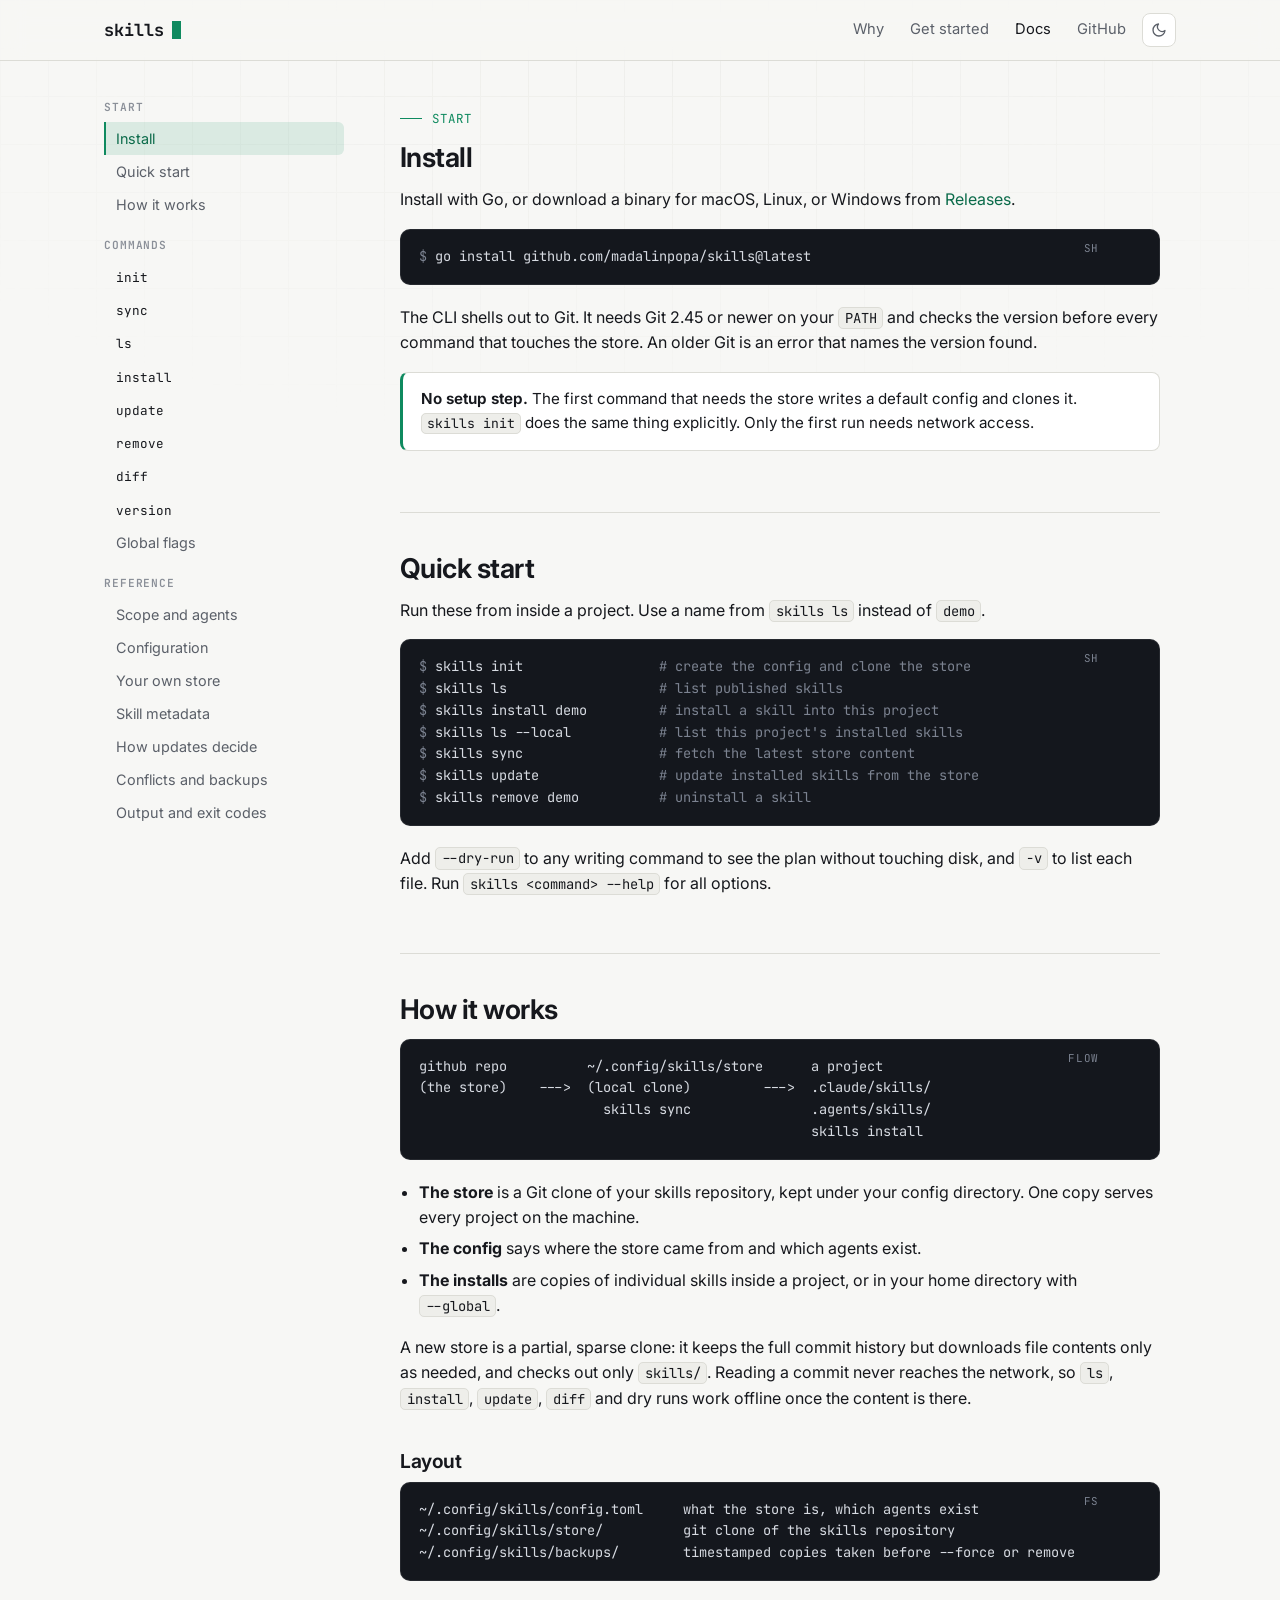
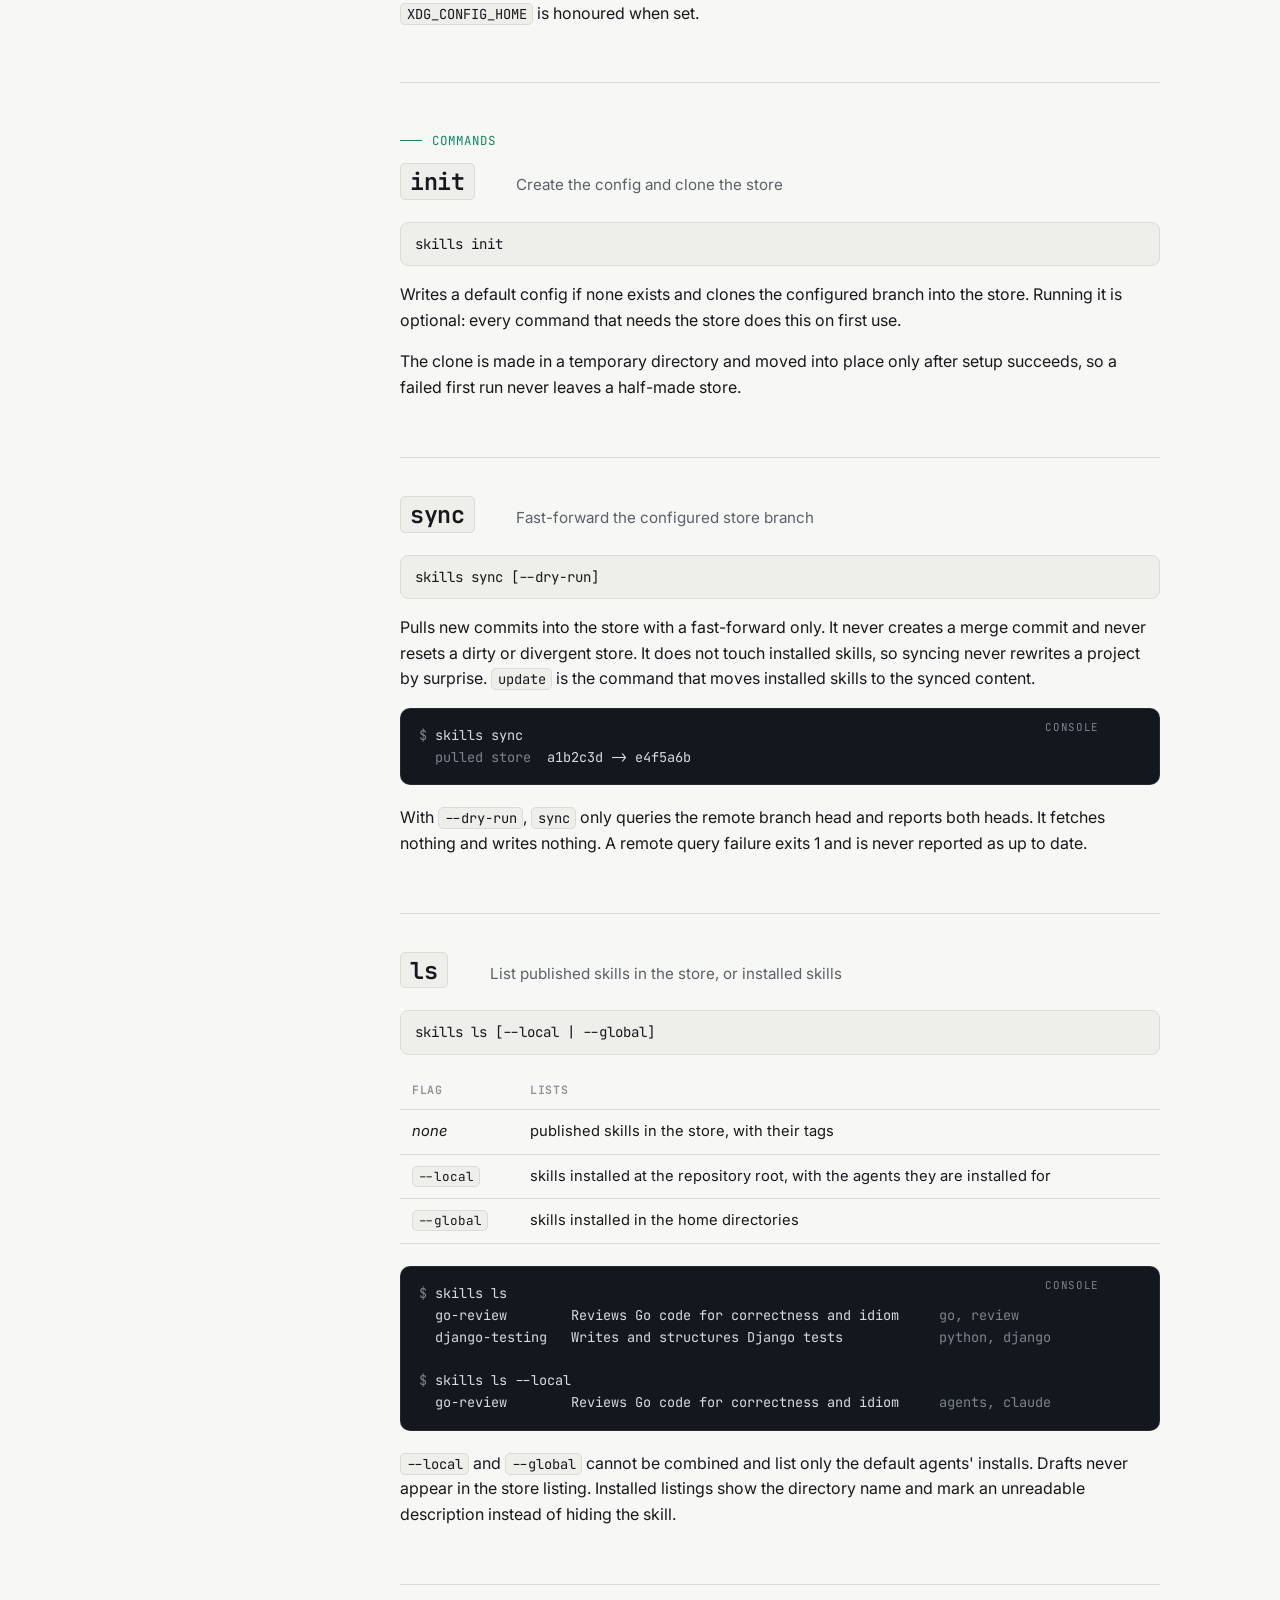
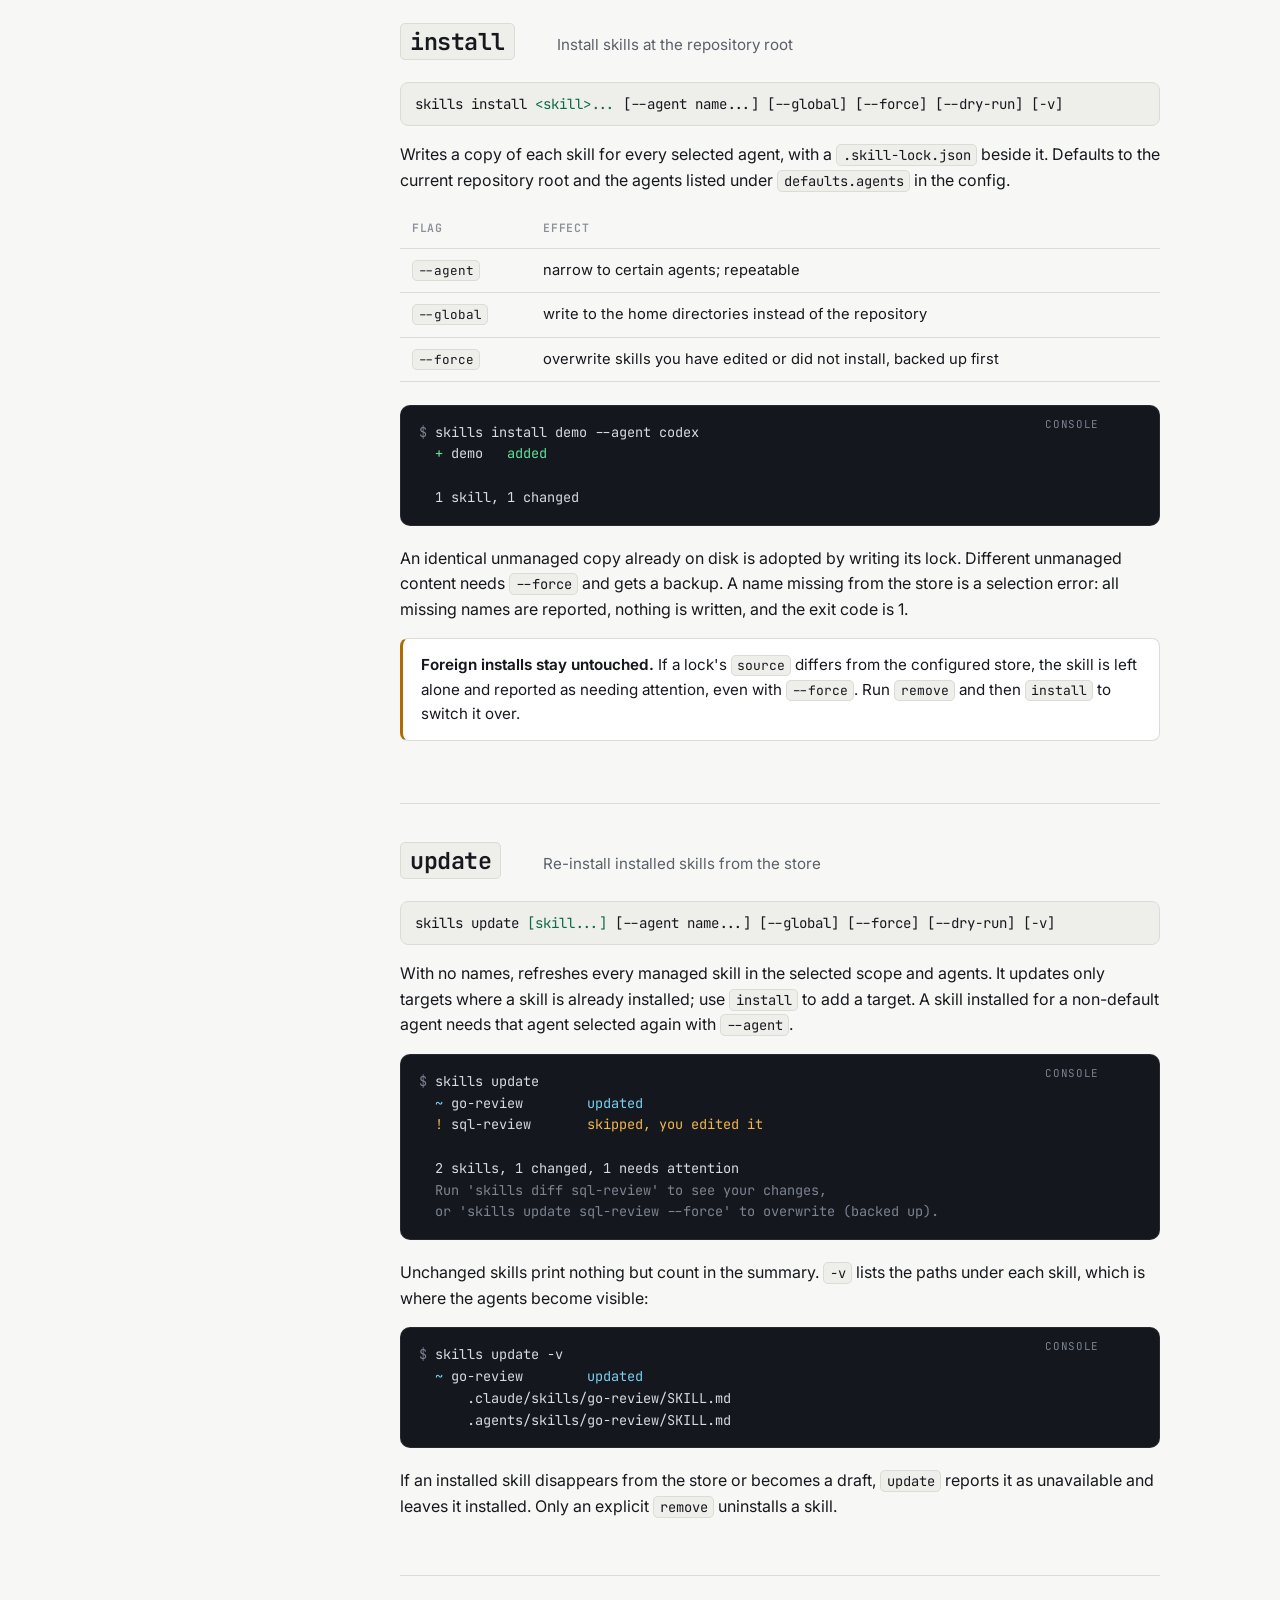
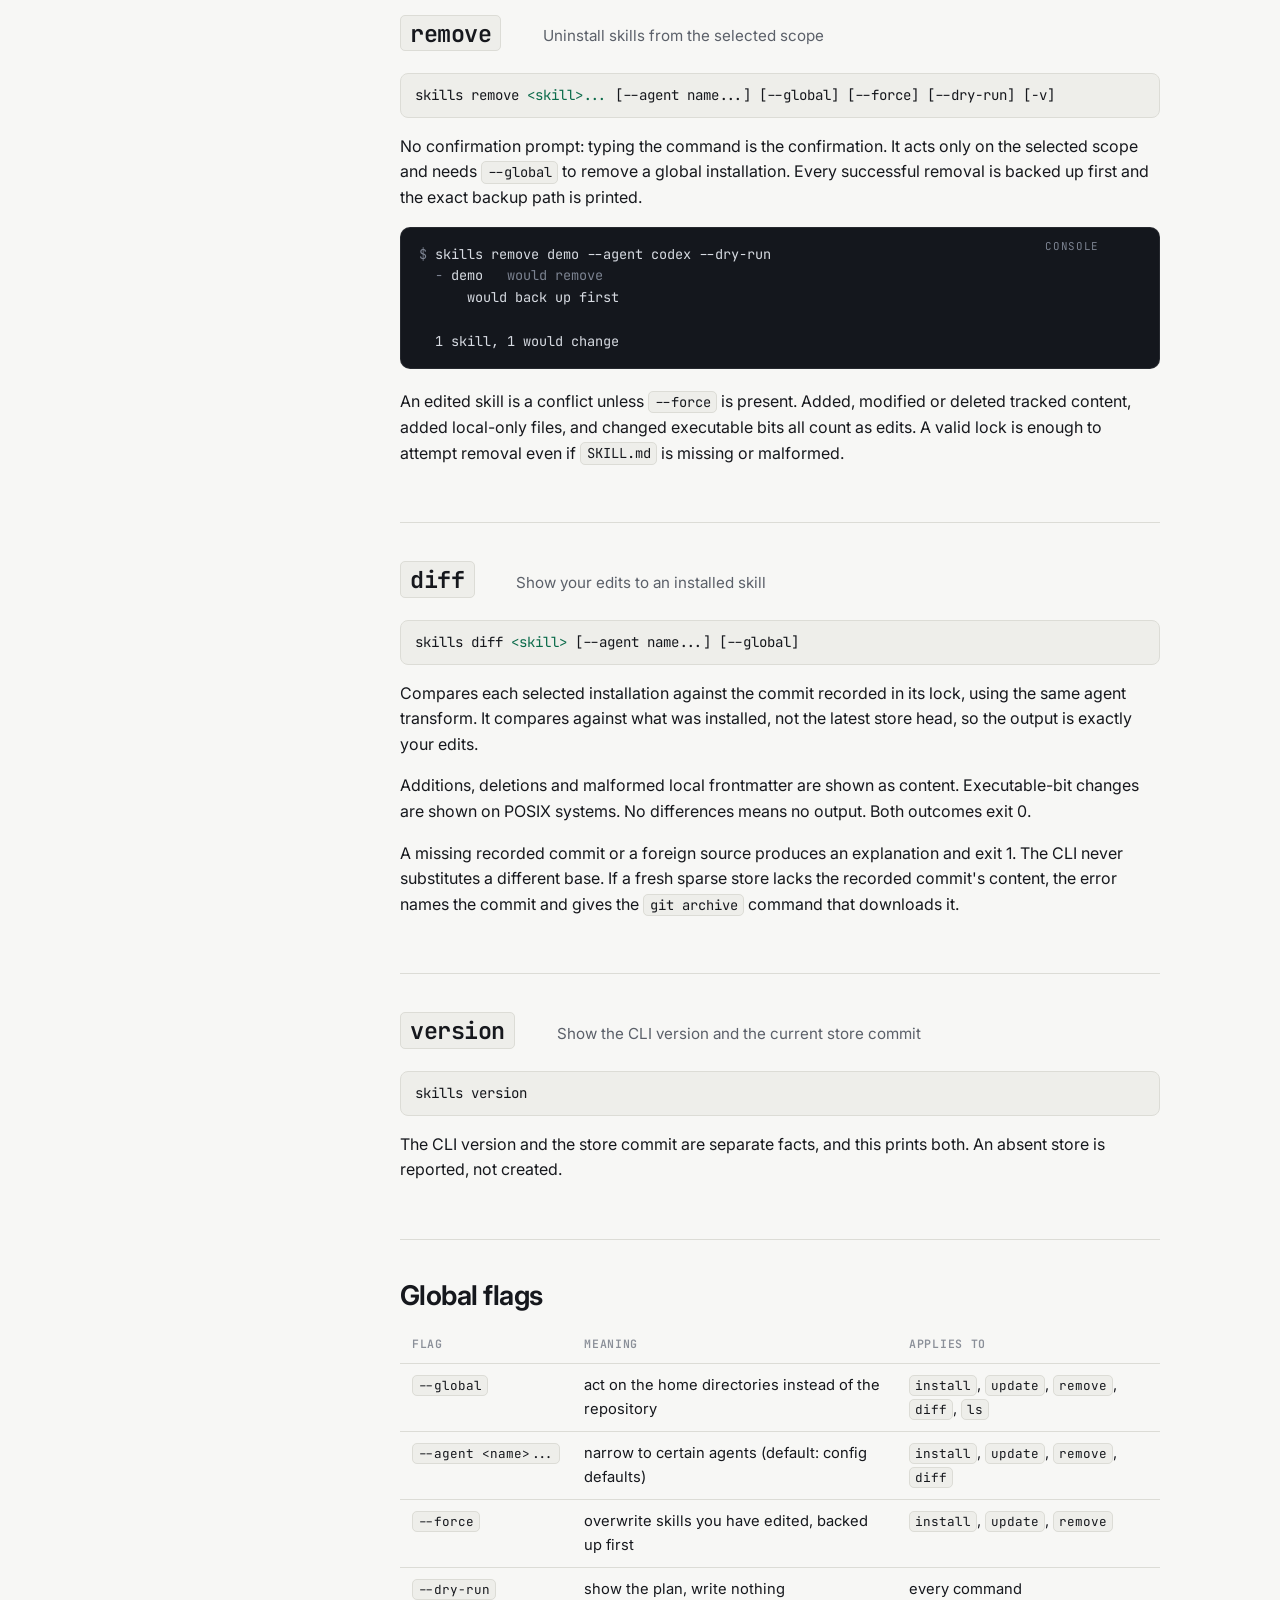
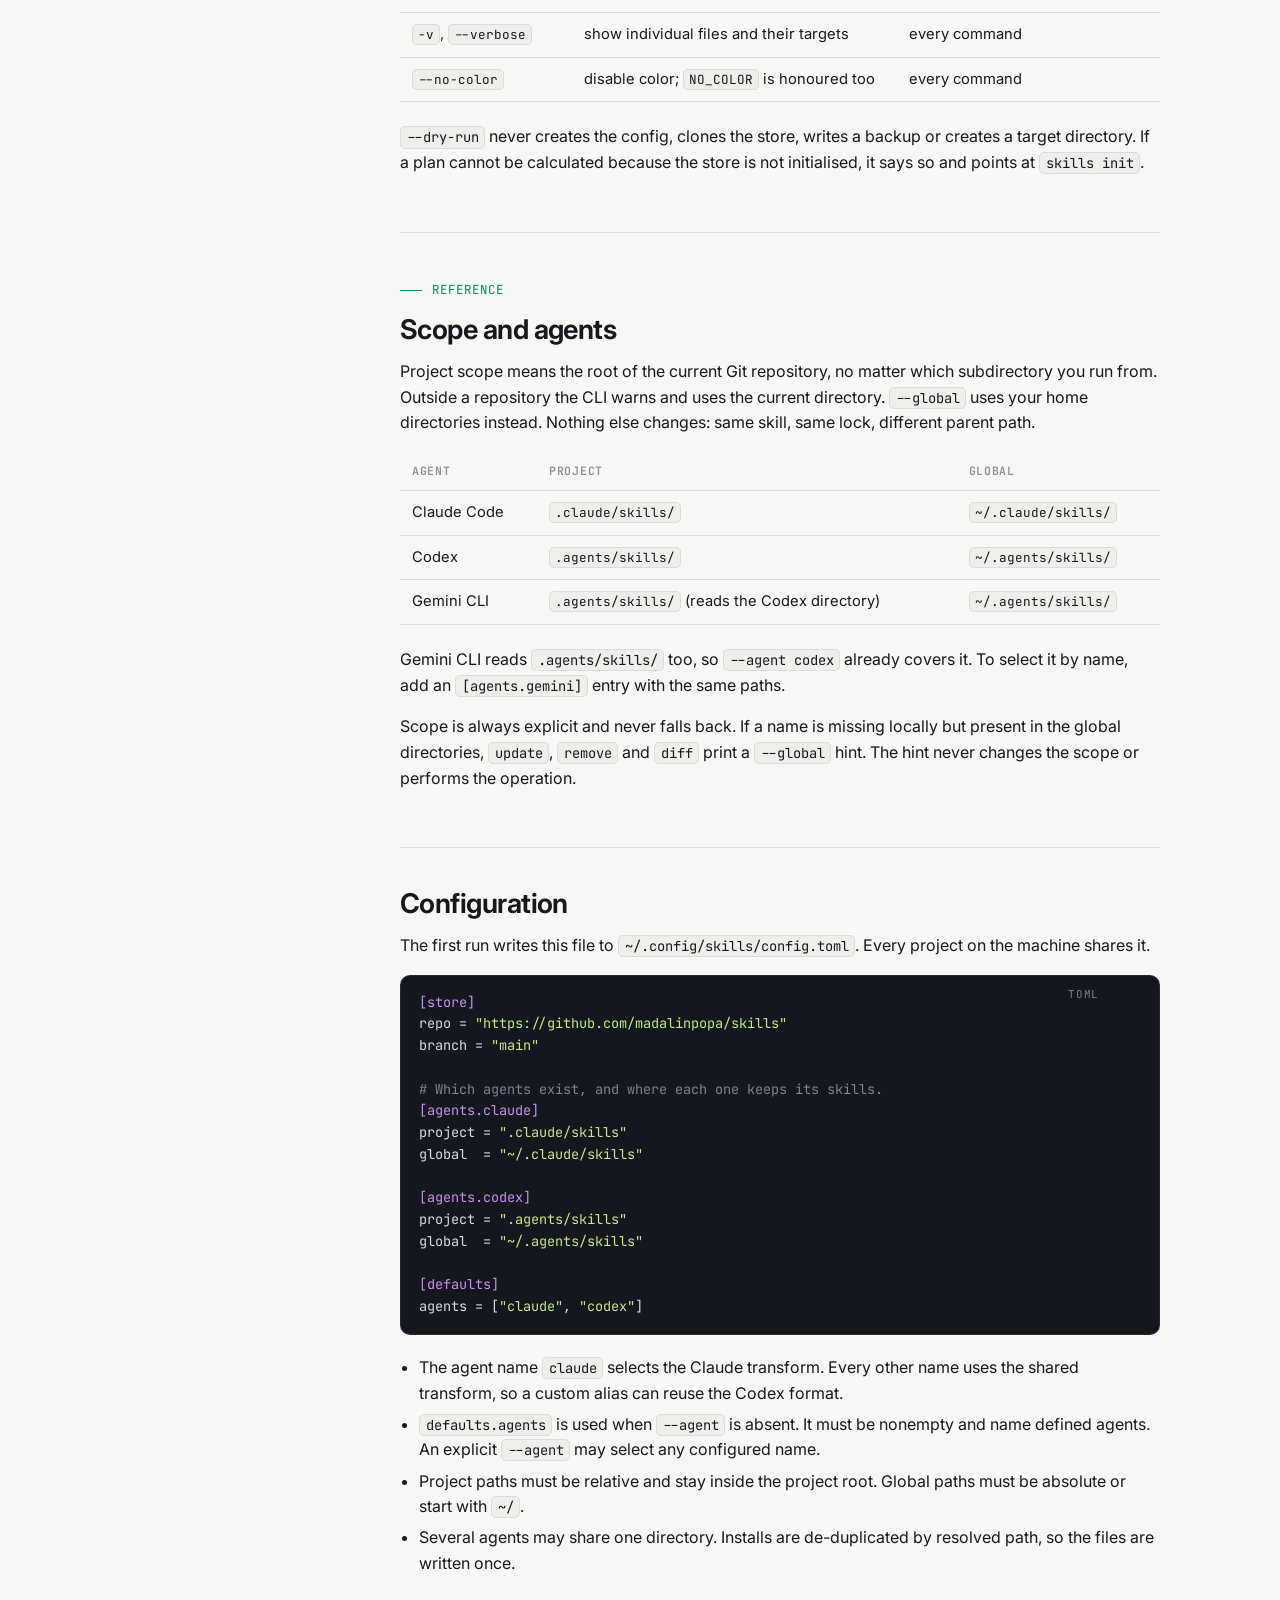
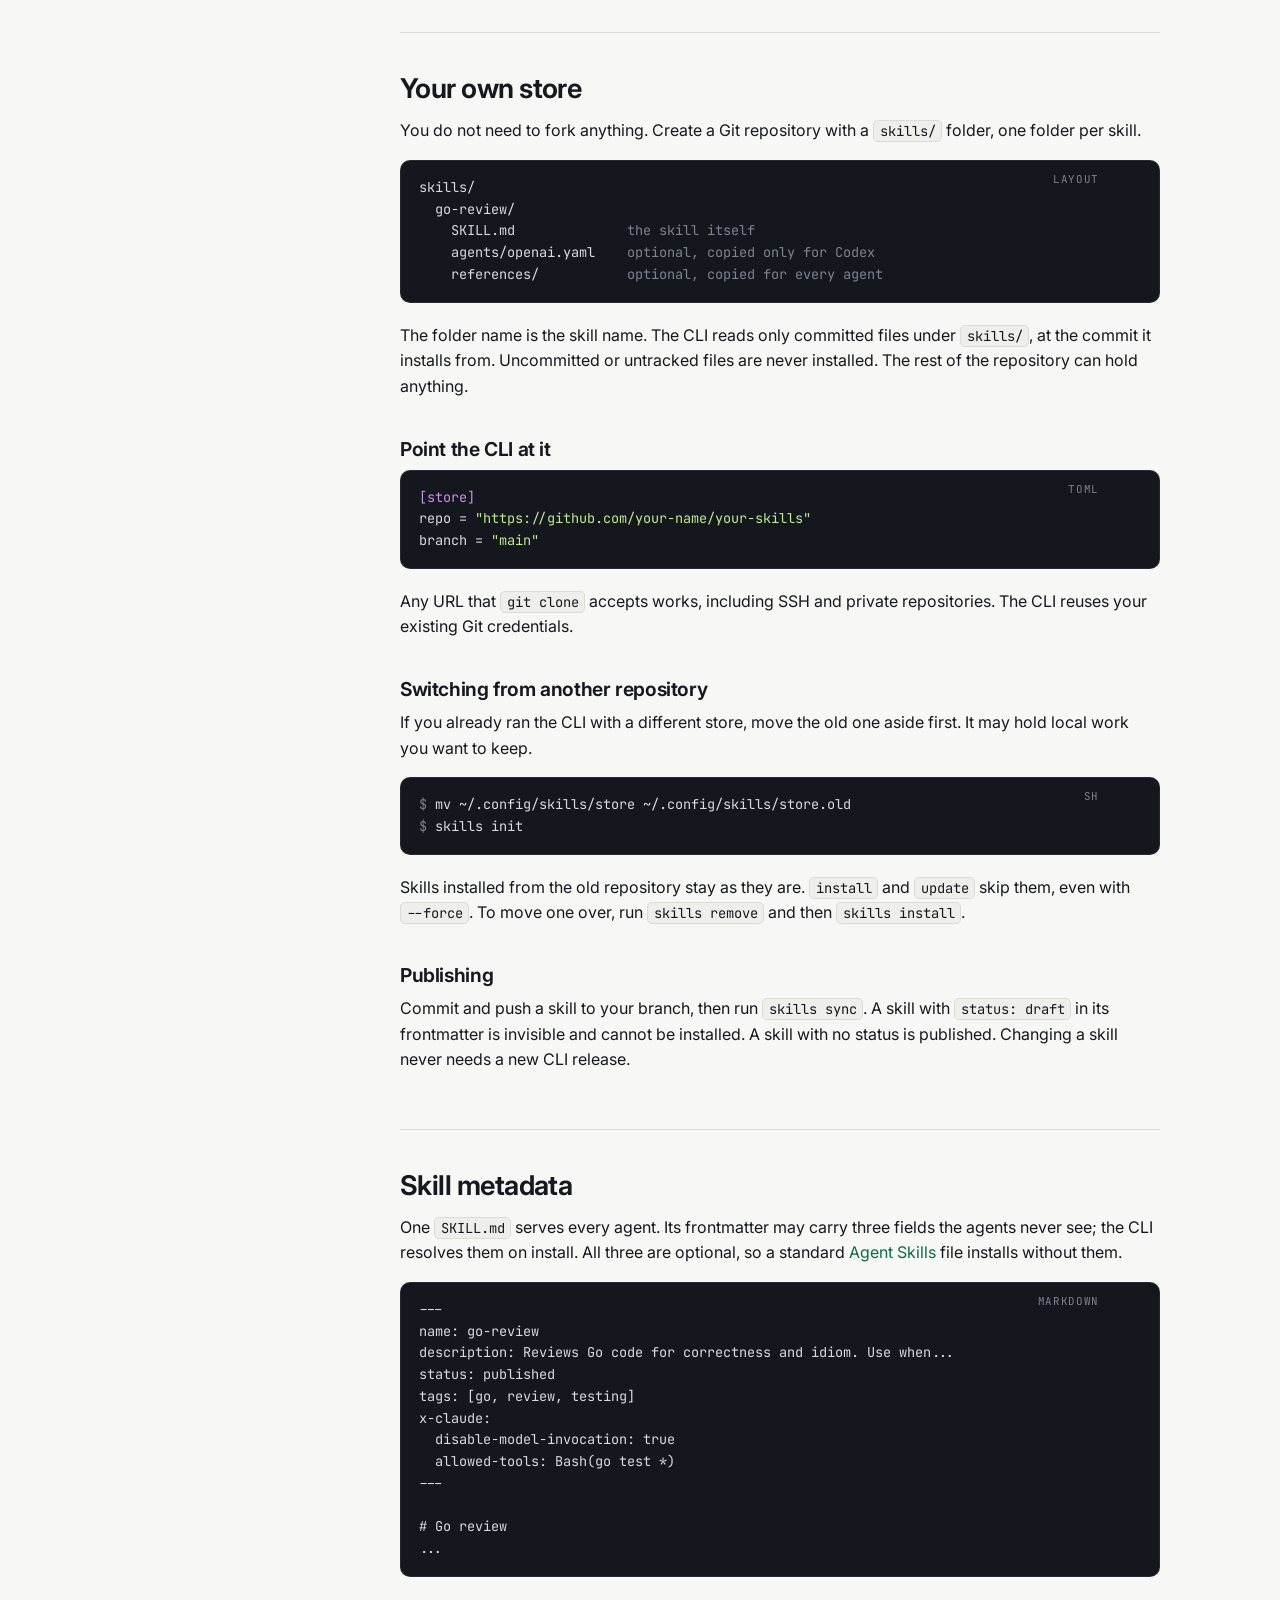
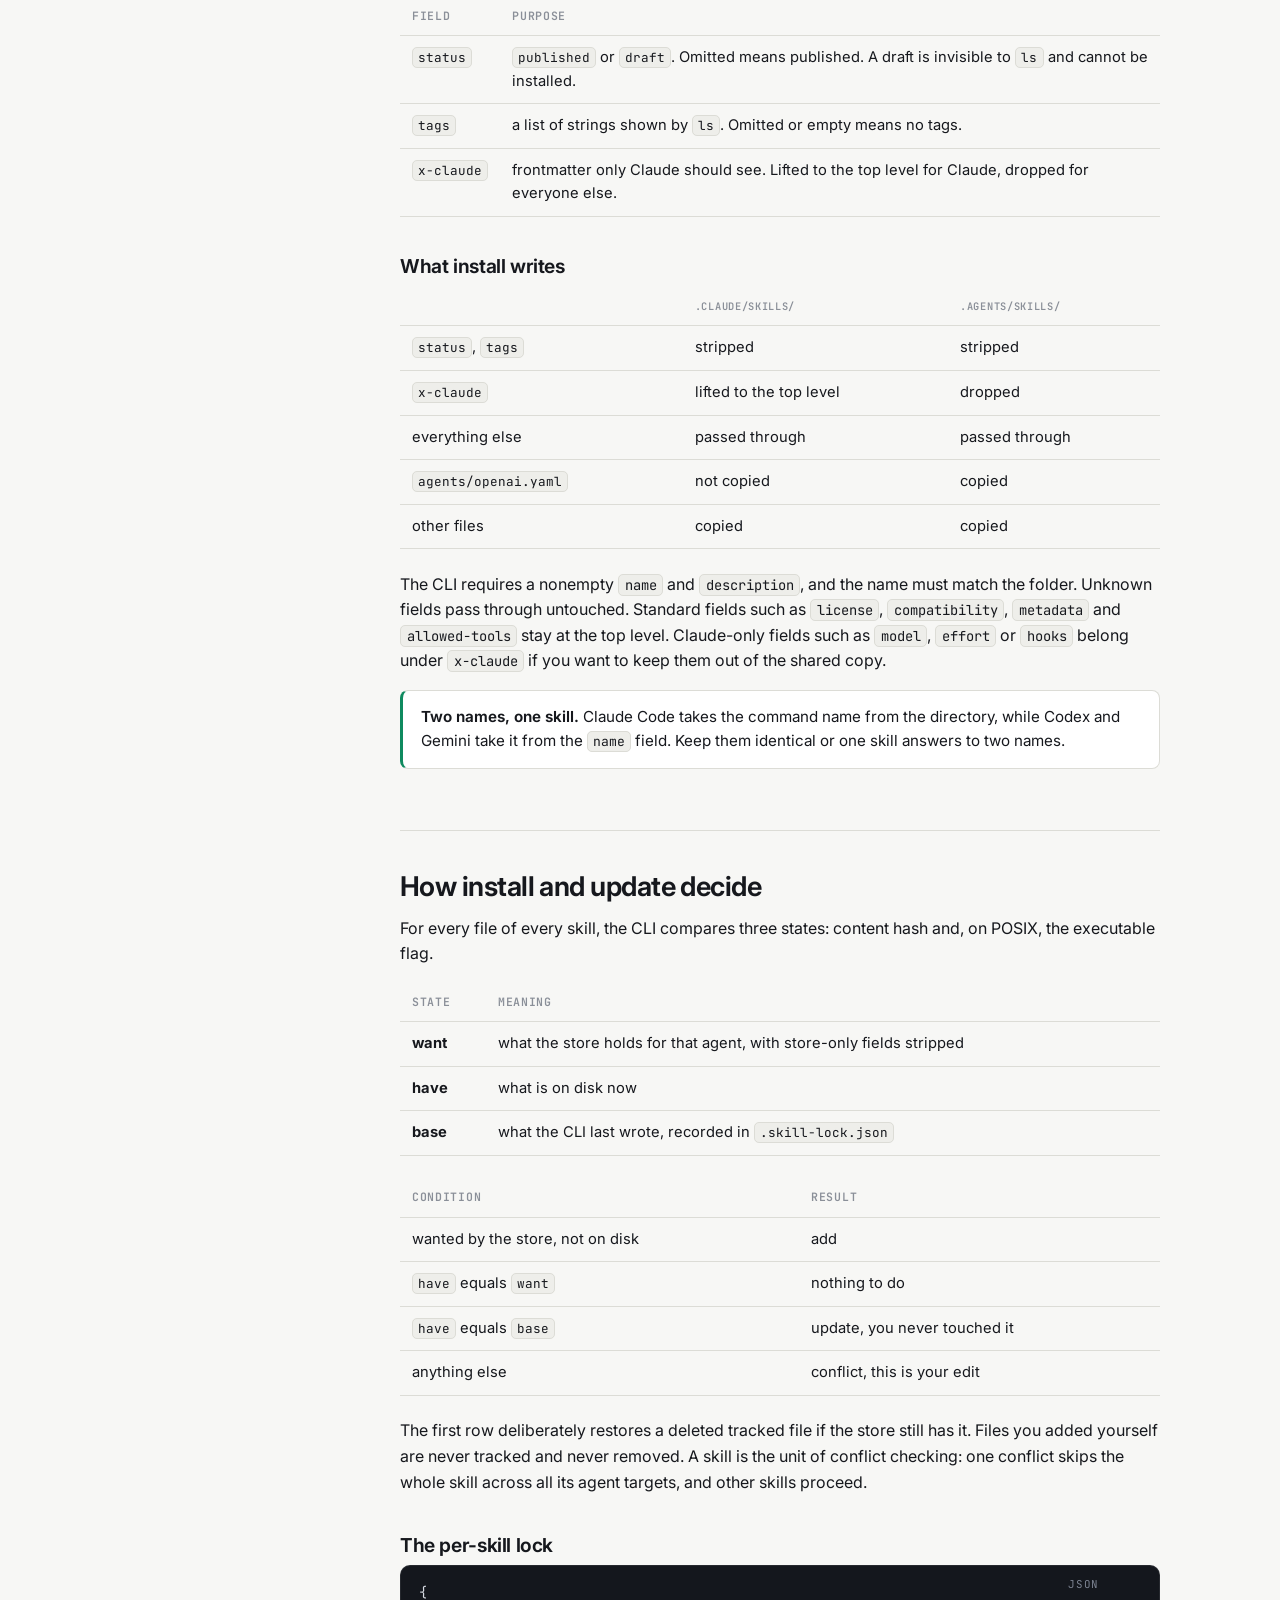
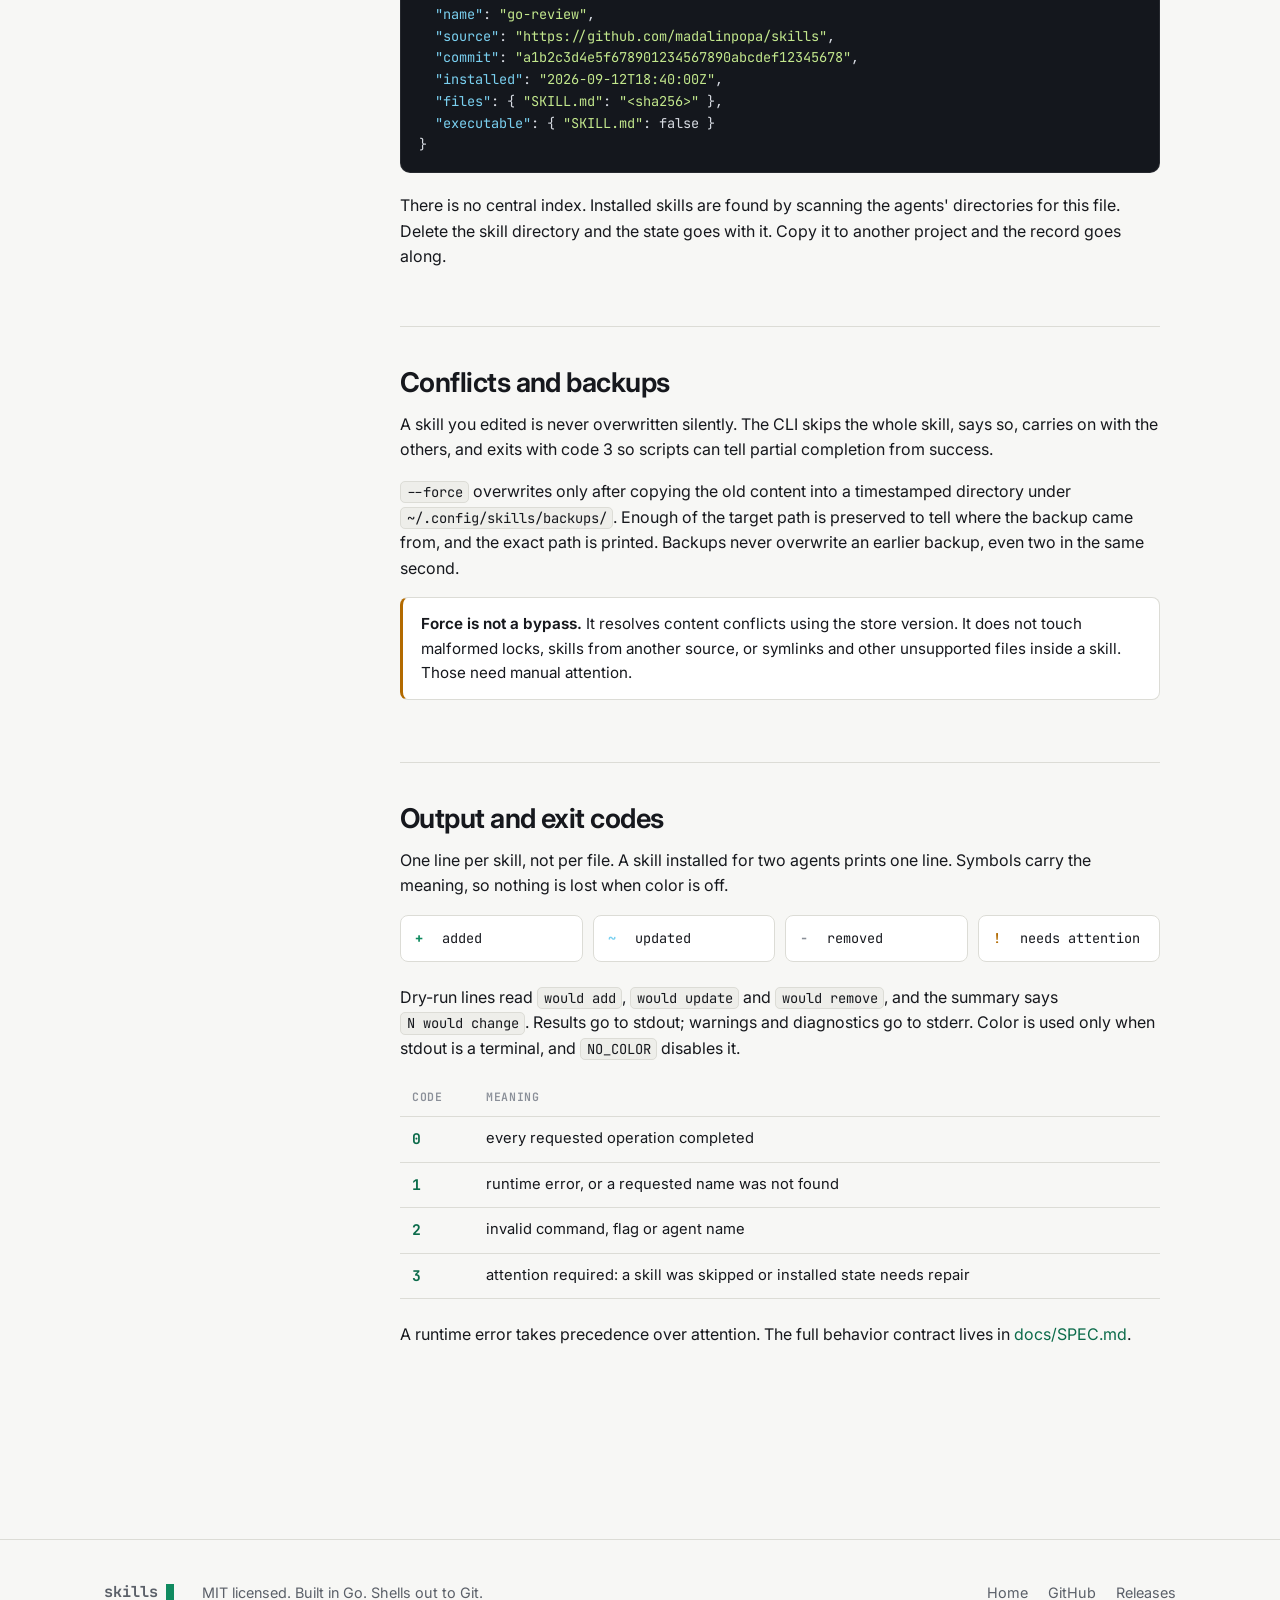
==== site/docs/index.html @ ca28b70a "docs(site): add GitHub Pages website with CLI docs" ====
<!doctype html>
<html lang="en">
<head>
  <meta charset="utf-8">
  <meta name="viewport" content="width=device-width, initial-scale=1">
  <title>Docs · skills CLI</title>
  <meta name="description" content="Every command, flag, and file the skills CLI uses: install, update, diff, remove, sync, configuration, skill metadata, and exit codes.">
  <link rel="icon" href="../assets/favicon.svg" type="image/svg+xml">
  <link rel="preconnect" href="https://fonts.googleapis.com">
  <link rel="preconnect" href="https://fonts.gstatic.com" crossorigin>
  <link href="https://fonts.googleapis.com/css2?family=Inter:wght@400;500;600;700&family=JetBrains+Mono:wght@400;600;700&display=swap" rel="stylesheet">
  <link rel="stylesheet" href="../assets/site.css">
  <script>
    try {
      var t = localStorage.getItem("theme");
      if (t) document.documentElement.setAttribute("data-theme", t);
    } catch (e) {}
  </script>
</head>
<body>

<header class="nav">
  <div class="wrap">
    <a class="brand" href="../">skills<span class="cursor"></span></a>
    <nav class="nav-links" aria-label="Site">
      <a href="../#why" class="hide-sm">Why</a>
      <a href="../#start" class="hide-sm">Get started</a>
      <a href="./" aria-current="page">Docs</a>
      <a href="https://github.com/madalinpopa/skills" rel="noopener">GitHub</a>
      <button class="icon-btn" type="button" data-theme-toggle aria-label="Toggle theme">
        <svg class="sun" viewBox="0 0 24 24" fill="none" stroke="currentColor" stroke-width="2" stroke-linecap="round"><circle cx="12" cy="12" r="4"/><path d="M12 2v2M12 20v2M4.9 4.9l1.4 1.4M17.7 17.7l1.4 1.4M2 12h2M20 12h2M4.9 19.1l1.4-1.4M17.7 6.3l1.4-1.4"/></svg>
        <svg class="moon" viewBox="0 0 24 24" fill="none" stroke="currentColor" stroke-width="2" stroke-linecap="round" stroke-linejoin="round"><path d="M21 12.8A9 9 0 1 1 11.2 3a7 7 0 0 0 9.8 9.8z"/></svg>
      </button>
    </nav>
  </div>
</header>

<div class="wrap docs">

  <button class="btn btn-secondary sidebar-toggle" type="button" data-sidebar-toggle aria-expanded="true">☰ Contents</button>

  <aside class="sidebar" aria-label="Documentation contents">
    <h4>Start</h4>
    <ul>
      <li><a href="#install">Install</a></li>
      <li><a href="#quick-start">Quick start</a></li>
      <li><a href="#how-it-works">How it works</a></li>
    </ul>
    <h4>Commands</h4>
    <ul>
      <li><a href="#cmd-init"><code>init</code></a></li>
      <li><a href="#cmd-sync"><code>sync</code></a></li>
      <li><a href="#cmd-ls"><code>ls</code></a></li>
      <li><a href="#cmd-install"><code>install</code></a></li>
      <li><a href="#cmd-update"><code>update</code></a></li>
      <li><a href="#cmd-remove"><code>remove</code></a></li>
      <li><a href="#cmd-diff"><code>diff</code></a></li>
      <li><a href="#cmd-version"><code>version</code></a></li>
      <li><a href="#flags">Global flags</a></li>
    </ul>
    <h4>Reference</h4>
    <ul>
      <li><a href="#scope">Scope and agents</a></li>
      <li><a href="#configuration">Configuration</a></li>
      <li><a href="#own-store">Your own store</a></li>
      <li><a href="#metadata">Skill metadata</a></li>
      <li><a href="#updates">How updates decide</a></li>
      <li><a href="#conflicts">Conflicts and backups</a></li>
      <li><a href="#output">Output and exit codes</a></li>
    </ul>
  </aside>

  <main class="content">

    <section id="install">
      <div class="kicker">start</div>
      <h2>Install <a class="anchor" href="#install">#</a></h2>
      <p>Install with Go, or download a binary for macOS, Linux, or Windows from
        <a href="https://github.com/madalinpopa/skills/releases" rel="noopener">Releases</a>.</p>
      <div class="code" data-lang="sh"><pre><span class="p">$ </span>go install github.com/madalinpopa/skills@latest</pre></div>
      <p>The CLI shells out to Git. It needs Git 2.45 or newer on your <code>PATH</code> and checks the
        version before every command that touches the store. An older Git is an error that names the version found.</p>
      <div class="callout">
        <p><strong>No setup step.</strong> The first command that needs the store writes a default config and clones it.
          <code>skills init</code> does the same thing explicitly. Only the first run needs network access.</p>
      </div>
    </section>

    <section id="quick-start">
      <h2>Quick start <a class="anchor" href="#quick-start">#</a></h2>
      <p>Run these from inside a project. Use a name from <code>skills ls</code> instead of <code>demo</code>.</p>
      <div class="code" data-lang="sh"><pre><span class="p">$ </span>skills init                 <span class="m"># create the config and clone the store</span>
<span class="p">$ </span>skills ls                   <span class="m"># list published skills</span>
<span class="p">$ </span>skills install demo         <span class="m"># install a skill into this project</span>
<span class="p">$ </span>skills ls --local           <span class="m"># list this project's installed skills</span>
<span class="p">$ </span>skills sync                 <span class="m"># fetch the latest store content</span>
<span class="p">$ </span>skills update               <span class="m"># update installed skills from the store</span>
<span class="p">$ </span>skills remove demo          <span class="m"># uninstall a skill</span></pre></div>
      <p>Add <code>--dry-run</code> to any writing command to see the plan without touching disk, and <code>-v</code>
        to list each file. Run <code>skills &lt;command&gt; --help</code> for all options.</p>
    </section>

    <section id="how-it-works">
      <h2>How it works <a class="anchor" href="#how-it-works">#</a></h2>
      <div class="code" data-lang="flow"><pre>github repo          ~/.config/skills/store      a project
(the store)    ---&gt;  (local clone)         ---&gt;  .claude/skills/
                       skills sync               .agents/skills/
                                                 skills install</pre></div>
      <ul>
        <li><strong>The store</strong> is a Git clone of your skills repository, kept under your config directory. One copy serves every project on the machine.</li>
        <li><strong>The config</strong> says where the store came from and which agents exist.</li>
        <li><strong>The installs</strong> are copies of individual skills inside a project, or in your home directory with <code>--global</code>.</li>
      </ul>
      <p>A new store is a partial, sparse clone: it keeps the full commit history but downloads file contents only as needed,
        and checks out only <code>skills/</code>. Reading a commit never reaches the network, so <code>ls</code>,
        <code>install</code>, <code>update</code>, <code>diff</code> and dry runs work offline once the content is there.</p>
      <h3>Layout</h3>
      <div class="code" data-lang="fs"><pre>~/.config/skills/config.toml     what the store is, which agents exist
~/.config/skills/store/          git clone of the skills repository
~/.config/skills/backups/        timestamped copies taken before --force or remove</pre></div>
      <p><code>XDG_CONFIG_HOME</code> is honoured when set.</p>
    </section>

    <section id="cmd-init">
      <div class="kicker">commands</div>
      <div class="cmd-head"><h2><code>init</code> <a class="anchor" href="#cmd-init">#</a></h2><span class="summary">Create the config and clone the store</span></div>
      <div class="usage">skills init</div>
      <p>Writes a default config if none exists and clones the configured branch into the store.
        Running it is optional: every command that needs the store does this on first use.</p>
      <p>The clone is made in a temporary directory and moved into place only after setup succeeds,
        so a failed first run never leaves a half-made store.</p>
    </section>

    <section id="cmd-sync">
      <div class="cmd-head"><h2><code>sync</code> <a class="anchor" href="#cmd-sync">#</a></h2><span class="summary">Fast-forward the configured store branch</span></div>
      <div class="usage">skills sync [--dry-run]</div>
      <p>Pulls new commits into the store with a fast-forward only. It never creates a merge commit and never resets a
        dirty or divergent store. It does not touch installed skills, so syncing never rewrites a project by surprise.
        <code>update</code> is the command that moves installed skills to the synced content.</p>
      <div class="code" data-lang="console"><pre><span class="p">$ </span>skills sync
  <span class="m">pulled store</span>  a1b2c3d -&gt; e4f5a6b</pre></div>
      <p>With <code>--dry-run</code>, <code>sync</code> only queries the remote branch head and reports both heads.
        It fetches nothing and writes nothing. A remote query failure exits 1 and is never reported as up to date.</p>
    </section>

    <section id="cmd-ls">
      <div class="cmd-head"><h2><code>ls</code> <a class="anchor" href="#cmd-ls">#</a></h2><span class="summary">List published skills in the store, or installed skills</span></div>
      <div class="usage">skills ls [--local | --global]</div>
      <div class="table-wrap"><table>
        <thead><tr><th>flag</th><th>lists</th></tr></thead>
        <tbody>
          <tr><td><em>none</em></td><td>published skills in the store, with their tags</td></tr>
          <tr><td><code>--local</code></td><td>skills installed at the repository root, with the agents they are installed for</td></tr>
          <tr><td><code>--global</code></td><td>skills installed in the home directories</td></tr>
        </tbody>
      </table></div>
      <div class="code" data-lang="console"><pre><span class="p">$ </span>skills ls
  go-review        Reviews Go code for correctness and idiom     <span class="m">go, review</span>
  django-testing   Writes and structures Django tests            <span class="m">python, django</span>

<span class="p">$ </span>skills ls --local
  go-review        Reviews Go code for correctness and idiom     <span class="m">agents, claude</span></pre></div>
      <p><code>--local</code> and <code>--global</code> cannot be combined and list only the default agents' installs.
        Drafts never appear in the store listing. Installed listings show the directory name and mark an unreadable
        description instead of hiding the skill.</p>
    </section>

    <section id="cmd-install">
      <div class="cmd-head"><h2><code>install</code> <a class="anchor" href="#cmd-install">#</a></h2><span class="summary">Install skills at the repository root</span></div>
      <div class="usage">skills install <span class="arg">&lt;skill&gt;...</span> [--agent name...] [--global] [--force] [--dry-run] [-v]</div>
      <p>Writes a copy of each skill for every selected agent, with a <code>.skill-lock.json</code> beside it.
        Defaults to the current repository root and the agents listed under <code>defaults.agents</code> in the config.</p>
      <div class="table-wrap"><table>
        <thead><tr><th>flag</th><th>effect</th></tr></thead>
        <tbody>
          <tr><td><code>--agent</code></td><td>narrow to certain agents; repeatable</td></tr>
          <tr><td><code>--global</code></td><td>write to the home directories instead of the repository</td></tr>
          <tr><td><code>--force</code></td><td>overwrite skills you have edited or did not install, backed up first</td></tr>
        </tbody>
      </table></div>
      <div class="code" data-lang="console"><pre><span class="p">$ </span>skills install demo --agent codex
  <span class="g">+</span> demo   <span class="g">added</span>

  1 skill, 1 changed</pre></div>
      <p>An identical unmanaged copy already on disk is adopted by writing its lock. Different unmanaged content needs
        <code>--force</code> and gets a backup. A name missing from the store is a selection error: all missing names are
        reported, nothing is written, and the exit code is 1.</p>
      <div class="callout warn">
        <p><strong>Foreign installs stay untouched.</strong> If a lock's <code>source</code> differs from the configured store,
          the skill is left alone and reported as needing attention, even with <code>--force</code>. Run <code>remove</code>
          and then <code>install</code> to switch it over.</p>
      </div>
    </section>

    <section id="cmd-update">
      <div class="cmd-head"><h2><code>update</code> <a class="anchor" href="#cmd-update">#</a></h2><span class="summary">Re-install installed skills from the store</span></div>
      <div class="usage">skills update <span class="arg">[skill...]</span> [--agent name...] [--global] [--force] [--dry-run] [-v]</div>
      <p>With no names, refreshes every managed skill in the selected scope and agents. It updates only targets where a
        skill is already installed; use <code>install</code> to add a target. A skill installed for a non-default agent
        needs that agent selected again with <code>--agent</code>.</p>
      <div class="code" data-lang="console"><pre><span class="p">$ </span>skills update
  <span class="cy">~</span> go-review        <span class="cy">updated</span>
  <span class="a">!</span> sql-review       <span class="a">skipped, you edited it</span>

  2 skills, 1 changed, 1 needs attention
  <span class="m">Run 'skills diff sql-review' to see your changes,</span>
  <span class="m">or 'skills update sql-review --force' to overwrite (backed up).</span></pre></div>
      <p>Unchanged skills print nothing but count in the summary. <code>-v</code> lists the paths under each skill,
        which is where the agents become visible:</p>
      <div class="code" data-lang="console"><pre><span class="p">$ </span>skills update -v
  <span class="cy">~</span> go-review        <span class="cy">updated</span>
      .claude/skills/go-review/SKILL.md
      .agents/skills/go-review/SKILL.md</pre></div>
      <p>If an installed skill disappears from the store or becomes a draft, <code>update</code> reports it as unavailable
        and leaves it installed. Only an explicit <code>remove</code> uninstalls a skill.</p>
    </section>

    <section id="cmd-remove">
      <div class="cmd-head"><h2><code>remove</code> <a class="anchor" href="#cmd-remove">#</a></h2><span class="summary">Uninstall skills from the selected scope</span></div>
      <div class="usage">skills remove <span class="arg">&lt;skill&gt;...</span> [--agent name...] [--global] [--force] [--dry-run] [-v]</div>
      <p>No confirmation prompt: typing the command is the confirmation. It acts only on the selected scope and needs
        <code>--global</code> to remove a global installation. Every successful removal is backed up first and the exact
        backup path is printed.</p>
      <div class="code" data-lang="console"><pre><span class="p">$ </span>skills remove demo --agent codex --dry-run
  <span class="m">-</span> demo   <span class="m">would remove</span>
      would back up first

  1 skill, 1 would change</pre></div>
      <p>An edited skill is a conflict unless <code>--force</code> is present. Added, modified or deleted tracked content,
        added local-only files, and changed executable bits all count as edits. A valid lock is enough to attempt removal
        even if <code>SKILL.md</code> is missing or malformed.</p>
    </section>

    <section id="cmd-diff">
      <div class="cmd-head"><h2><code>diff</code> <a class="anchor" href="#cmd-diff">#</a></h2><span class="summary">Show your edits to an installed skill</span></div>
      <div class="usage">skills diff <span class="arg">&lt;skill&gt;</span> [--agent name...] [--global]</div>
      <p>Compares each selected installation against the commit recorded in its lock, using the same agent transform.
        It compares against what was installed, not the latest store head, so the output is exactly your edits.</p>
      <p>Additions, deletions and malformed local frontmatter are shown as content. Executable-bit changes are shown
        on POSIX systems. No differences means no output. Both outcomes exit 0.</p>
      <p>A missing recorded commit or a foreign source produces an explanation and exit 1. The CLI never substitutes a
        different base. If a fresh sparse store lacks the recorded commit's content, the error names the commit and gives
        the <code>git archive</code> command that downloads it.</p>
    </section>

    <section id="cmd-version">
      <div class="cmd-head"><h2><code>version</code> <a class="anchor" href="#cmd-version">#</a></h2><span class="summary">Show the CLI version and the current store commit</span></div>
      <div class="usage">skills version</div>
      <p>The CLI version and the store commit are separate facts, and this prints both. An absent store is reported,
        not created.</p>
    </section>

    <section id="flags">
      <h2>Global flags <a class="anchor" href="#flags">#</a></h2>
      <div class="table-wrap"><table>
        <thead><tr><th>flag</th><th>meaning</th><th>applies to</th></tr></thead>
        <tbody>
          <tr><td><code>--global</code></td><td>act on the home directories instead of the repository</td><td><code>install</code>, <code>update</code>, <code>remove</code>, <code>diff</code>, <code>ls</code></td></tr>
          <tr><td><code>--agent &lt;name&gt;...</code></td><td>narrow to certain agents (default: config defaults)</td><td><code>install</code>, <code>update</code>, <code>remove</code>, <code>diff</code></td></tr>
          <tr><td><code>--force</code></td><td>overwrite skills you have edited, backed up first</td><td><code>install</code>, <code>update</code>, <code>remove</code></td></tr>
          <tr><td><code>--dry-run</code></td><td>show the plan, write nothing</td><td>every command</td></tr>
          <tr><td><code>-v</code>, <code>--verbose</code></td><td>show individual files and their targets</td><td>every command</td></tr>
          <tr><td><code>--no-color</code></td><td>disable color; <code>NO_COLOR</code> is honoured too</td><td>every command</td></tr>
        </tbody>
      </table></div>
      <p><code>--dry-run</code> never creates the config, clones the store, writes a backup or creates a target directory.
        If a plan cannot be calculated because the store is not initialised, it says so and points at <code>skills init</code>.</p>
    </section>

    <section id="scope">
      <div class="kicker">reference</div>
      <h2>Scope and agents <a class="anchor" href="#scope">#</a></h2>
      <p>Project scope means the root of the current Git repository, no matter which subdirectory you run from.
        Outside a repository the CLI warns and uses the current directory. <code>--global</code> uses your home
        directories instead. Nothing else changes: same skill, same lock, different parent path.</p>
      <div class="table-wrap"><table>
        <thead><tr><th>agent</th><th>project</th><th>global</th></tr></thead>
        <tbody>
          <tr><td>Claude Code</td><td><code>.claude/skills/</code></td><td><code>~/.claude/skills/</code></td></tr>
          <tr><td>Codex</td><td><code>.agents/skills/</code></td><td><code>~/.agents/skills/</code></td></tr>
          <tr><td>Gemini CLI</td><td><code>.agents/skills/</code> (reads the Codex directory)</td><td><code>~/.agents/skills/</code></td></tr>
        </tbody>
      </table></div>
      <p>Gemini CLI reads <code>.agents/skills/</code> too, so <code>--agent codex</code> already covers it. To select it by
        name, add an <code>[agents.gemini]</code> entry with the same paths.</p>
      <p>Scope is always explicit and never falls back. If a name is missing locally but present in the global
        directories, <code>update</code>, <code>remove</code> and <code>diff</code> print a <code>--global</code> hint.
        The hint never changes the scope or performs the operation.</p>
    </section>

    <section id="configuration">
      <h2>Configuration <a class="anchor" href="#configuration">#</a></h2>
      <p>The first run writes this file to <code>~/.config/skills/config.toml</code>. Every project on the machine shares it.</p>
      <div class="code" data-lang="toml"><pre><span class="k">[store]</span>
repo = <span class="s">"https://github.com/madalinpopa/skills"</span>
branch = <span class="s">"main"</span>

<span class="m"># Which agents exist, and where each one keeps its skills.</span>
<span class="k">[agents.claude]</span>
project = <span class="s">".claude/skills"</span>
global  = <span class="s">"~/.claude/skills"</span>

<span class="k">[agents.codex]</span>
project = <span class="s">".agents/skills"</span>
global  = <span class="s">"~/.agents/skills"</span>

<span class="k">[defaults]</span>
agents = [<span class="s">"claude"</span>, <span class="s">"codex"</span>]</pre></div>
      <ul>
        <li>The agent name <code>claude</code> selects the Claude transform. Every other name uses the shared transform, so a custom alias can reuse the Codex format.</li>
        <li><code>defaults.agents</code> is used when <code>--agent</code> is absent. It must be nonempty and name defined agents. An explicit <code>--agent</code> may select any configured name.</li>
        <li>Project paths must be relative and stay inside the project root. Global paths must be absolute or start with <code>~/</code>.</li>
        <li>Several agents may share one directory. Installs are de-duplicated by resolved path, so the files are written once.</li>
      </ul>
    </section>

    <section id="own-store">
      <h2>Your own store <a class="anchor" href="#own-store">#</a></h2>
      <p>You do not need to fork anything. Create a Git repository with a <code>skills/</code> folder, one folder per skill.</p>
      <div class="code" data-lang="layout"><pre>skills/
  go-review/
    SKILL.md              <span class="m">the skill itself</span>
    agents/openai.yaml    <span class="m">optional, copied only for Codex</span>
    references/           <span class="m">optional, copied for every agent</span></pre></div>
      <p>The folder name is the skill name. The CLI reads only committed files under <code>skills/</code>, at the commit
        it installs from. Uncommitted or untracked files are never installed. The rest of the repository can hold anything.</p>
      <h3>Point the CLI at it</h3>
      <div class="code" data-lang="toml"><pre><span class="k">[store]</span>
repo = <span class="s">"https://github.com/your-name/your-skills"</span>
branch = <span class="s">"main"</span></pre></div>
      <p>Any URL that <code>git clone</code> accepts works, including SSH and private repositories. The CLI reuses your
        existing Git credentials.</p>
      <h3>Switching from another repository</h3>
      <p>If you already ran the CLI with a different store, move the old one aside first. It may hold local work you want to keep.</p>
      <div class="code" data-lang="sh"><pre><span class="p">$ </span>mv ~/.config/skills/store ~/.config/skills/store.old
<span class="p">$ </span>skills init</pre></div>
      <p>Skills installed from the old repository stay as they are. <code>install</code> and <code>update</code> skip them,
        even with <code>--force</code>. To move one over, run <code>skills remove</code> and then <code>skills install</code>.</p>
      <h3>Publishing</h3>
      <p>Commit and push a skill to your branch, then run <code>skills sync</code>. A skill with <code>status: draft</code>
        in its frontmatter is invisible and cannot be installed. A skill with no status is published.
        Changing a skill never needs a new CLI release.</p>
    </section>

    <section id="metadata">
      <h2>Skill metadata <a class="anchor" href="#metadata">#</a></h2>
      <p>One <code>SKILL.md</code> serves every agent. Its frontmatter may carry three fields the agents never see;
        the CLI resolves them on install. All three are optional, so a standard
        <a href="https://agentskills.io/specification" rel="noopener">Agent Skills</a> file installs without them.</p>
      <div class="code" data-lang="markdown"><pre>---
name: go-review
description: Reviews Go code for correctness and idiom. Use when...
status: published
tags: [go, review, testing]
x-claude:
  disable-model-invocation: true
  allowed-tools: Bash(go test *)
---

# Go review
...</pre></div>
      <div class="table-wrap"><table>
        <thead><tr><th>field</th><th>purpose</th></tr></thead>
        <tbody>
          <tr><td><code>status</code></td><td><code>published</code> or <code>draft</code>. Omitted means published. A draft is invisible to <code>ls</code> and cannot be installed.</td></tr>
          <tr><td><code>tags</code></td><td>a list of strings shown by <code>ls</code>. Omitted or empty means no tags.</td></tr>
          <tr><td><code>x-claude</code></td><td>frontmatter only Claude should see. Lifted to the top level for Claude, dropped for everyone else.</td></tr>
        </tbody>
      </table></div>
      <h3>What install writes</h3>
      <div class="table-wrap"><table>
        <thead><tr><th></th><th><code>.claude/skills/</code></th><th><code>.agents/skills/</code></th></tr></thead>
        <tbody>
          <tr><td><code>status</code>, <code>tags</code></td><td>stripped</td><td>stripped</td></tr>
          <tr><td><code>x-claude</code></td><td>lifted to the top level</td><td>dropped</td></tr>
          <tr><td>everything else</td><td>passed through</td><td>passed through</td></tr>
          <tr><td><code>agents/openai.yaml</code></td><td>not copied</td><td>copied</td></tr>
          <tr><td>other files</td><td>copied</td><td>copied</td></tr>
        </tbody>
      </table></div>
      <p>The CLI requires a nonempty <code>name</code> and <code>description</code>, and the name must match the folder.
        Unknown fields pass through untouched. Standard fields such as <code>license</code>, <code>compatibility</code>,
        <code>metadata</code> and <code>allowed-tools</code> stay at the top level. Claude-only fields such as
        <code>model</code>, <code>effort</code> or <code>hooks</code> belong under <code>x-claude</code> if you want to keep
        them out of the shared copy.</p>
      <div class="callout">
        <p><strong>Two names, one skill.</strong> Claude Code takes the command name from the directory, while Codex and
          Gemini take it from the <code>name</code> field. Keep them identical or one skill answers to two names.</p>
      </div>
    </section>

    <section id="updates">
      <h2>How install and update decide <a class="anchor" href="#updates">#</a></h2>
      <p>For every file of every skill, the CLI compares three states: content hash and, on POSIX, the executable flag.</p>
      <div class="table-wrap"><table>
        <thead><tr><th>state</th><th>meaning</th></tr></thead>
        <tbody>
          <tr><td><strong>want</strong></td><td>what the store holds for that agent, with store-only fields stripped</td></tr>
          <tr><td><strong>have</strong></td><td>what is on disk now</td></tr>
          <tr><td><strong>base</strong></td><td>what the CLI last wrote, recorded in <code>.skill-lock.json</code></td></tr>
        </tbody>
      </table></div>
      <div class="table-wrap"><table>
        <thead><tr><th>condition</th><th>result</th></tr></thead>
        <tbody>
          <tr><td>wanted by the store, not on disk</td><td>add</td></tr>
          <tr><td><code>have</code> equals <code>want</code></td><td>nothing to do</td></tr>
          <tr><td><code>have</code> equals <code>base</code></td><td>update, you never touched it</td></tr>
          <tr><td>anything else</td><td>conflict, this is your edit</td></tr>
        </tbody>
      </table></div>
      <p>The first row deliberately restores a deleted tracked file if the store still has it. Files you added yourself
        are never tracked and never removed. A skill is the unit of conflict checking: one conflict skips the whole skill
        across all its agent targets, and other skills proceed.</p>
      <h3>The per-skill lock</h3>
      <div class="code" data-lang="json"><pre>{
  <span class="cy">"name"</span>: <span class="s">"go-review"</span>,
  <span class="cy">"source"</span>: <span class="s">"https://github.com/madalinpopa/skills"</span>,
  <span class="cy">"commit"</span>: <span class="s">"a1b2c3d4e5f678901234567890abcdef12345678"</span>,
  <span class="cy">"installed"</span>: <span class="s">"2026-09-12T18:40:00Z"</span>,
  <span class="cy">"files"</span>: { <span class="s">"SKILL.md"</span>: <span class="s">"&lt;sha256&gt;"</span> },
  <span class="cy">"executable"</span>: { <span class="s">"SKILL.md"</span>: false }
}</pre></div>
      <p>There is no central index. Installed skills are found by scanning the agents' directories for this file.
        Delete the skill directory and the state goes with it. Copy it to another project and the record goes along.</p>
    </section>

    <section id="conflicts">
      <h2>Conflicts and backups <a class="anchor" href="#conflicts">#</a></h2>
      <p>A skill you edited is never overwritten silently. The CLI skips the whole skill, says so, carries on with the
        others, and exits with code 3 so scripts can tell partial completion from success.</p>
      <p><code>--force</code> overwrites only after copying the old content into a timestamped directory under
        <code>~/.config/skills/backups/</code>. Enough of the target path is preserved to tell where the backup came from,
        and the exact path is printed. Backups never overwrite an earlier backup, even two in the same second.</p>
      <div class="callout warn">
        <p><strong>Force is not a bypass.</strong> It resolves content conflicts using the store version. It does not
          touch malformed locks, skills from another source, or symlinks and other unsupported files inside a skill.
          Those need manual attention.</p>
      </div>
    </section>

    <section id="output">
      <h2>Output and exit codes <a class="anchor" href="#output">#</a></h2>
      <p>One line per skill, not per file. A skill installed for two agents prints one line. Symbols carry the meaning,
        so nothing is lost when color is off.</p>
      <div class="symbols">
        <div class="plus"><b>+</b> added</div>
        <div class="tilde"><b>~</b> updated</div>
        <div class="minus"><b>-</b> removed</div>
        <div class="bang"><b>!</b> needs attention</div>
      </div>
      <p>Dry-run lines read <code>would add</code>, <code>would update</code> and <code>would remove</code>, and the summary
        says <code>N would change</code>. Results go to stdout; warnings and diagnostics go to stderr. Color is used only
        when stdout is a terminal, and <code>NO_COLOR</code> disables it.</p>
      <div class="table-wrap"><table>
        <thead><tr><th>code</th><th>meaning</th></tr></thead>
        <tbody>
          <tr><td><span class="exit-code">0</span></td><td>every requested operation completed</td></tr>
          <tr><td><span class="exit-code">1</span></td><td>runtime error, or a requested name was not found</td></tr>
          <tr><td><span class="exit-code">2</span></td><td>invalid command, flag or agent name</td></tr>
          <tr><td><span class="exit-code">3</span></td><td>attention required: a skill was skipped or installed state needs repair</td></tr>
        </tbody>
      </table></div>
      <p>A runtime error takes precedence over attention. The full behavior contract lives in
        <a href="https://github.com/madalinpopa/skills/blob/main/docs/SPEC.md" rel="noopener">docs/SPEC.md</a>.</p>
    </section>

  </main>
</div>

<footer class="footer">
  <div class="wrap">
    <a class="brand" href="../">skills<span class="cursor"></span></a>
    <span>MIT licensed. Built in Go. Shells out to Git.</span>
    <nav aria-label="Footer">
      <a href="../">Home</a>
      <a href="https://github.com/madalinpopa/skills" rel="noopener">GitHub</a>
      <a href="https://github.com/madalinpopa/skills/releases" rel="noopener">Releases</a>
    </nav>
  </div>
</footer>

<script src="../assets/site.js"></script>
</body>
</html>
---- site/assets/site.css ----
:root {
  --bg: #f7f7f5;
  --bg-elev: #ffffff;
  --bg-sunk: #eeeeea;
  --fg: #16181d;
  --fg-muted: #5b6069;
  --fg-faint: #8a8f98;
  --line: #dcdcd6;
  --line-strong: #c6c6bf;
  --accent: #0f8a5f;
  --accent-ink: #0b6b4a;
  --accent-soft: rgba(15, 138, 95, 0.12);
  --amber: #b26a00;
  --amber-soft: rgba(178, 106, 0, 0.12);
  --red: #c23a3a;
  --term-bg: #14171d;
  --term-fg: #d7dbe2;
  --term-muted: #7c8391;
  --term-green: #5ee39a;
  --term-amber: #f2b64c;
  --term-cyan: #7ad0f0;
  --term-red: #ff7b7b;
  --shadow: 0 1px 2px rgba(0, 0, 0, 0.06), 0 12px 40px rgba(0, 0, 0, 0.08);
  --radius: 10px;
  --sans: "Inter", ui-sans-serif, system-ui, -apple-system, "Segoe UI", Roboto, sans-serif;
  --mono: "JetBrains Mono", ui-monospace, SFMono-Regular, Menlo, Consolas, monospace;
  --max: 1120px;
  color-scheme: light;
}

:root[data-theme="dark"] {
  --bg: #0c0e12;
  --bg-elev: #12151b;
  --bg-sunk: #090b0e;
  --fg: #e6e8ec;
  --fg-muted: #9aa1ac;
  --fg-faint: #656c77;
  --line: #22262e;
  --line-strong: #2f343e;
  --accent: #5ee39a;
  --accent-ink: #8cf0b8;
  --accent-soft: rgba(94, 227, 154, 0.12);
  --amber: #f2b64c;
  --amber-soft: rgba(242, 182, 76, 0.14);
  --red: #ff7b7b;
  --term-bg: #0a0c10;
  --shadow: 0 1px 2px rgba(0, 0, 0, 0.4), 0 16px 48px rgba(0, 0, 0, 0.5);
  color-scheme: dark;
}

@media (prefers-color-scheme: dark) {
  :root:not([data-theme="light"]) {
    --bg: #0c0e12;
    --bg-elev: #12151b;
    --bg-sunk: #090b0e;
    --fg: #e6e8ec;
    --fg-muted: #9aa1ac;
    --fg-faint: #656c77;
    --line: #22262e;
    --line-strong: #2f343e;
    --accent: #5ee39a;
    --accent-ink: #8cf0b8;
    --accent-soft: rgba(94, 227, 154, 0.12);
    --amber: #f2b64c;
    --amber-soft: rgba(242, 182, 76, 0.14);
    --red: #ff7b7b;
    --term-bg: #0a0c10;
    --shadow: 0 1px 2px rgba(0, 0, 0, 0.4), 0 16px 48px rgba(0, 0, 0, 0.5);
    color-scheme: dark;
  }
}

* {
  box-sizing: border-box;
}

html {
  scroll-behavior: smooth;
  scroll-padding-top: 84px;
}

body {
  margin: 0;
  background: var(--bg);
  color: var(--fg);
  font-family: var(--sans);
  font-size: 16px;
  line-height: 1.6;
  -webkit-font-smoothing: antialiased;
  text-rendering: optimizeLegibility;
}

body::before {
  content: "";
  position: fixed;
  inset: 0;
  pointer-events: none;
  z-index: 0;
  background-image:
    linear-gradient(var(--line) 1px, transparent 1px),
    linear-gradient(90deg, var(--line) 1px, transparent 1px);
  background-size: 48px 48px;
  opacity: 0.35;
  mask-image: radial-gradient(ellipse 70% 50% at 50% 0%, #000 0%, transparent 100%);
  -webkit-mask-image: radial-gradient(ellipse 70% 50% at 50% 0%, #000 0%, transparent 100%);
}

a {
  color: var(--accent-ink);
  text-decoration: none;
}

a:hover {
  text-decoration: underline;
  text-underline-offset: 3px;
}

code,
kbd,
pre {
  font-family: var(--mono);
  font-size: 0.9em;
}

p code,
li code,
td code,
h2 code,
h3 code,
dt code {
  background: var(--bg-sunk);
  border: 1px solid var(--line);
  border-radius: 5px;
  padding: 0.08em 0.4em;
  font-size: 0.86em;
  color: var(--fg);
  white-space: nowrap;
}

h1,
h2,
h3,
h4 {
  line-height: 1.15;
  letter-spacing: -0.02em;
  margin: 0 0 0.5em;
  font-weight: 650;
}

h1 {
  font-size: clamp(2.4rem, 6vw, 4.2rem);
  letter-spacing: -0.035em;
}

h2 {
  font-size: clamp(1.6rem, 3vw, 2.2rem);
}

h3 {
  font-size: 1.2rem;
}

p {
  margin: 0 0 1em;
}

.wrap {
  position: relative;
  z-index: 1;
  max-width: var(--max);
  margin: 0 auto;
  padding-inline: 24px;
  min-width: 0;
}

.hero-grid > *,
.manifesto-grid > *,
.split > *,
.flow > *,
.docs > * {
  min-width: 0;
}

.kicker {
  font-family: var(--mono);
  font-size: 0.78rem;
  letter-spacing: 0.08em;
  text-transform: uppercase;
  color: var(--accent);
  margin-bottom: 14px;
  display: inline-flex;
  align-items: center;
  gap: 10px;
}

.kicker::before {
  content: "";
  width: 22px;
  height: 1px;
  background: var(--accent);
}

.lede {
  font-size: 1.15rem;
  color: var(--fg-muted);
  max-width: 60ch;
}

/* Nav */

.nav {
  position: sticky;
  top: 0;
  z-index: 20;
  backdrop-filter: blur(12px);
  -webkit-backdrop-filter: blur(12px);
  background: color-mix(in srgb, var(--bg) 82%, transparent);
  border-bottom: 1px solid var(--line);
}

.nav .wrap {
  display: flex;
  align-items: center;
  gap: 24px;
  height: 60px;
}

.brand {
  font-family: var(--mono);
  font-weight: 700;
  font-size: 1.05rem;
  color: var(--fg);
  display: inline-flex;
  align-items: center;
  gap: 8px;
}

.brand:hover {
  text-decoration: none;
}

.brand .cursor {
  display: inline-block;
  width: 0.55em;
  height: 1.05em;
  background: var(--accent);
  vertical-align: -0.15em;
  animation: blink 1.1s steps(2, start) infinite;
}

@keyframes blink {
  to {
    visibility: hidden;
  }
}

.nav-links {
  margin-left: auto;
  display: flex;
  align-items: center;
  gap: 6px;
}

.nav-links a {
  color: var(--fg-muted);
  font-size: 0.92rem;
  padding: 6px 10px;
  border-radius: 6px;
}

.nav-links a:hover {
  color: var(--fg);
  background: var(--bg-sunk);
  text-decoration: none;
}

.nav-links a[aria-current="page"] {
  color: var(--fg);
}

.icon-btn {
  appearance: none;
  border: 1px solid var(--line);
  background: var(--bg-elev);
  color: var(--fg-muted);
  width: 34px;
  height: 34px;
  border-radius: 8px;
  display: inline-grid;
  place-items: center;
  cursor: pointer;
}

.icon-btn:hover {
  color: var(--fg);
  border-color: var(--line-strong);
}

.icon-btn svg {
  width: 16px;
  height: 16px;
}

:root[data-theme="dark"] .sun,
:root:not([data-theme="light"]) .sun {
  display: block;
}

:root[data-theme="dark"] .moon,
:root:not([data-theme="light"]) .moon {
  display: none;
}

@media (prefers-color-scheme: light) {
  :root:not([data-theme="dark"]) .sun {
    display: none;
  }

  :root:not([data-theme="dark"]) .moon {
    display: block;
  }
}

:root[data-theme="light"] .sun {
  display: none;
}

:root[data-theme="light"] .moon {
  display: block;
}

/* Buttons */

.btn {
  display: inline-flex;
  align-items: center;
  gap: 8px;
  padding: 11px 18px;
  border-radius: 8px;
  font-weight: 600;
  font-size: 0.95rem;
  border: 1px solid transparent;
  cursor: pointer;
  transition: transform 0.12s ease, background 0.12s ease;
}

.btn:hover {
  text-decoration: none;
  transform: translateY(-1px);
}

.btn-primary {
  background: var(--fg);
  color: var(--bg);
}

.btn-secondary {
  background: var(--bg-elev);
  color: var(--fg);
  border-color: var(--line-strong);
}

.btn svg {
  width: 16px;
  height: 16px;
}

/* Terminal */

.term {
  background: var(--term-bg);
  color: var(--term-fg);
  border-radius: 12px;
  border: 1px solid rgba(255, 255, 255, 0.08);
  box-shadow: var(--shadow);
  font-family: var(--mono);
  font-size: 0.86rem;
  line-height: 1.65;
  overflow: hidden;
}

.term-bar {
  display: flex;
  align-items: center;
  gap: 8px;
  padding: 10px 14px;
  border-bottom: 1px solid rgba(255, 255, 255, 0.07);
  color: var(--term-muted);
  font-size: 0.75rem;
}

.term-bar .dots {
  display: inline-flex;
  gap: 6px;
}

.term-bar .dots i {
  width: 11px;
  height: 11px;
  border-radius: 50%;
  background: #3a3f4a;
}

.term-bar .title {
  margin-left: auto;
  margin-right: auto;
}

.term-body {
  padding: 16px 18px 18px;
  margin: 0;
  overflow-x: auto;
  white-space: pre;
  min-height: 15.5em;
}

.term .p {
  color: var(--term-muted);
}

.term .c {
  color: var(--term-fg);
  font-weight: 600;
}

.term .g {
  color: var(--term-green);
}

.term .a {
  color: var(--term-amber);
}

.term .cy {
  color: var(--term-cyan);
}

.term .r {
  color: var(--term-red);
}

.term .m {
  color: var(--term-muted);
}

.term .caret {
  display: inline-block;
  width: 0.6em;
  height: 1.1em;
  background: var(--term-green);
  vertical-align: -0.2em;
  animation: blink 1s steps(2, start) infinite;
}

/* Code blocks */

.code {
  position: relative;
  background: var(--term-bg);
  color: var(--term-fg);
  border: 1px solid rgba(255, 255, 255, 0.08);
  border-radius: var(--radius);
  margin: 0 0 1.25em;
  overflow: hidden;
}

.code pre {
  margin: 0;
  padding: 16px 18px;
  overflow-x: auto;
  font-size: 0.85rem;
  line-height: 1.6;
}

.code .p {
  color: var(--term-muted);
  user-select: none;
}

.code .g {
  color: var(--term-green);
}

.code .a {
  color: var(--term-amber);
}

.code .cy {
  color: var(--term-cyan);
}

.code .r {
  color: var(--term-red);
}

.code .m {
  color: var(--term-muted);
}

.code .k {
  color: #c792ea;
}

.code .s {
  color: #c3e88d;
}

.copy {
  position: absolute;
  top: 8px;
  right: 8px;
  appearance: none;
  border: 1px solid rgba(255, 255, 255, 0.12);
  background: rgba(255, 255, 255, 0.05);
  color: var(--term-muted);
  font-family: var(--mono);
  font-size: 0.7rem;
  padding: 4px 8px;
  border-radius: 6px;
  cursor: pointer;
  opacity: 0;
  transition: opacity 0.12s ease;
}

.code:hover .copy,
.copy:focus-visible {
  opacity: 1;
}

.copy:hover {
  color: var(--term-fg);
}

.code[data-lang]::before {
  content: attr(data-lang);
  position: absolute;
  top: 10px;
  right: 60px;
  font-family: var(--mono);
  font-size: 0.68rem;
  color: var(--term-muted);
  letter-spacing: 0.06em;
  text-transform: uppercase;
  pointer-events: none;
}

/* Hero */

.hero {
  padding: 88px 0 72px;
}

.hero-grid {
  display: grid;
  grid-template-columns: 1.05fr 1fr;
  gap: 56px;
  align-items: center;
}

.hero h1 .accent {
  color: var(--accent);
}

.hero-actions {
  display: flex;
  flex-wrap: wrap;
  gap: 12px;
  margin: 28px 0 22px;
}

.install-line {
  display: inline-flex;
  align-items: center;
  gap: 12px;
  font-family: var(--mono);
  font-size: 0.85rem;
  color: var(--fg-muted);
  background: var(--bg-elev);
  border: 1px solid var(--line);
  border-radius: 8px;
  padding: 8px 8px 8px 14px;
  max-width: 100%;
}

.install-line code {
  color: var(--fg);
  white-space: nowrap;
  overflow-x: auto;
  min-width: 0;
}

.install-line button {
  flex-shrink: 0;
}

.term {
  max-width: 100%;
}

.install-line button {
  appearance: none;
  border: 1px solid var(--line);
  background: var(--bg-sunk);
  color: var(--fg-muted);
  font-family: var(--mono);
  font-size: 0.72rem;
  padding: 4px 8px;
  border-radius: 6px;
  cursor: pointer;
}

.install-line button:hover {
  color: var(--fg);
}

.agents {
  margin-top: 26px;
  display: flex;
  flex-wrap: wrap;
  gap: 8px 18px;
  color: var(--fg-faint);
  font-size: 0.85rem;
  font-family: var(--mono);
}

.agents span::before {
  content: "✓ ";
  color: var(--accent);
}

/* Manifesto */

.manifesto {
  border-top: 1px solid var(--line);
  border-bottom: 1px solid var(--line);
  background: var(--bg-elev);
  padding: 80px 0;
}

.manifesto-grid {
  display: grid;
  grid-template-columns: 1.1fr 1fr;
  gap: 56px;
}

.manifesto h2 {
  font-size: clamp(1.9rem, 4vw, 2.8rem);
  max-width: 16ch;
}

.manifesto .big {
  font-size: 1.2rem;
  color: var(--fg);
  max-width: 48ch;
}

.claims {
  list-style: none;
  padding: 0;
  margin: 0;
  display: grid;
  gap: 18px;
}

.claims li {
  display: grid;
  grid-template-columns: 34px 1fr;
  gap: 14px;
  align-items: start;
}

.claims .n {
  font-family: var(--mono);
  color: var(--accent);
  font-size: 0.8rem;
  padding-top: 5px;
}

.claims strong {
  display: block;
  font-weight: 650;
  margin-bottom: 2px;
}

.claims p {
  margin: 0;
  color: var(--fg-muted);
}

/* Sections */

.section {
  padding: 80px 0;
}

.section-head {
  max-width: 62ch;
  margin-bottom: 40px;
}

/* Flow */

.flow {
  display: grid;
  grid-template-columns: 1fr auto 1fr auto 1fr;
  gap: 16px;
  align-items: stretch;
}

.node {
  background: var(--bg-elev);
  border: 1px solid var(--line);
  border-radius: var(--radius);
  padding: 20px 22px;
  min-height: 150px;
}

.node .tag {
  font-family: var(--mono);
  font-size: 0.72rem;
  letter-spacing: 0.06em;
  text-transform: uppercase;
  color: var(--fg-faint);
  margin-bottom: 8px;
}

.node h3 {
  font-family: var(--mono);
  font-size: 1rem;
  margin-bottom: 8px;
  font-weight: 600;
}

.node p {
  margin: 0;
  color: var(--fg-muted);
  font-size: 0.92rem;
}

.edge {
  display: grid;
  place-items: center;
  align-content: center;
  gap: 6px;
  color: var(--fg-faint);
  font-family: var(--mono);
  font-size: 0.78rem;
  padding: 0 4px;
}

.edge code {
  color: var(--accent-ink);
  background: var(--accent-soft);
  border: 1px solid transparent;
  padding: 3px 8px;
  border-radius: 6px;
}

.edge svg {
  width: 44px;
  height: 14px;
  color: var(--line-strong);
}

.flow-note {
  margin-top: 24px;
  color: var(--fg-muted);
  max-width: 70ch;
}

/* Feature grid */

.features {
  display: grid;
  grid-template-columns: repeat(3, 1fr);
  gap: 1px;
  background: var(--line);
  border: 1px solid var(--line);
  border-radius: var(--radius);
  overflow: hidden;
}

.feature {
  background: var(--bg-elev);
  padding: 26px 24px;
}

.feature .glyph {
  font-family: var(--mono);
  font-weight: 700;
  font-size: 1.2rem;
  color: var(--accent);
  margin-bottom: 12px;
  display: inline-grid;
  place-items: center;
  width: 36px;
  height: 36px;
  border-radius: 8px;
  background: var(--accent-soft);
}

.feature h3 {
  font-size: 1.02rem;
  margin-bottom: 6px;
}

.feature p {
  margin: 0;
  color: var(--fg-muted);
  font-size: 0.93rem;
}

/* Two-column blocks */

.split {
  display: grid;
  grid-template-columns: 1fr 1fr;
  gap: 48px;
  align-items: start;
}

.split .code {
  margin: 0;
}

.steps {
  counter-reset: step;
  list-style: none;
  padding: 0;
  margin: 0 0 24px;
  display: grid;
  gap: 14px;
}

.steps li {
  counter-increment: step;
  display: grid;
  grid-template-columns: 30px 1fr;
  gap: 12px;
  color: var(--fg-muted);
}

.steps li::before {
  content: "0" counter(step);
  font-family: var(--mono);
  font-size: 0.78rem;
  color: var(--accent);
  padding-top: 4px;
}

.steps strong {
  color: var(--fg);
  font-weight: 600;
}

/* Tables */

table {
  width: 100%;
  border-collapse: collapse;
  font-size: 0.92rem;
  margin: 0 0 1.4em;
}

th,
td {
  text-align: left;
  padding: 10px 12px;
  border-bottom: 1px solid var(--line);
  vertical-align: top;
}

th {
  font-family: var(--mono);
  font-size: 0.72rem;
  letter-spacing: 0.06em;
  text-transform: uppercase;
  color: var(--fg-faint);
  font-weight: 600;
}

.table-wrap {
  overflow-x: auto;
  margin: 0 0 1.4em;
}

.table-wrap table {
  margin: 0;
  min-width: 480px;
}

/* Footer */

.footer {
  border-top: 1px solid var(--line);
  padding: 40px 0;
  color: var(--fg-muted);
  font-size: 0.9rem;
}

.footer .wrap {
  display: flex;
  flex-wrap: wrap;
  gap: 12px 28px;
  align-items: center;
}

.footer .brand {
  font-size: 0.95rem;
}

.footer nav {
  margin-left: auto;
  display: flex;
  gap: 20px;
}

.footer a {
  color: var(--fg-muted);
}

.footer a:hover {
  color: var(--fg);
}

/* Docs layout */

.docs {
  display: grid;
  grid-template-columns: 240px minmax(0, 1fr);
  gap: 56px;
  padding-block: 40px 96px;
}

.sidebar {
  position: sticky;
  top: 84px;
  align-self: start;
  max-height: calc(100vh - 100px);
  overflow-y: auto;
  font-size: 0.9rem;
}

.sidebar h4 {
  font-family: var(--mono);
  font-size: 0.7rem;
  letter-spacing: 0.08em;
  text-transform: uppercase;
  color: var(--fg-faint);
  margin: 18px 0 8px;
  font-weight: 600;
}

.sidebar h4:first-child {
  margin-top: 0;
}

.sidebar ul {
  list-style: none;
  padding: 0;
  margin: 0;
}

.sidebar a {
  display: block;
  padding: 5px 10px;
  border-left: 2px solid transparent;
  color: var(--fg-muted);
  border-radius: 0 6px 6px 0;
}

.sidebar a:hover {
  color: var(--fg);
  background: var(--bg-sunk);
  text-decoration: none;
}

.sidebar a.active {
  color: var(--accent-ink);
  border-left-color: var(--accent);
  background: var(--accent-soft);
}

.sidebar a code {
  background: none;
  border: none;
  padding: 0;
  font-size: 0.88em;
}

.sidebar-toggle {
  display: none;
}

.content {
  max-width: 76ch;
}

.content > section {
  padding-bottom: 40px;
  margin-bottom: 40px;
  border-bottom: 1px solid var(--line);
}

.content > section:last-child {
  border-bottom: none;
}

.content h2 {
  font-size: 1.7rem;
  margin-top: 0;
  scroll-margin-top: 84px;
}

.content h3 {
  margin-top: 2em;
  scroll-margin-top: 84px;
}

.content h2 a.anchor,
.content h3 a.anchor {
  color: var(--fg-faint);
  font-weight: 400;
  margin-left: 8px;
  opacity: 0;
  text-decoration: none;
}

.content h2:hover a.anchor,
.content h3:hover a.anchor {
  opacity: 1;
}

.content h3 code {
  font-size: 0.95em;
  background: var(--accent-soft);
  border-color: transparent;
  color: var(--accent-ink);
}

.content p,
.content li {
  color: var(--fg);
}

.content ul {
  padding-left: 1.2em;
}

.content li {
  margin-bottom: 0.35em;
}

.cmd-head {
  display: flex;
  flex-wrap: wrap;
  align-items: baseline;
  gap: 12px;
}

.cmd-head .summary {
  color: var(--fg-muted);
  font-size: 0.95rem;
}

.usage {
  font-family: var(--mono);
  font-size: 0.88rem;
  background: var(--bg-sunk);
  border: 1px solid var(--line);
  border-radius: 8px;
  padding: 10px 14px;
  margin: 12px 0 16px;
  overflow-x: auto;
  white-space: nowrap;
}

.usage .arg {
  color: var(--accent-ink);
}

.callout {
  border: 1px solid var(--line);
  border-left: 3px solid var(--accent);
  background: var(--bg-elev);
  border-radius: 8px;
  padding: 14px 18px;
  margin: 0 0 1.4em;
  font-size: 0.95rem;
}

.callout.warn {
  border-left-color: var(--amber);
}

.callout p:last-child {
  margin-bottom: 0;
}

.callout strong {
  font-weight: 650;
}

.symbols {
  display: grid;
  grid-template-columns: repeat(4, 1fr);
  gap: 10px;
  margin: 0 0 1.4em;
}

.symbols div {
  background: var(--bg-elev);
  border: 1px solid var(--line);
  border-radius: 8px;
  padding: 12px 14px;
  font-family: var(--mono);
  font-size: 0.85rem;
}

.symbols b {
  display: inline-block;
  width: 1.4em;
  font-weight: 700;
}

.symbols .plus b {
  color: var(--accent);
}

.symbols .tilde b {
  color: var(--term-cyan);
}

.symbols .minus b {
  color: var(--fg-faint);
}

.symbols .bang b {
  color: var(--amber);
}

.exit-code {
  font-family: var(--mono);
  font-weight: 700;
  color: var(--accent-ink);
}

/* Responsive */

@media (max-width: 960px) {
  .hero-grid,
  .manifesto-grid,
  .split {
    grid-template-columns: 1fr;
    gap: 36px;
  }

  .features {
    grid-template-columns: repeat(2, 1fr);
  }

  .flow {
    grid-template-columns: 1fr;
  }

  .edge {
    grid-auto-flow: column;
    padding: 4px 0;
  }

  .edge svg {
    transform: rotate(90deg);
    width: 24px;
  }

  .docs {
    grid-template-columns: 1fr;
    gap: 24px;
  }

  .sidebar {
    position: static;
    max-height: none;
    border: 1px solid var(--line);
    border-radius: var(--radius);
    padding: 14px;
    background: var(--bg-elev);
  }

  .sidebar-toggle {
    display: inline-flex;
    align-items: center;
    gap: 8px;
    margin-bottom: 8px;
  }

  .sidebar[hidden] {
    display: none;
  }
}

@media (max-width: 640px) {
  .hero {
    padding: 56px 0 48px;
  }

  .features {
    grid-template-columns: 1fr;
  }

  .symbols {
    grid-template-columns: repeat(2, 1fr);
  }

  .code[data-lang]::before {
    display: none;
  }

  .nav .wrap {
    gap: 12px;
  }

  .nav-links {
    gap: 2px;
  }

  .nav-links a {
    padding: 6px 7px;
    font-size: 0.88rem;
  }

  .nav-links a.hide-sm {
    display: none;
  }

  .section,
  .manifesto {
    padding: 56px 0;
  }
}

@media (prefers-reduced-motion: reduce) {
  html {
    scroll-behavior: auto;
  }

  .brand .cursor,
  .term .caret {
    animation: none;
  }

  .btn:hover {
    transform: none;
  }
}
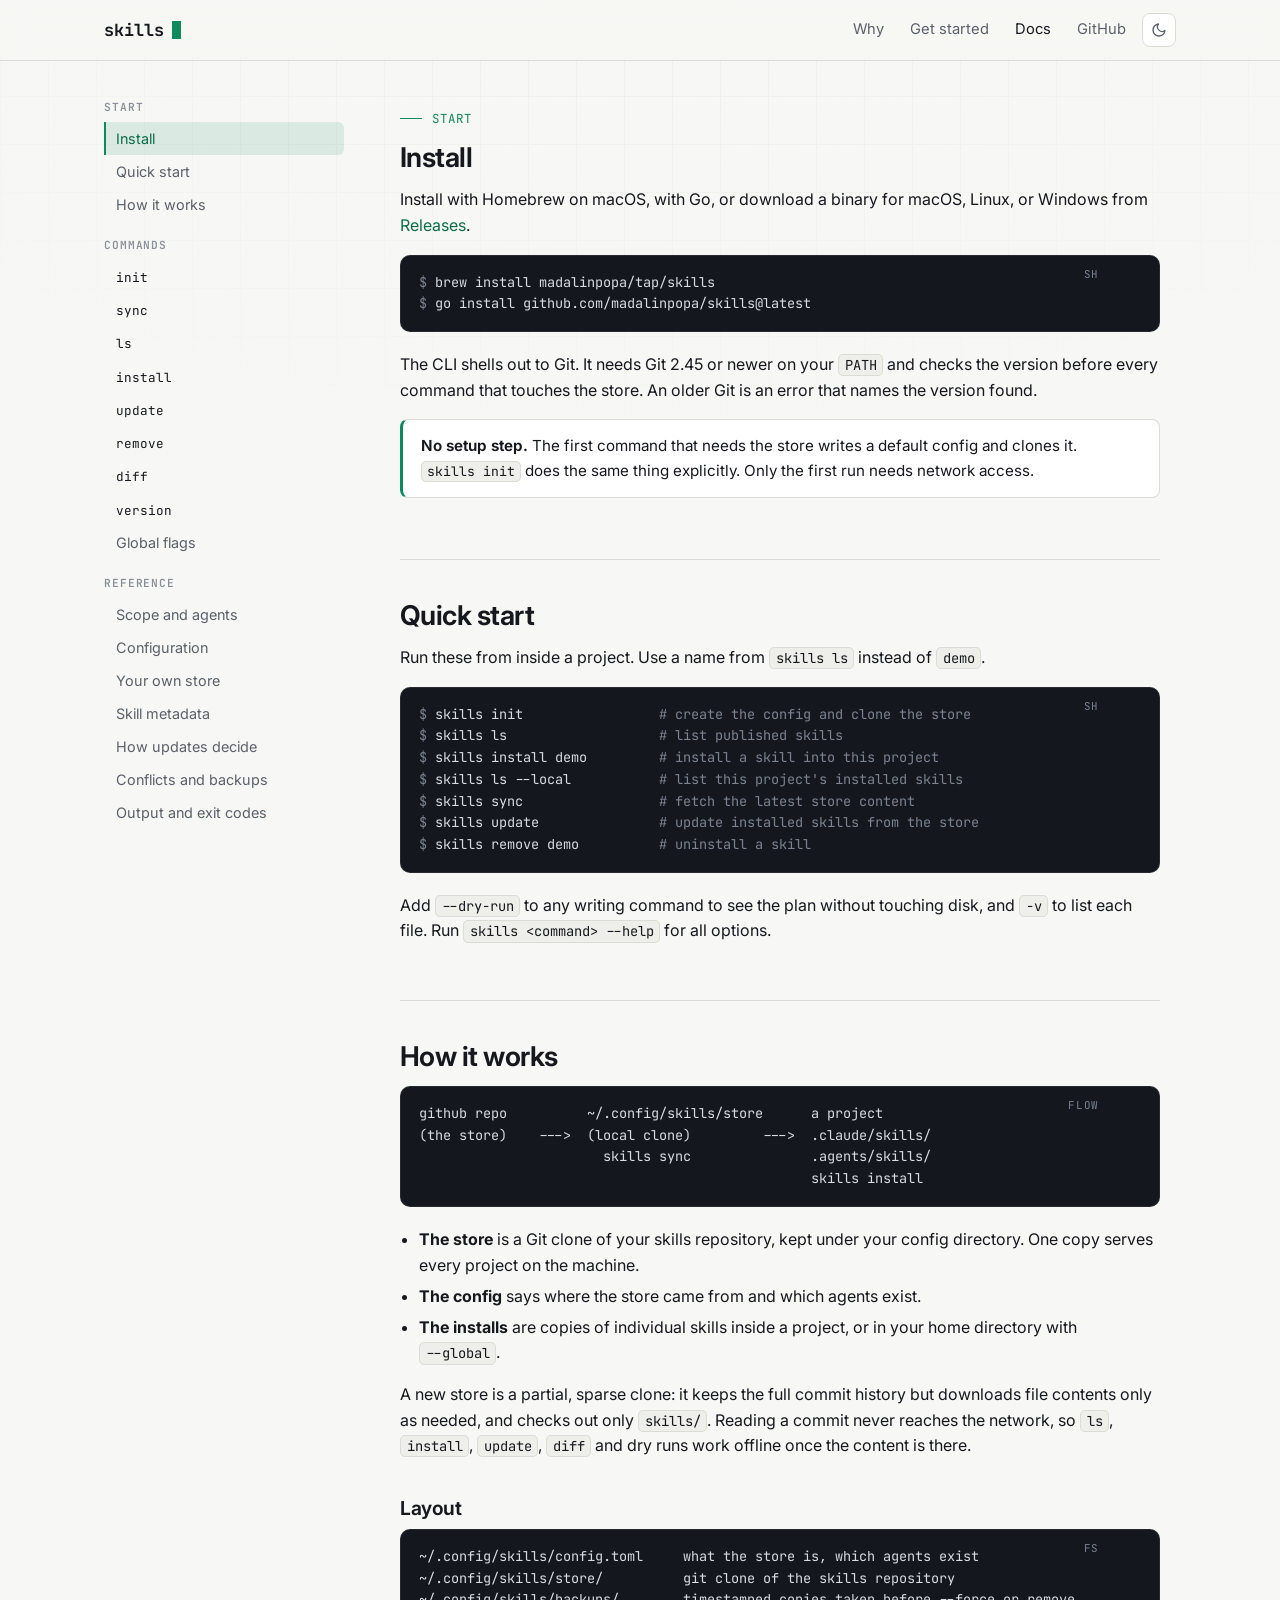
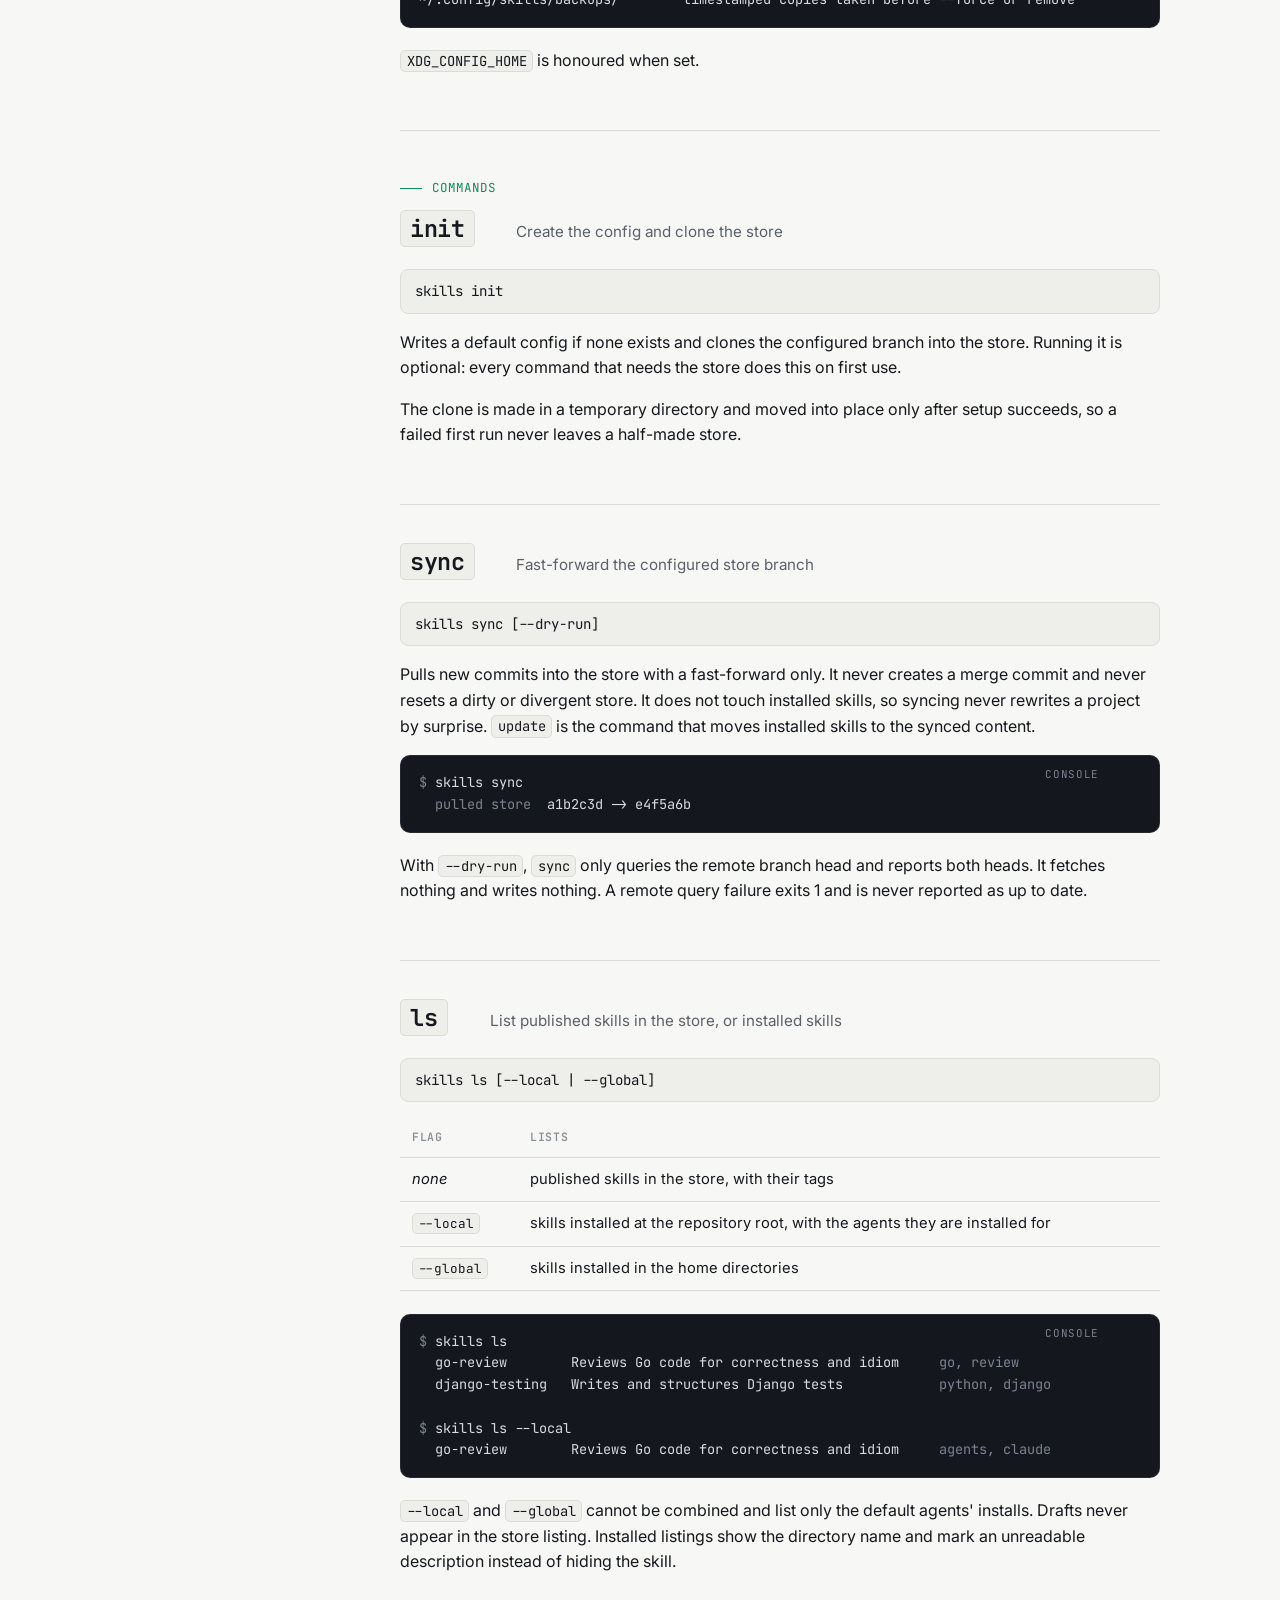
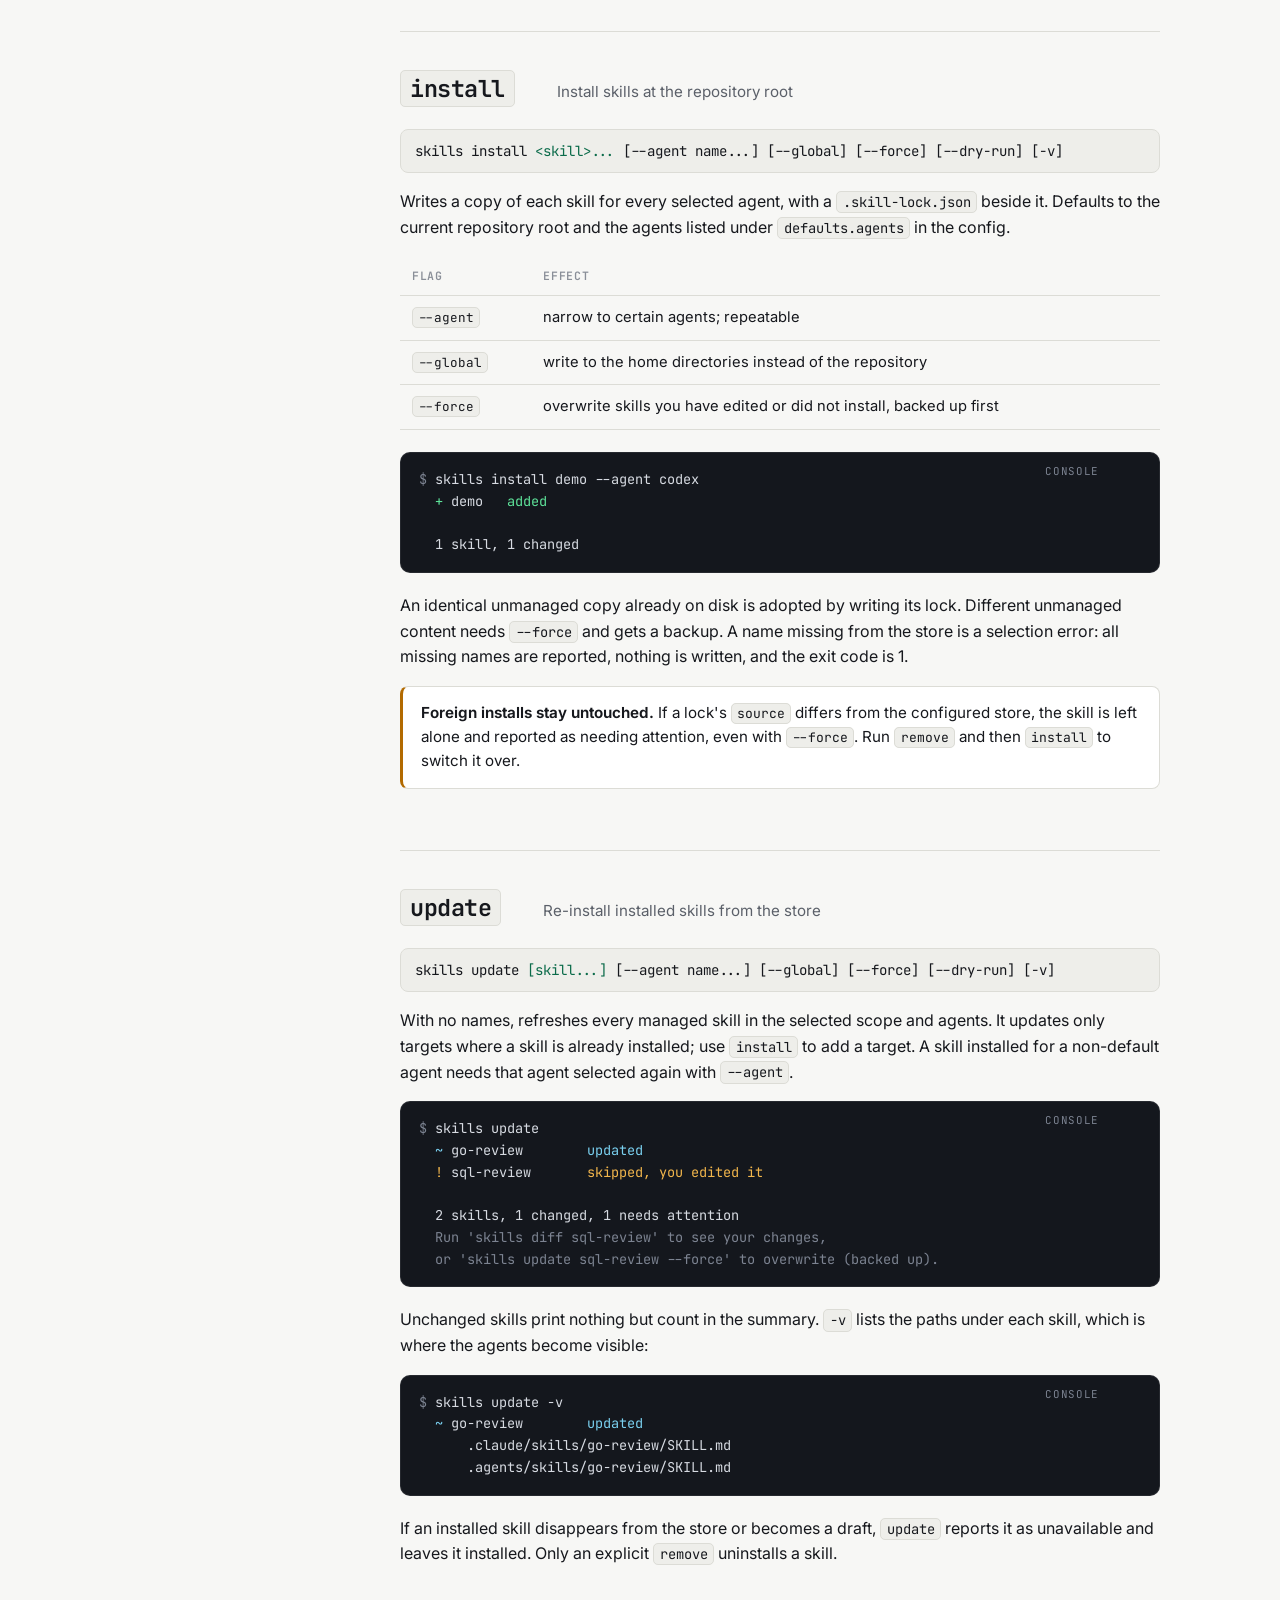
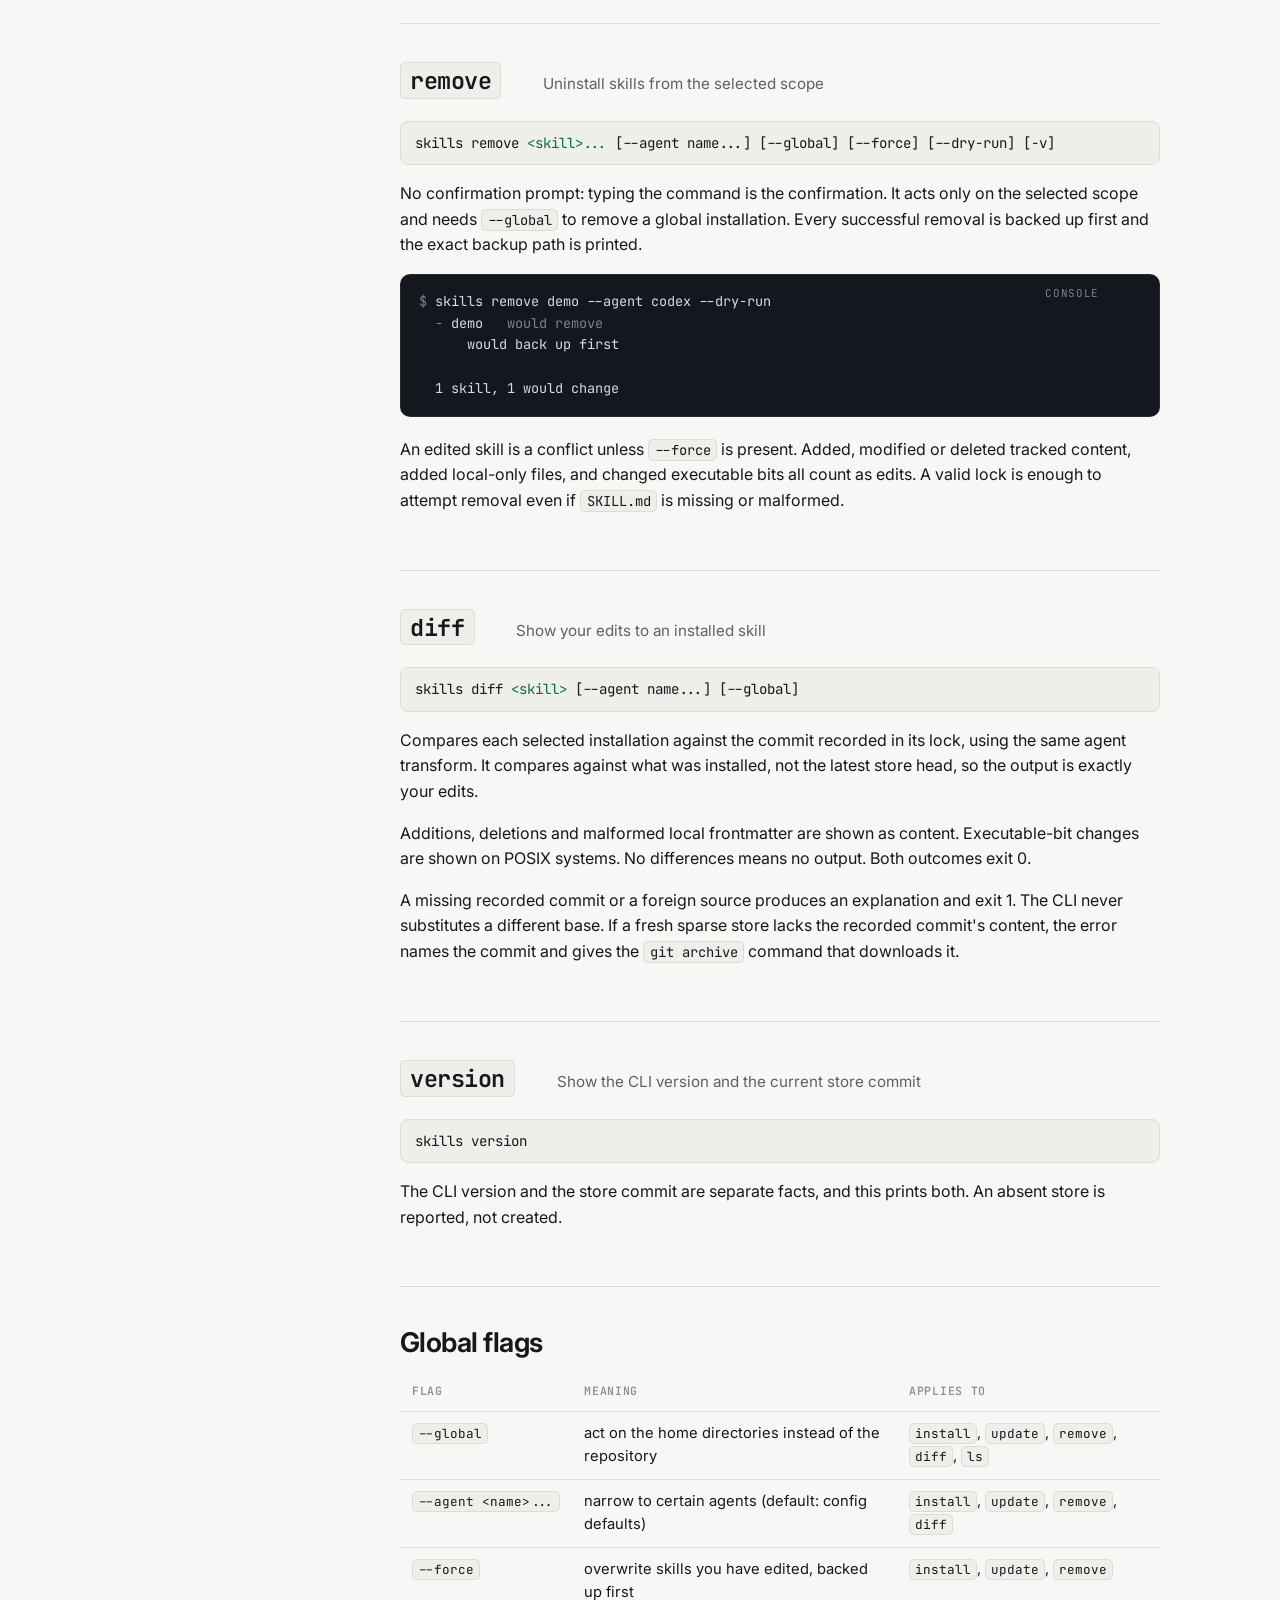
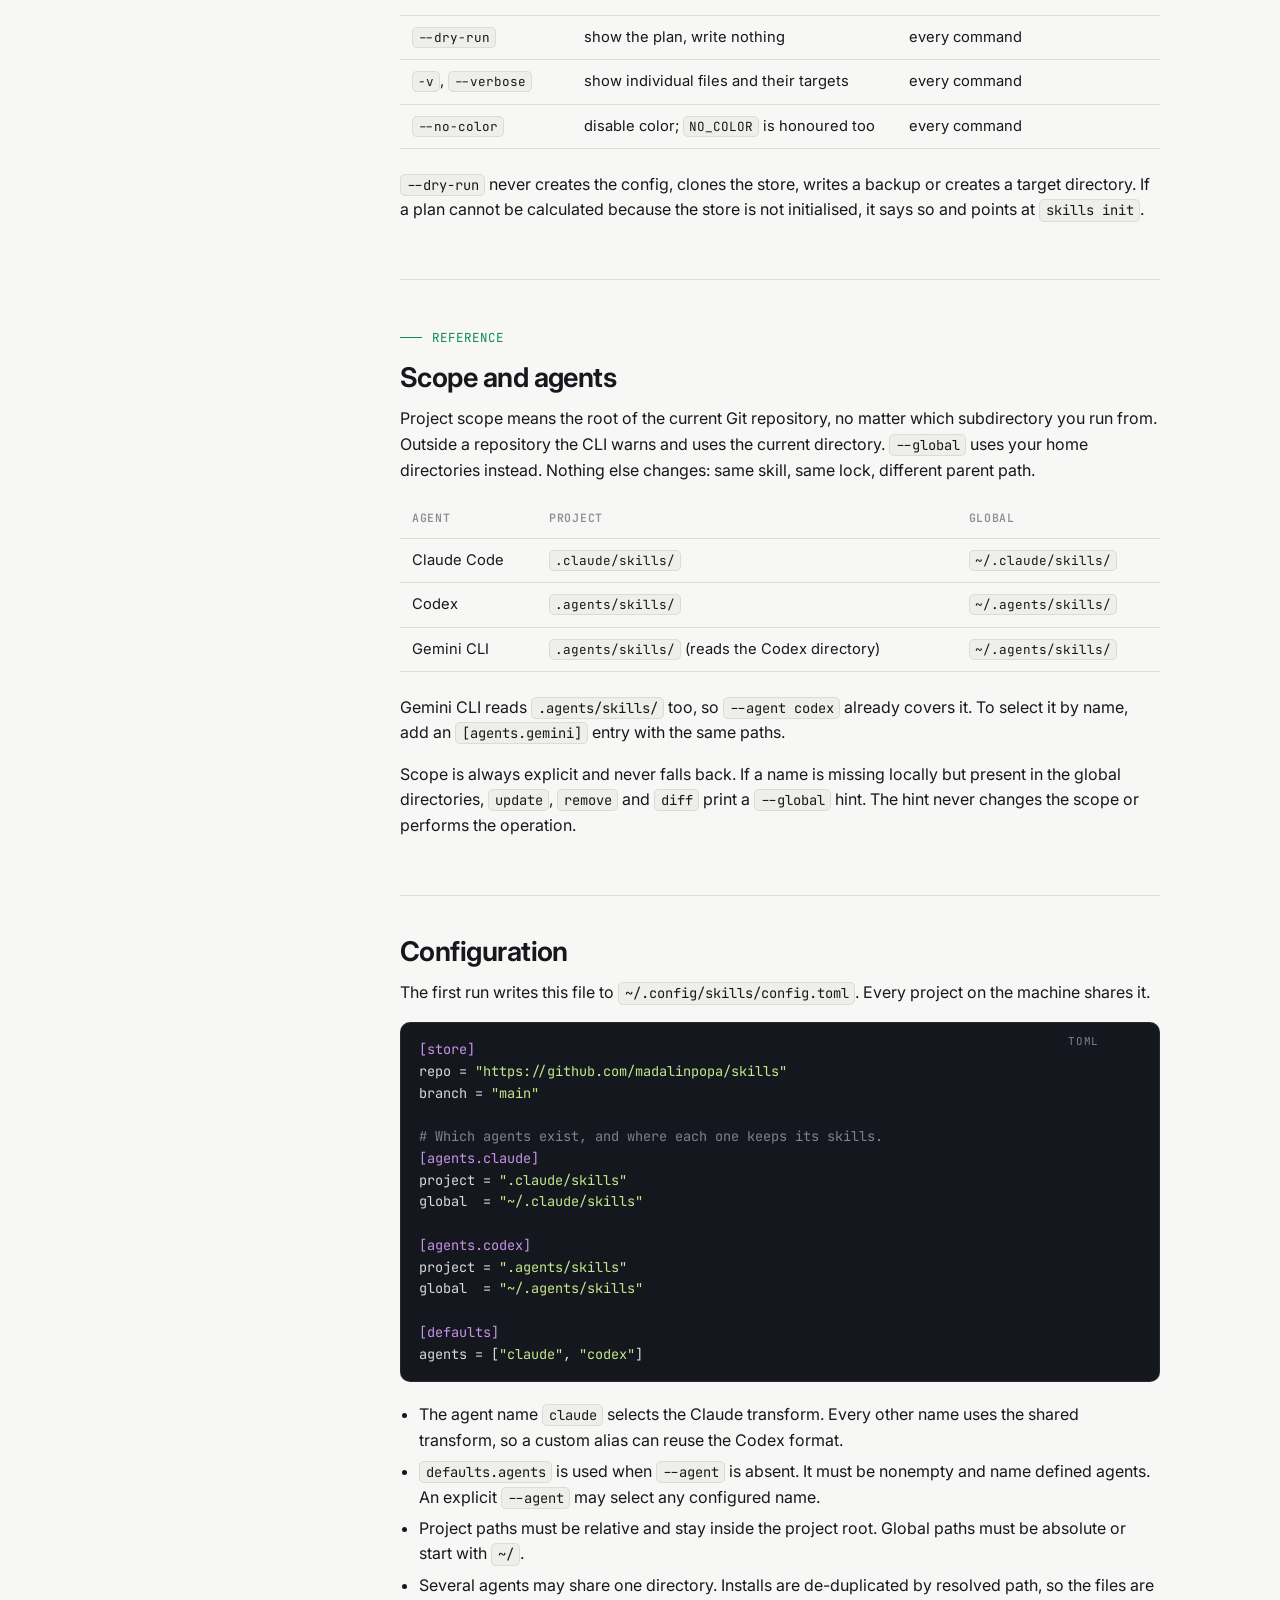
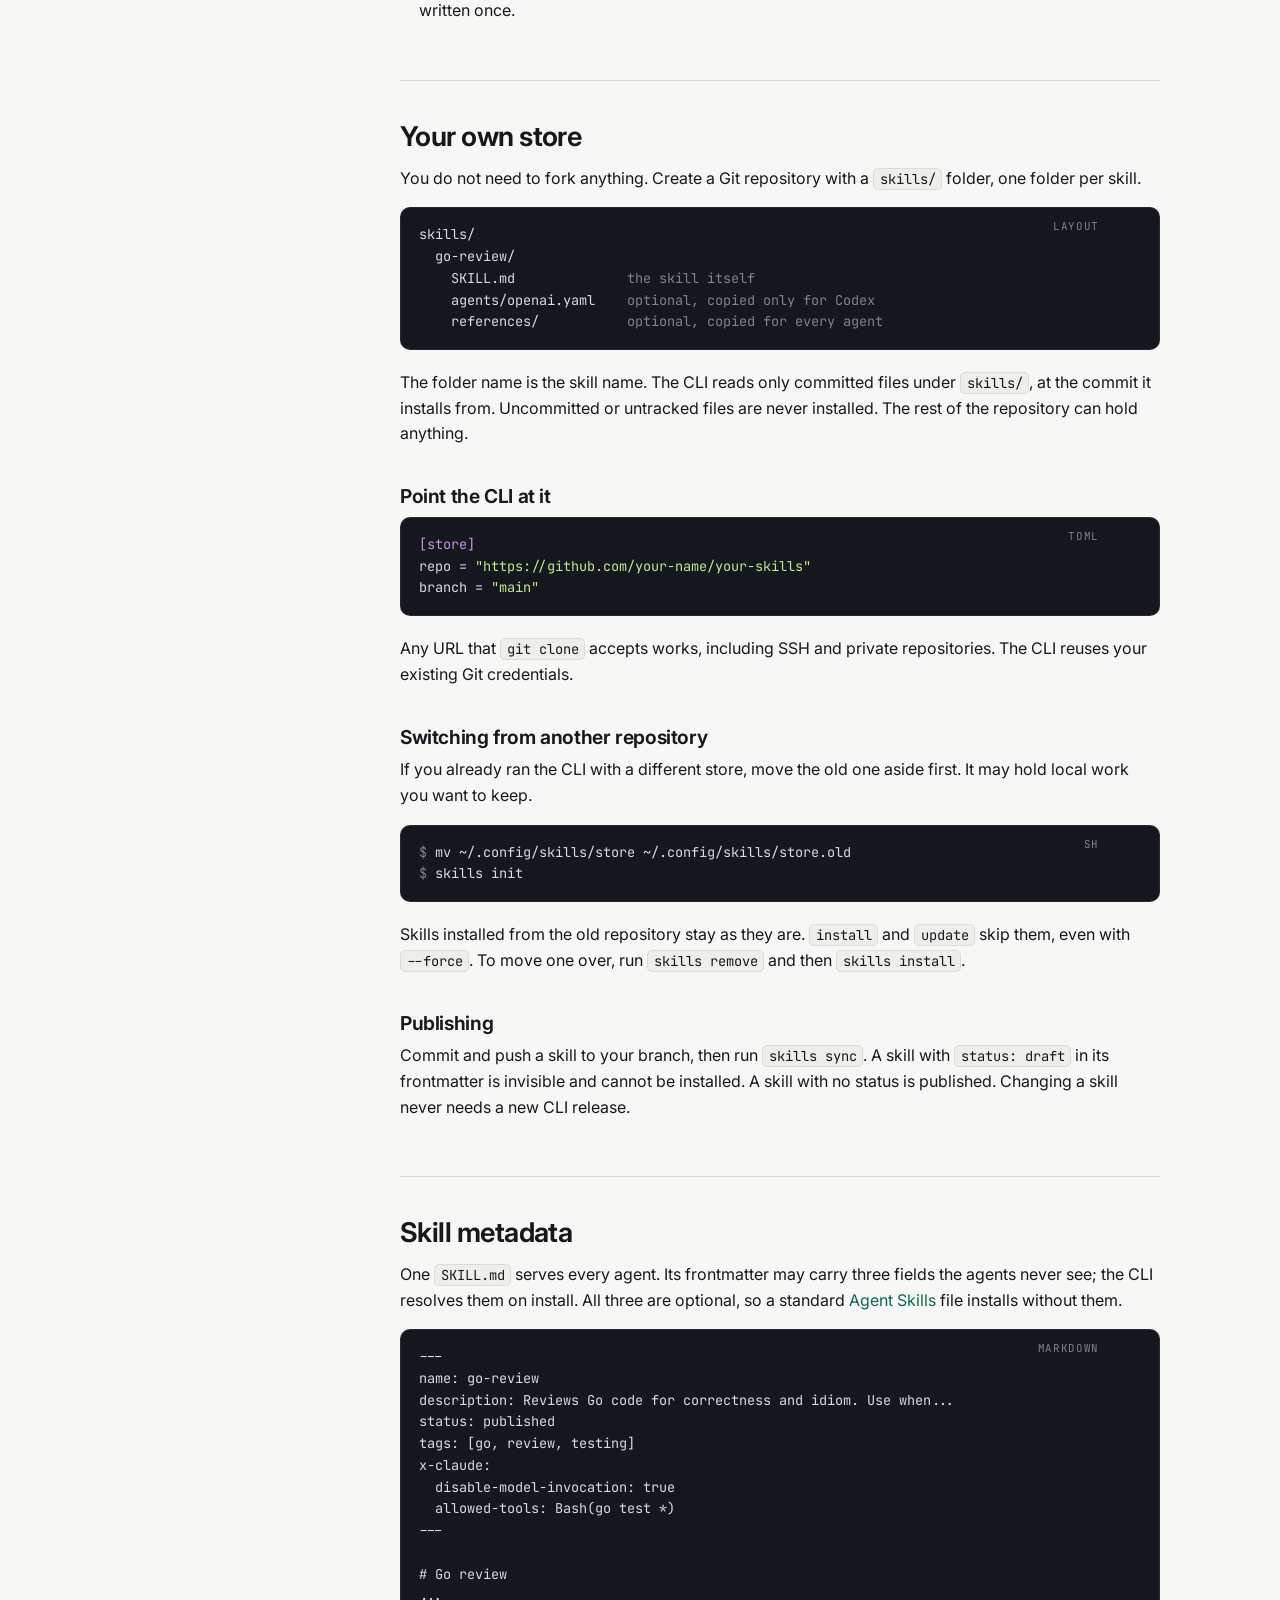
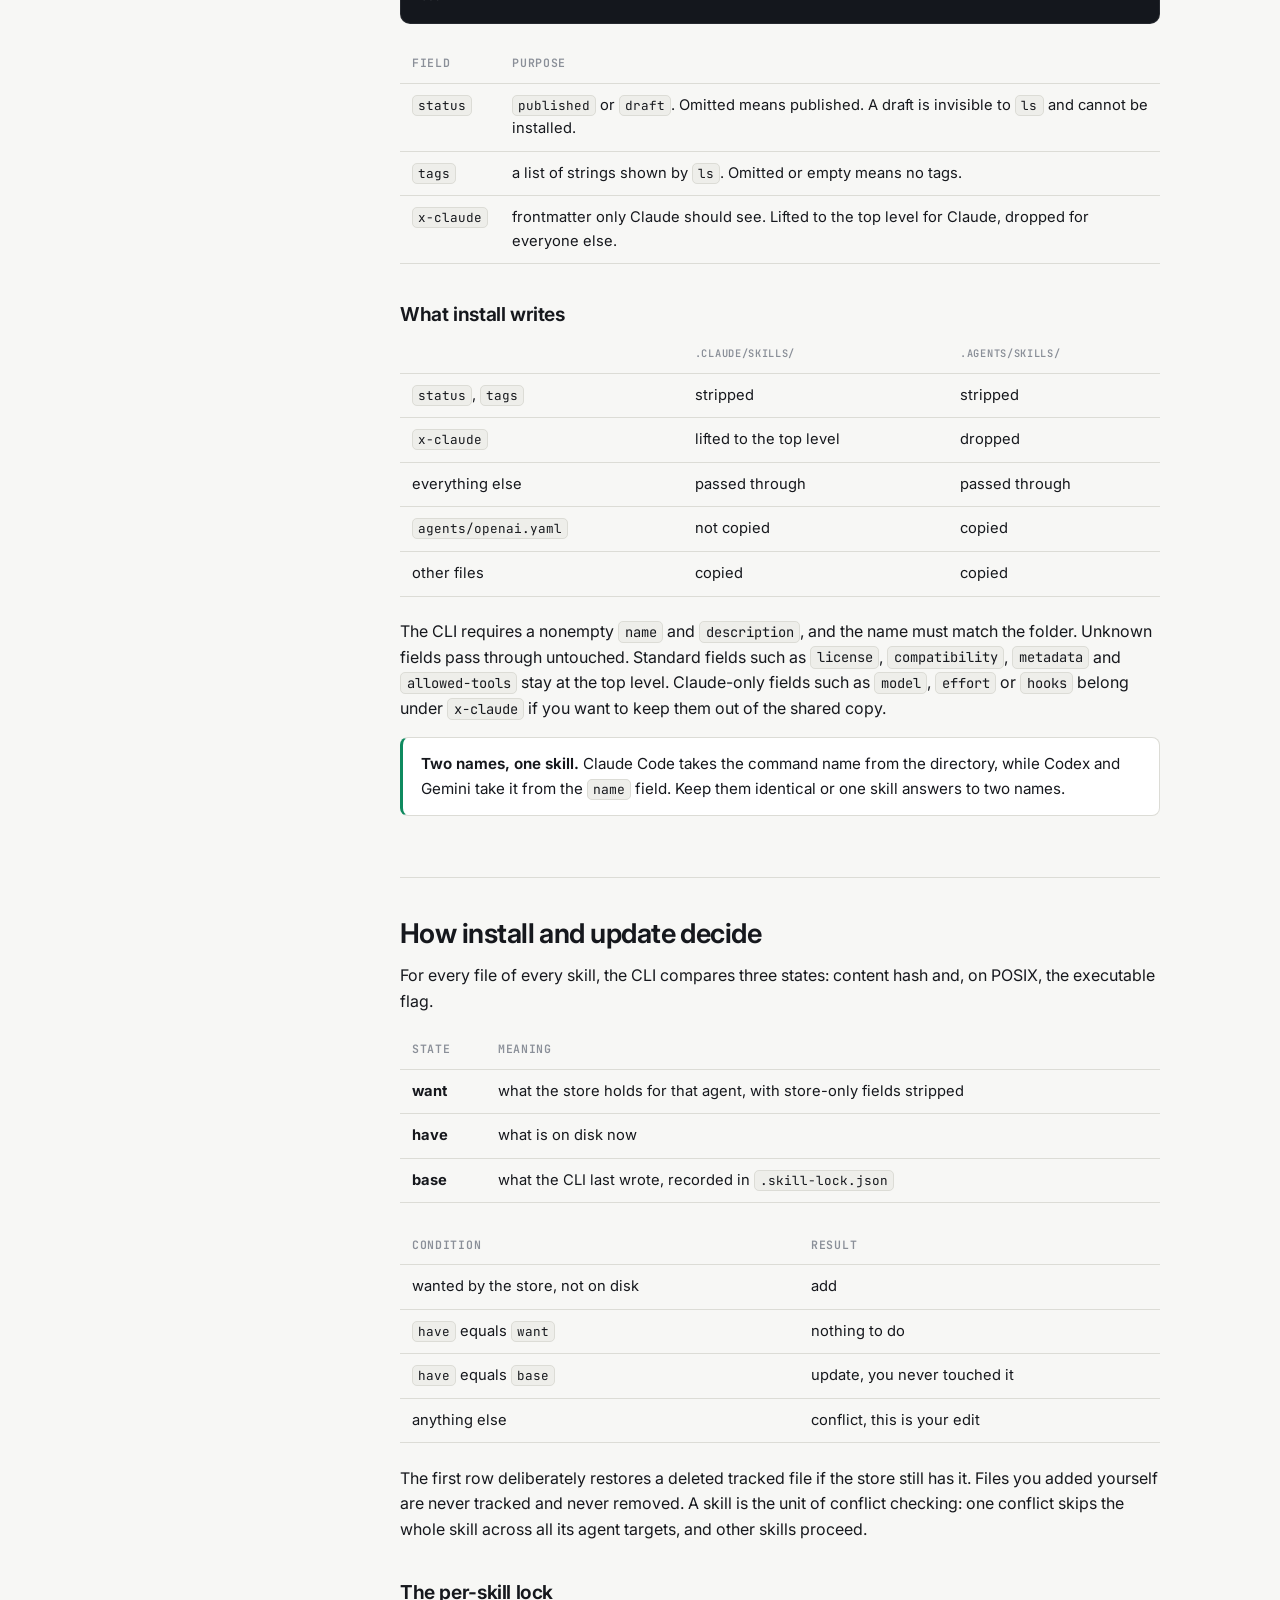
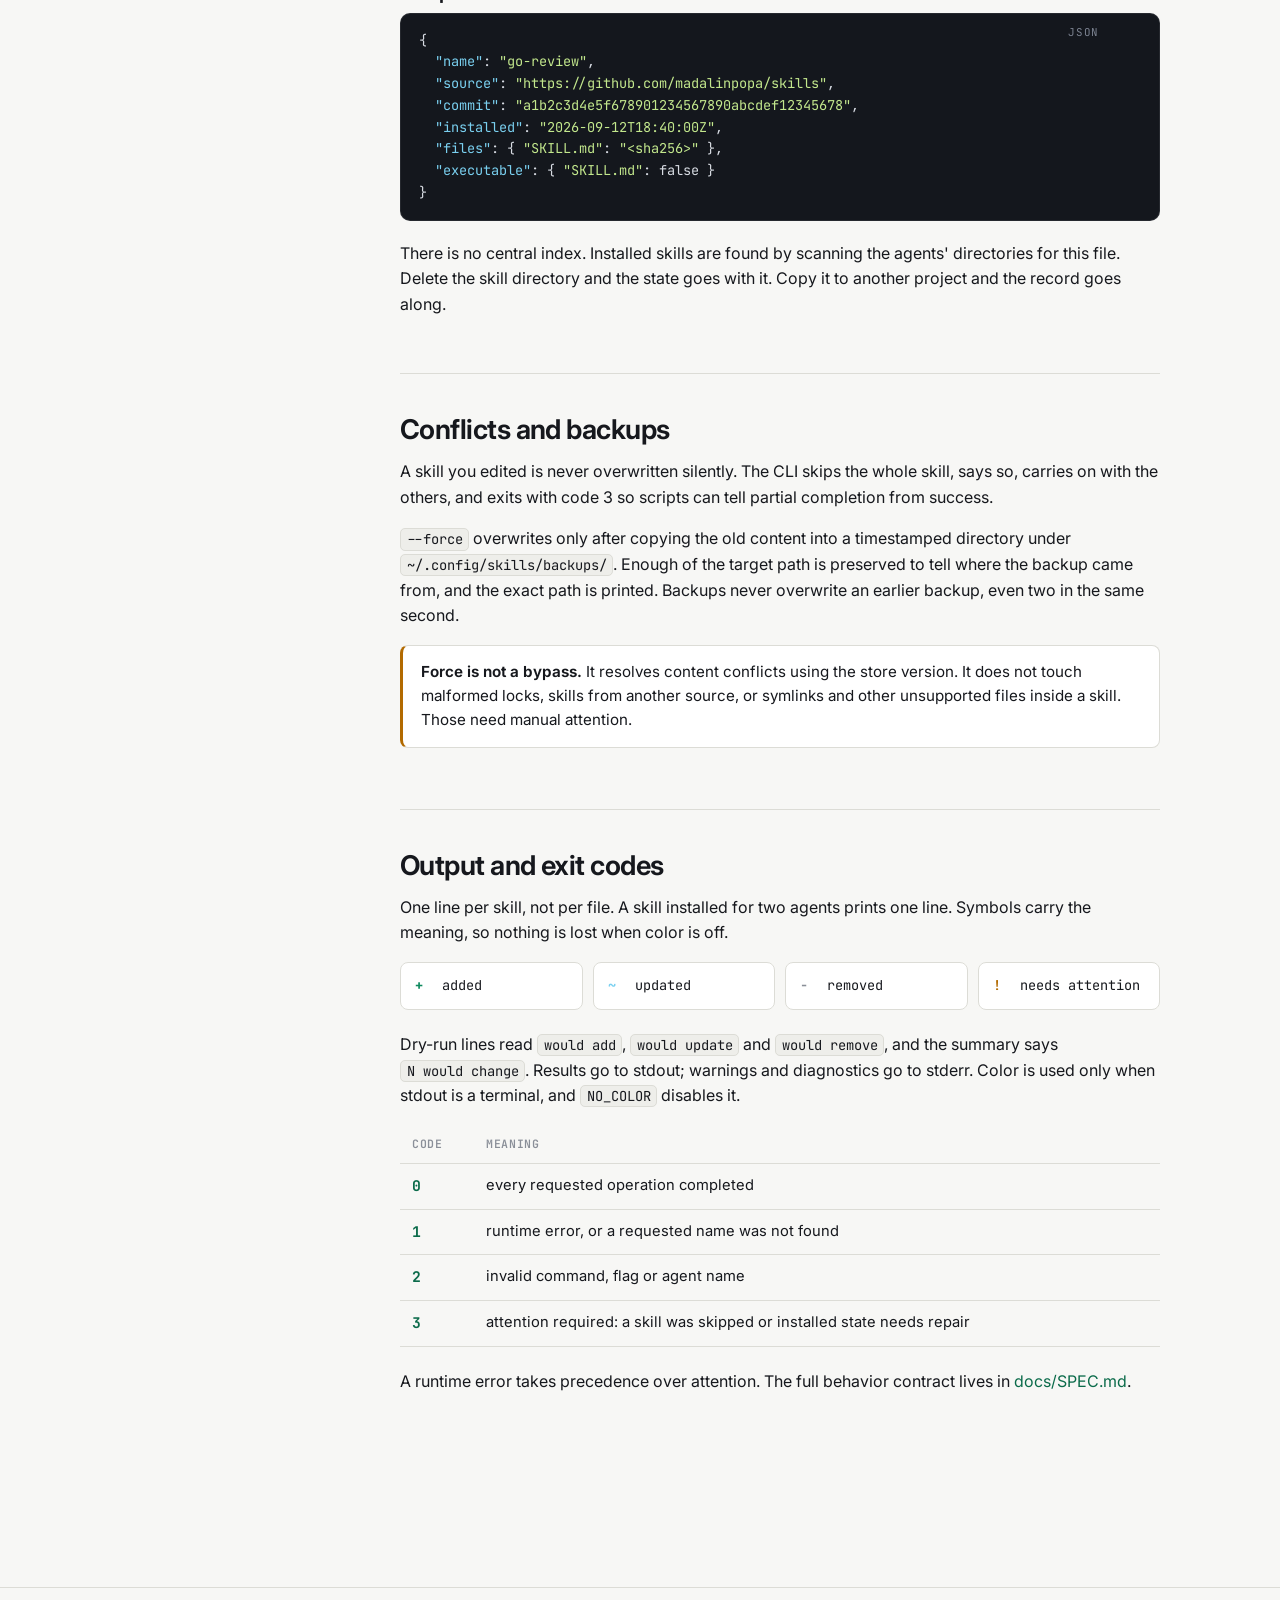
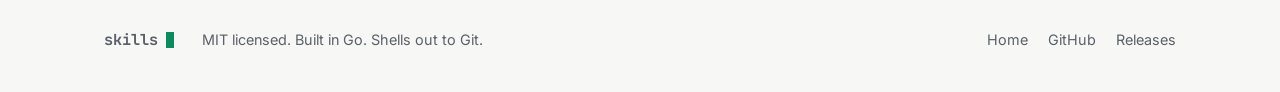
==== commit 821d9699: "feat(release): publish a Homebrew cask to madalinpopa/homebrew-tap" ====
--- a/site/docs/index.html
+++ b/site/docs/index.html
@@ -5,6 +5,20 @@
   <meta name="viewport" content="width=device-width, initial-scale=1">
   <title>Docs · skills CLI</title>
   <meta name="description" content="Every command, flag, and file the skills CLI uses: install, update, diff, remove, sync, configuration, skill metadata, and exit codes.">
+  <link rel="canonical" href="https://madalinpopa.github.io/skills/docs/">
+  <meta property="og:type" content="website">
+  <meta property="og:site_name" content="skills">
+  <meta property="og:url" content="https://madalinpopa.github.io/skills/docs/">
+  <meta property="og:title" content="skills CLI docs">
+  <meta property="og:description" content="Every command, flag, and file the skills CLI uses: install, update, diff, remove, sync, configuration, skill metadata, and exit codes.">
+  <meta property="og:image" content="https://madalinpopa.github.io/skills/assets/og.png">
+  <meta property="og:image:width" content="1200">
+  <meta property="og:image:height" content="630">
+  <meta property="og:image:alt" content="Your skills. Your repo. Your rules. A CLI for agent skills.">
+  <meta name="twitter:card" content="summary_large_image">
+  <meta name="twitter:title" content="skills CLI docs">
+  <meta name="twitter:description" content="Every command, flag, and file the skills CLI uses: install, update, diff, remove, sync, configuration, skill metadata, and exit codes.">
+  <meta name="twitter:image" content="https://madalinpopa.github.io/skills/assets/og.png">
   <link rel="icon" href="../assets/favicon.svg" type="image/svg+xml">
   <link rel="preconnect" href="https://fonts.googleapis.com">
   <link rel="preconnect" href="https://fonts.gstatic.com" crossorigin>
@@ -75,9 +89,10 @@
     <section id="install">
       <div class="kicker">start</div>
       <h2>Install <a class="anchor" href="#install">#</a></h2>
-      <p>Install with Go, or download a binary for macOS, Linux, or Windows from
+      <p>Install with Homebrew on macOS, with Go, or download a binary for macOS, Linux, or Windows from
         <a href="https://github.com/madalinpopa/skills/releases" rel="noopener">Releases</a>.</p>
-      <div class="code" data-lang="sh"><pre><span class="p">$ </span>go install github.com/madalinpopa/skills@latest</pre></div>
+      <div class="code" data-lang="sh"><pre><span class="p">$ </span>brew install madalinpopa/tap/skills
+<span class="p">$ </span>go install github.com/madalinpopa/skills@latest</pre></div>
       <p>The CLI shells out to Git. It needs Git 2.45 or newer on your <code>PATH</code> and checks the
         version before every command that touches the store. An older Git is an error that names the version found.</p>
       <div class="callout">
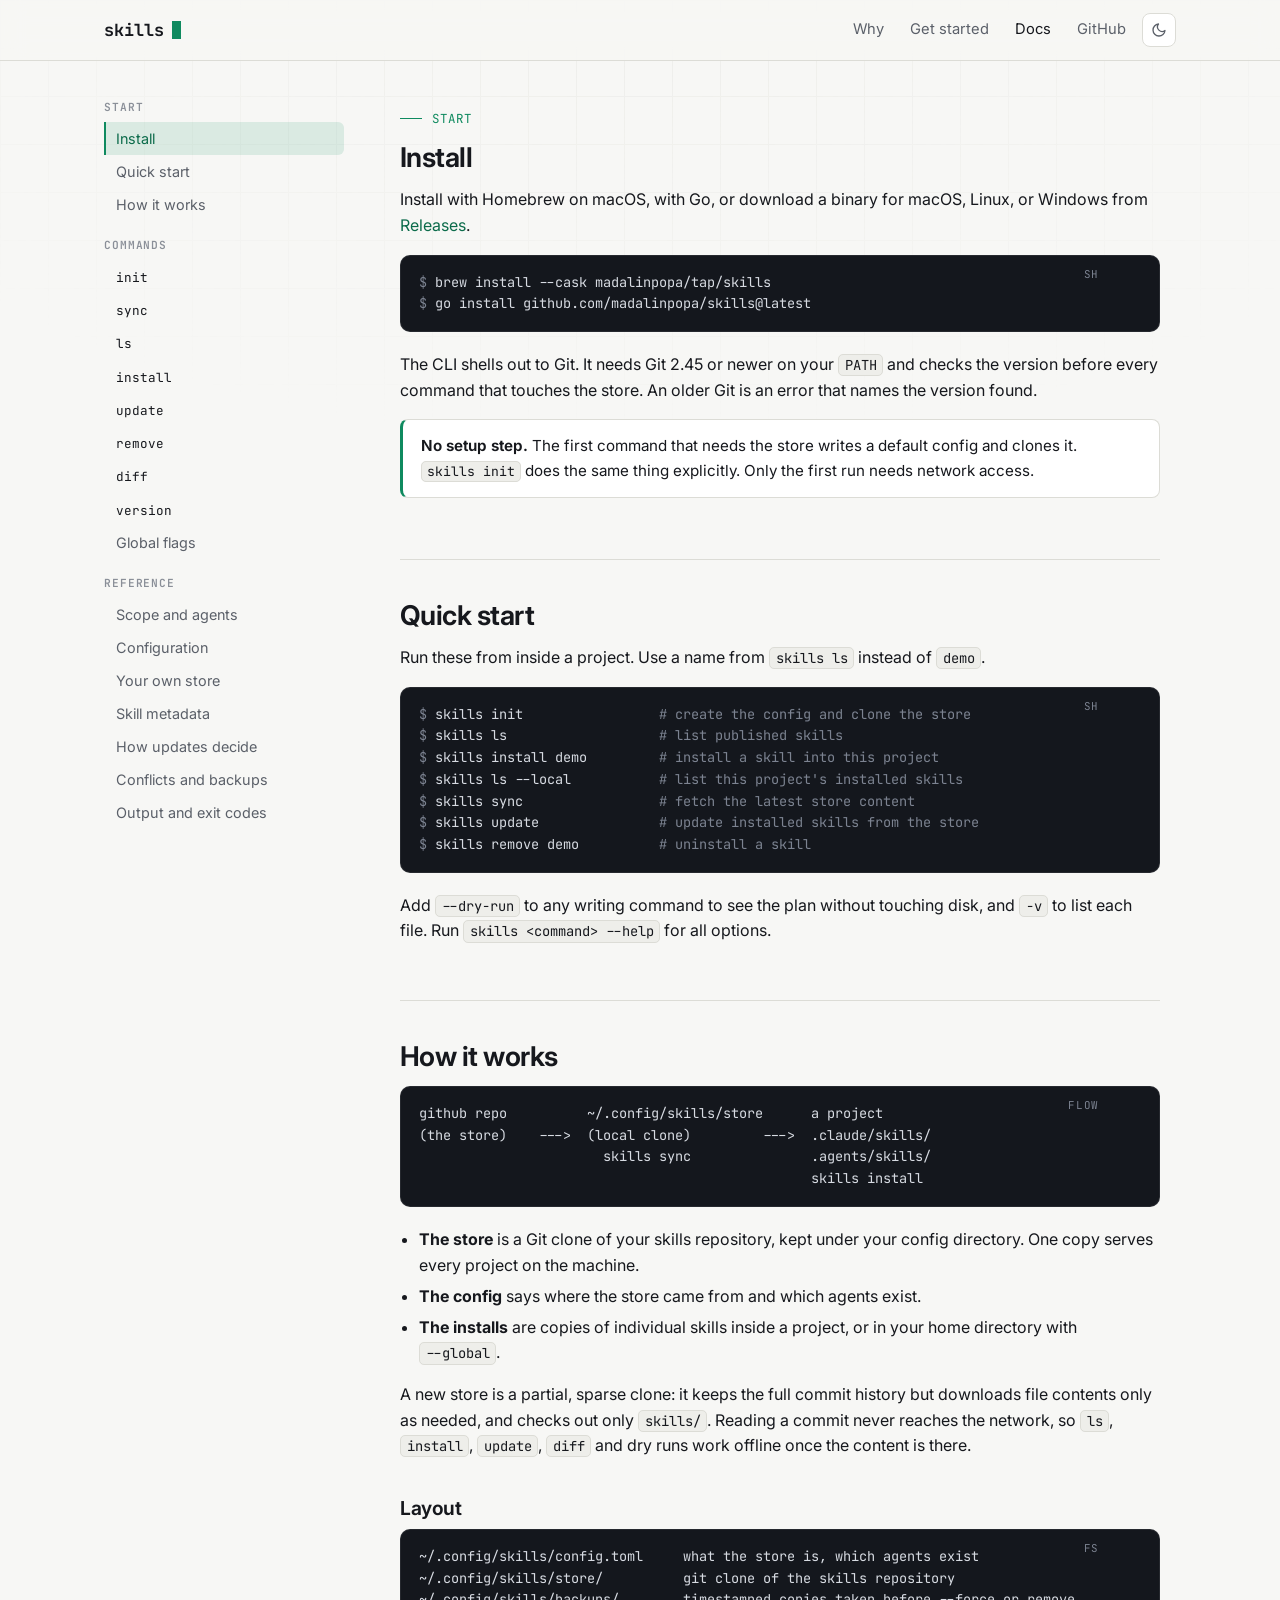
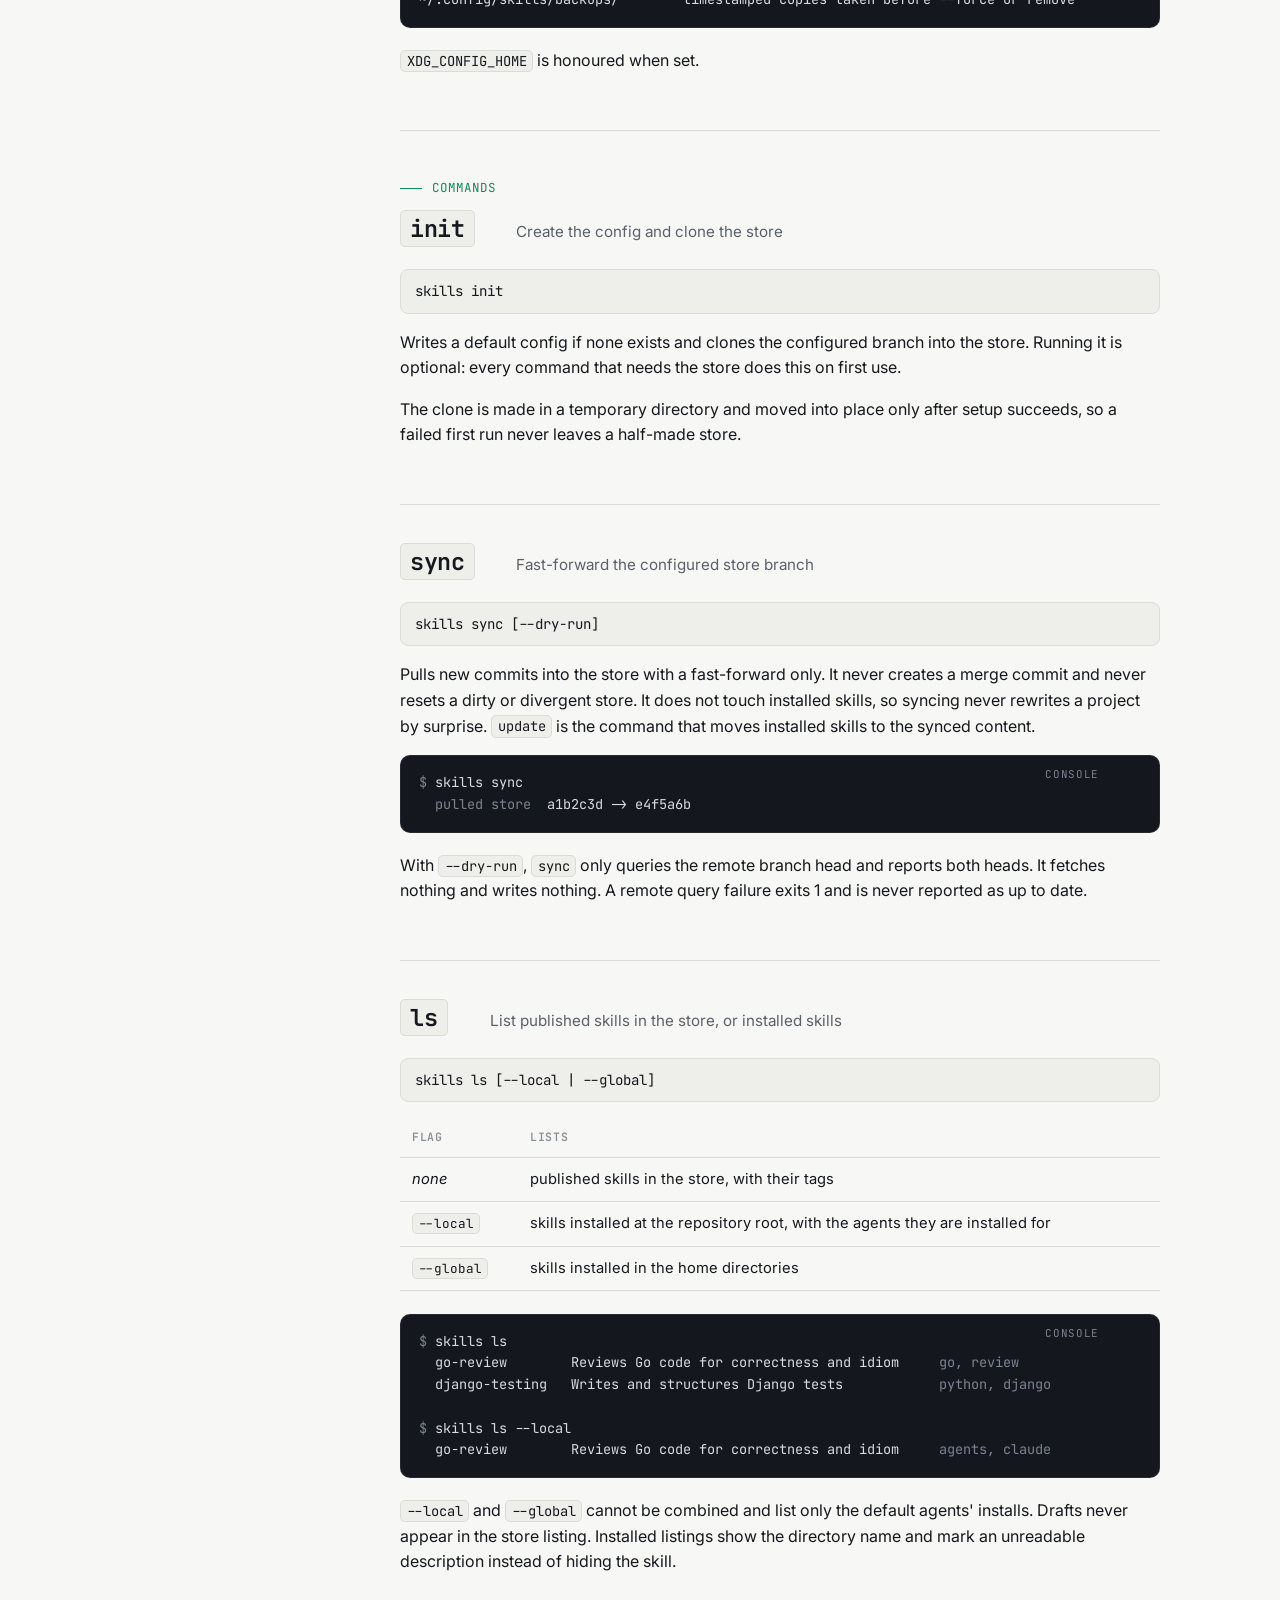
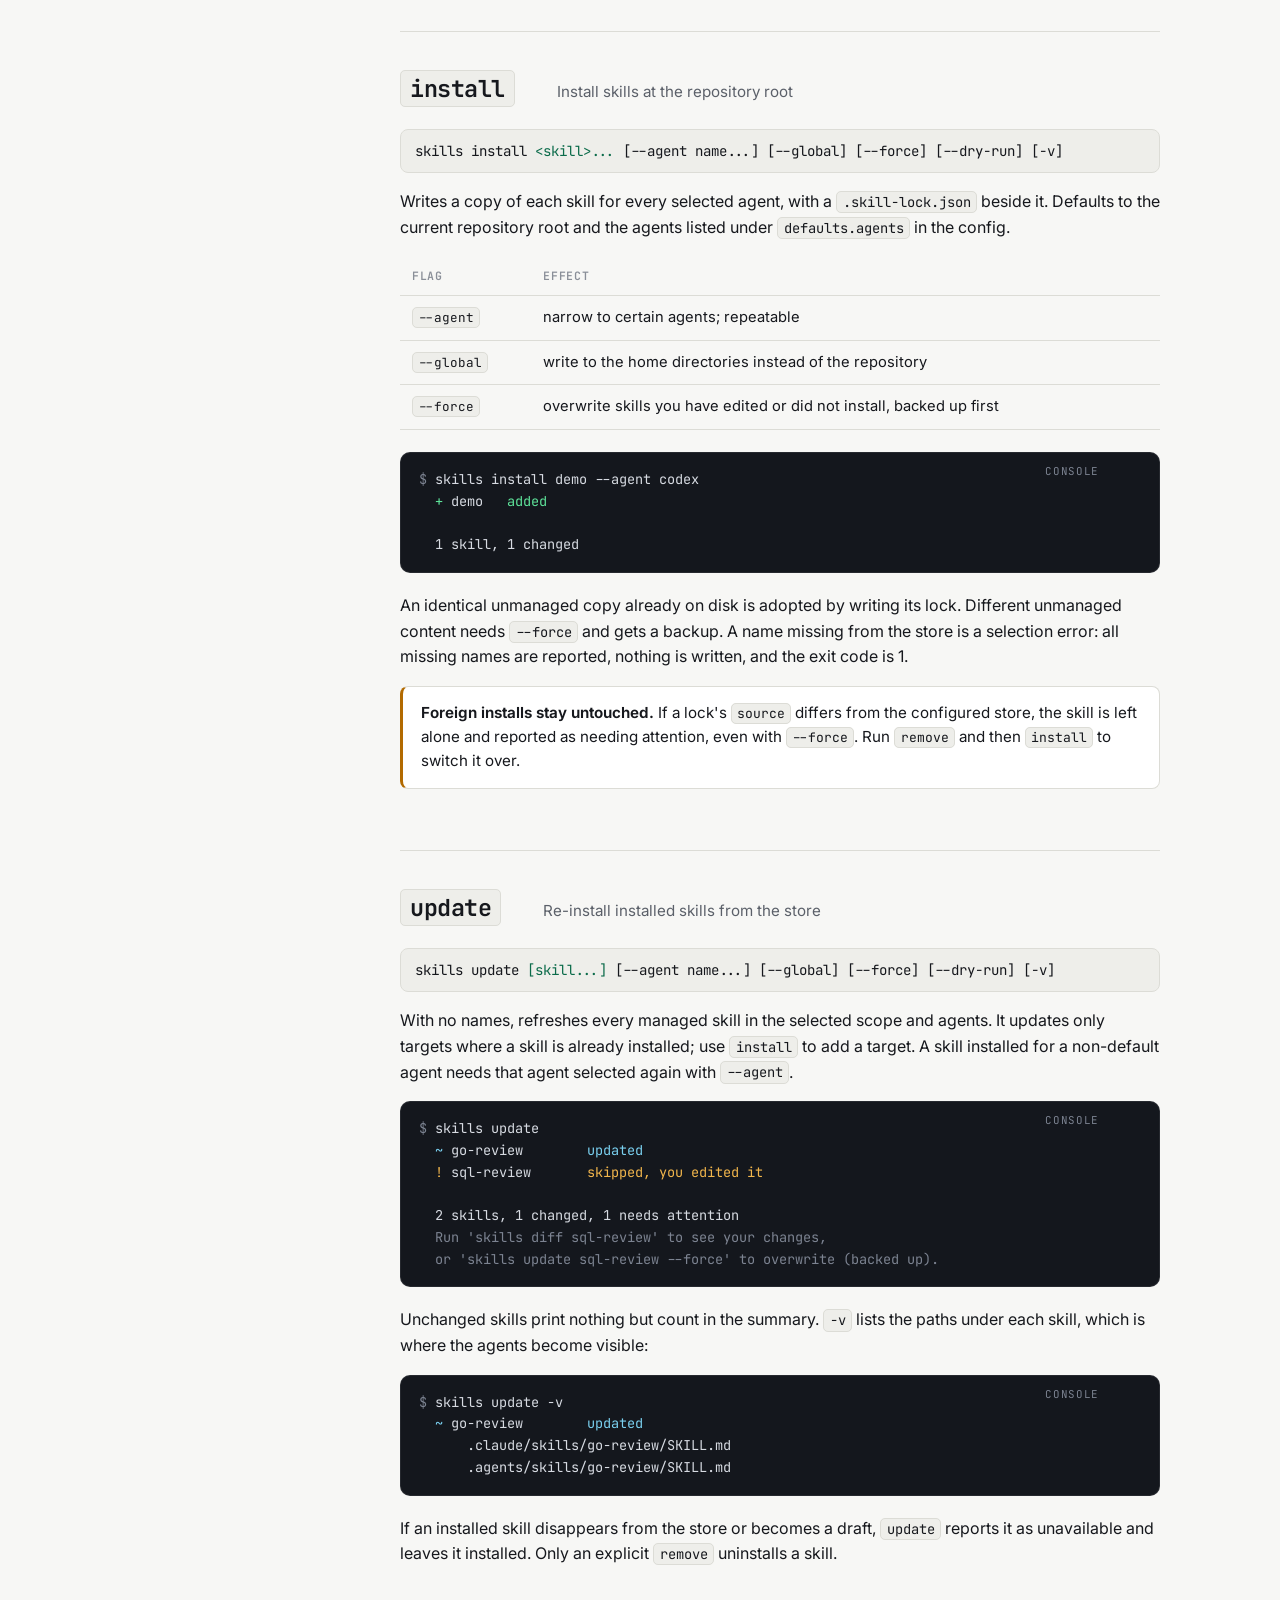
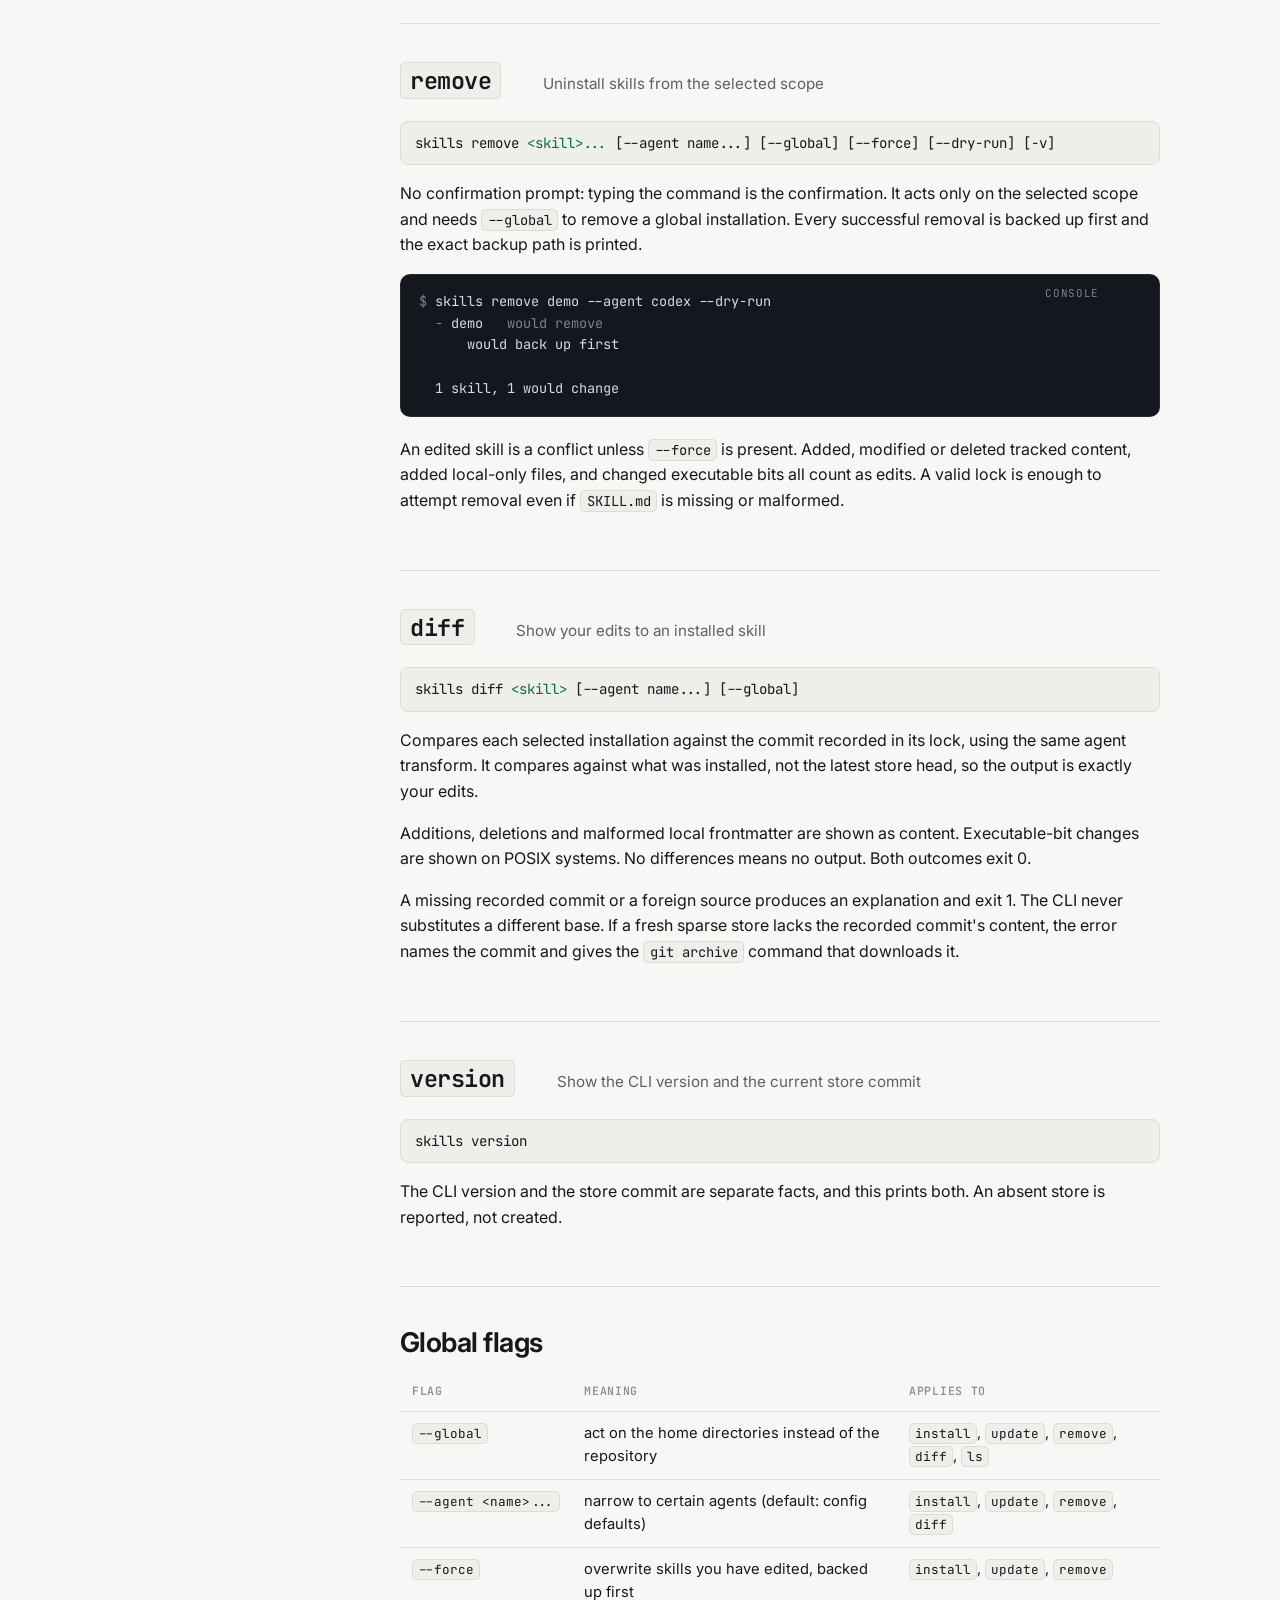
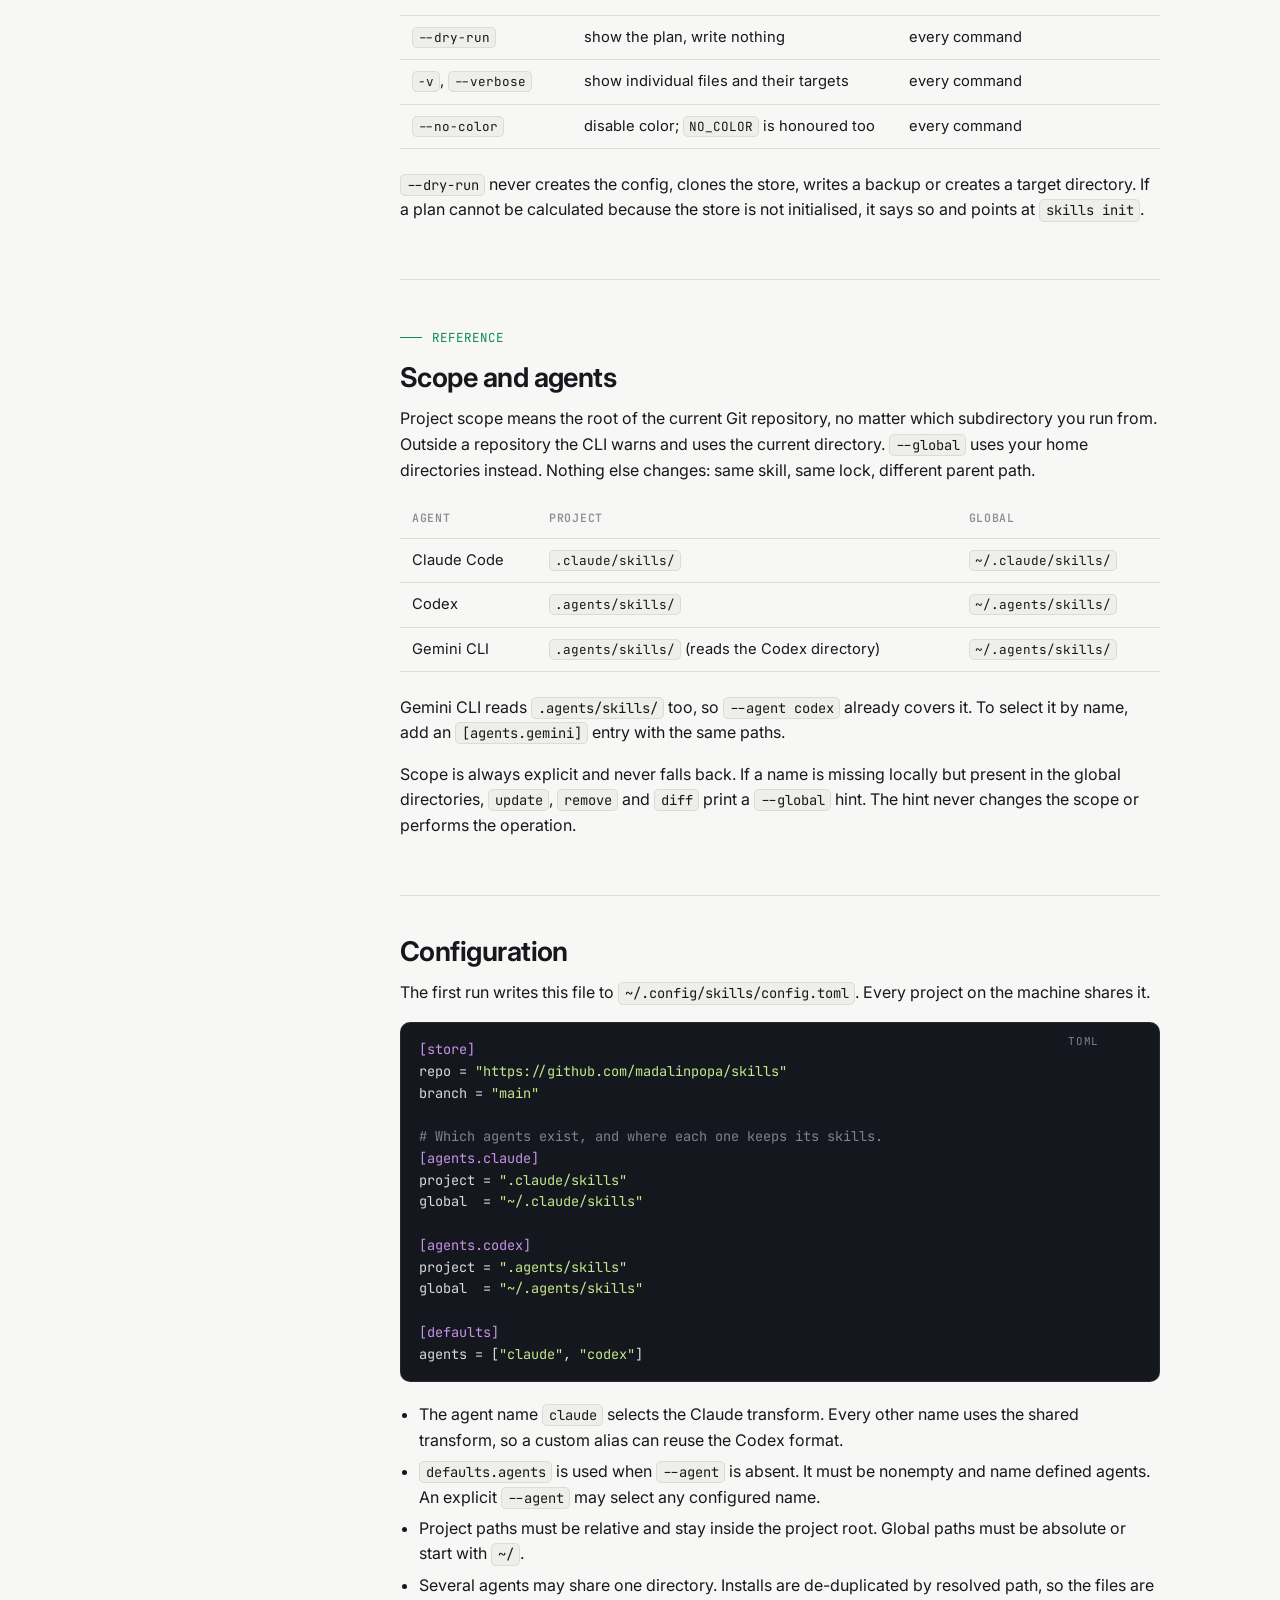
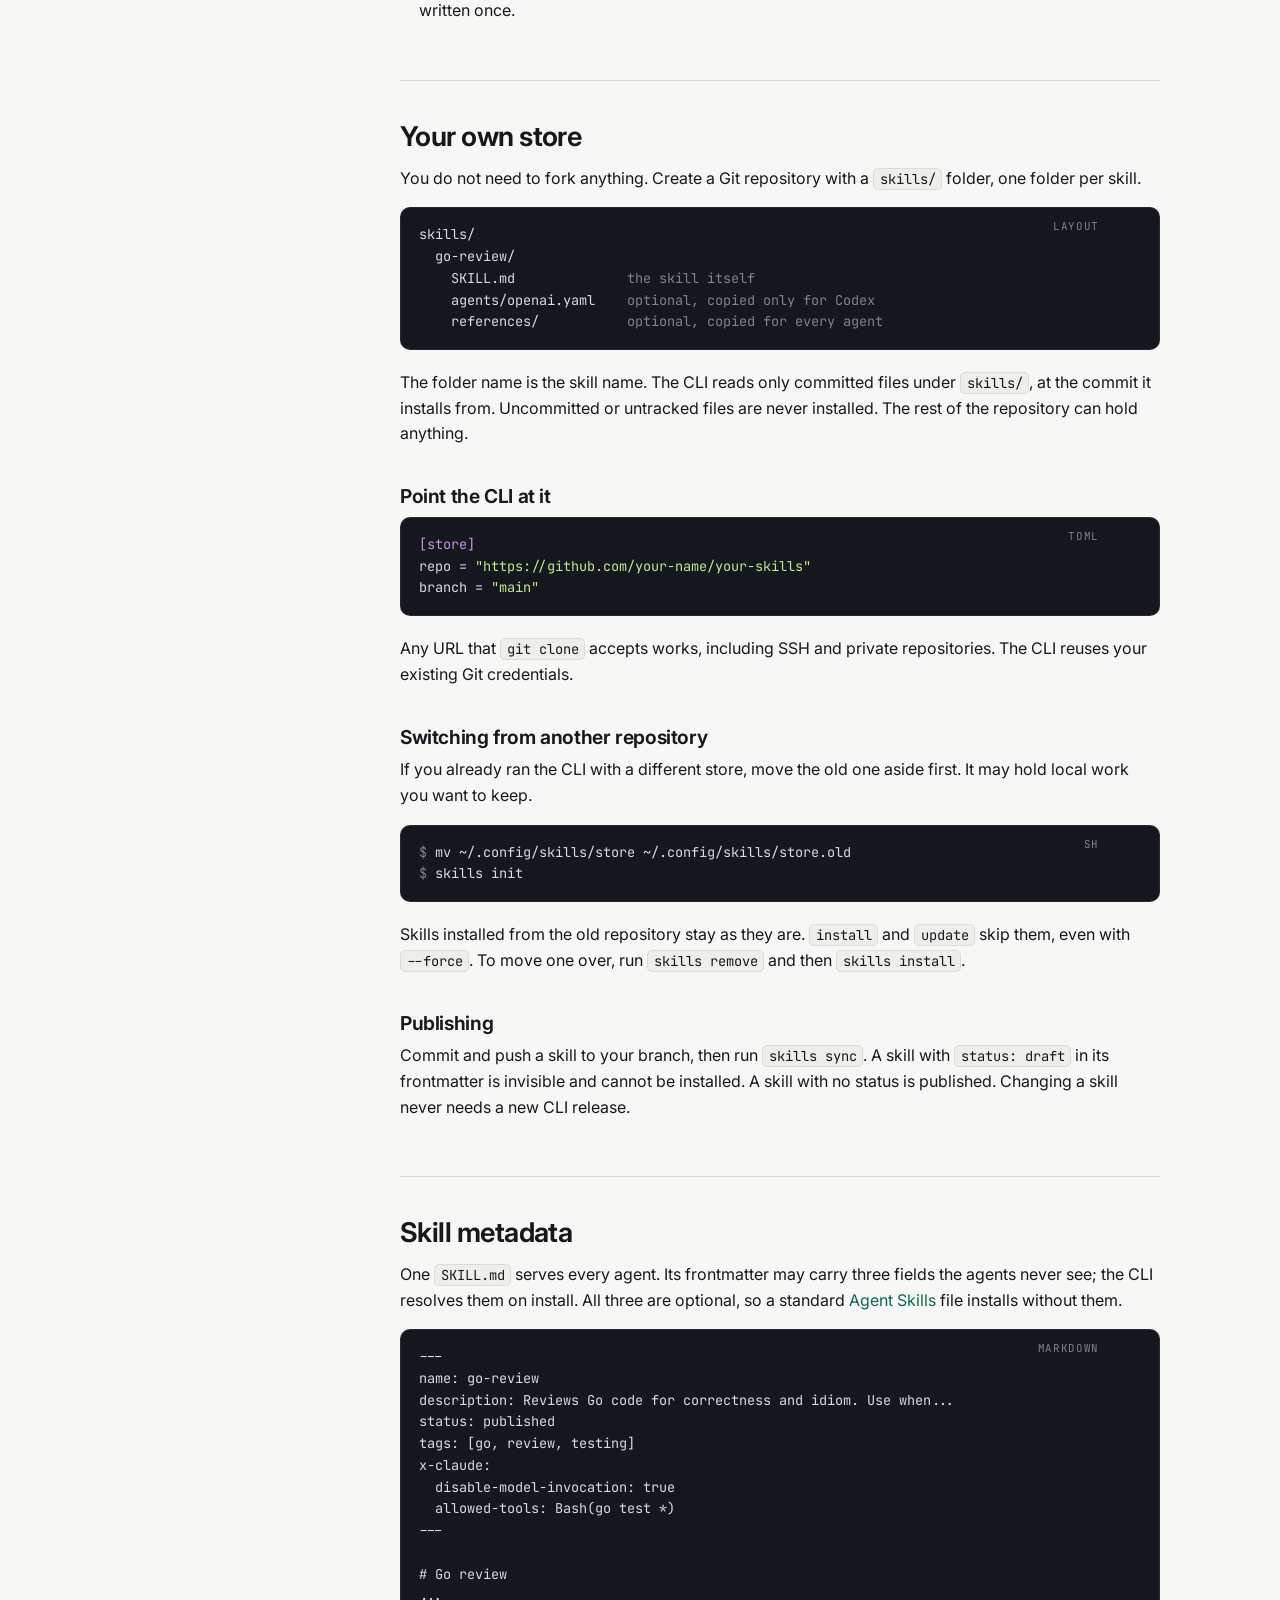
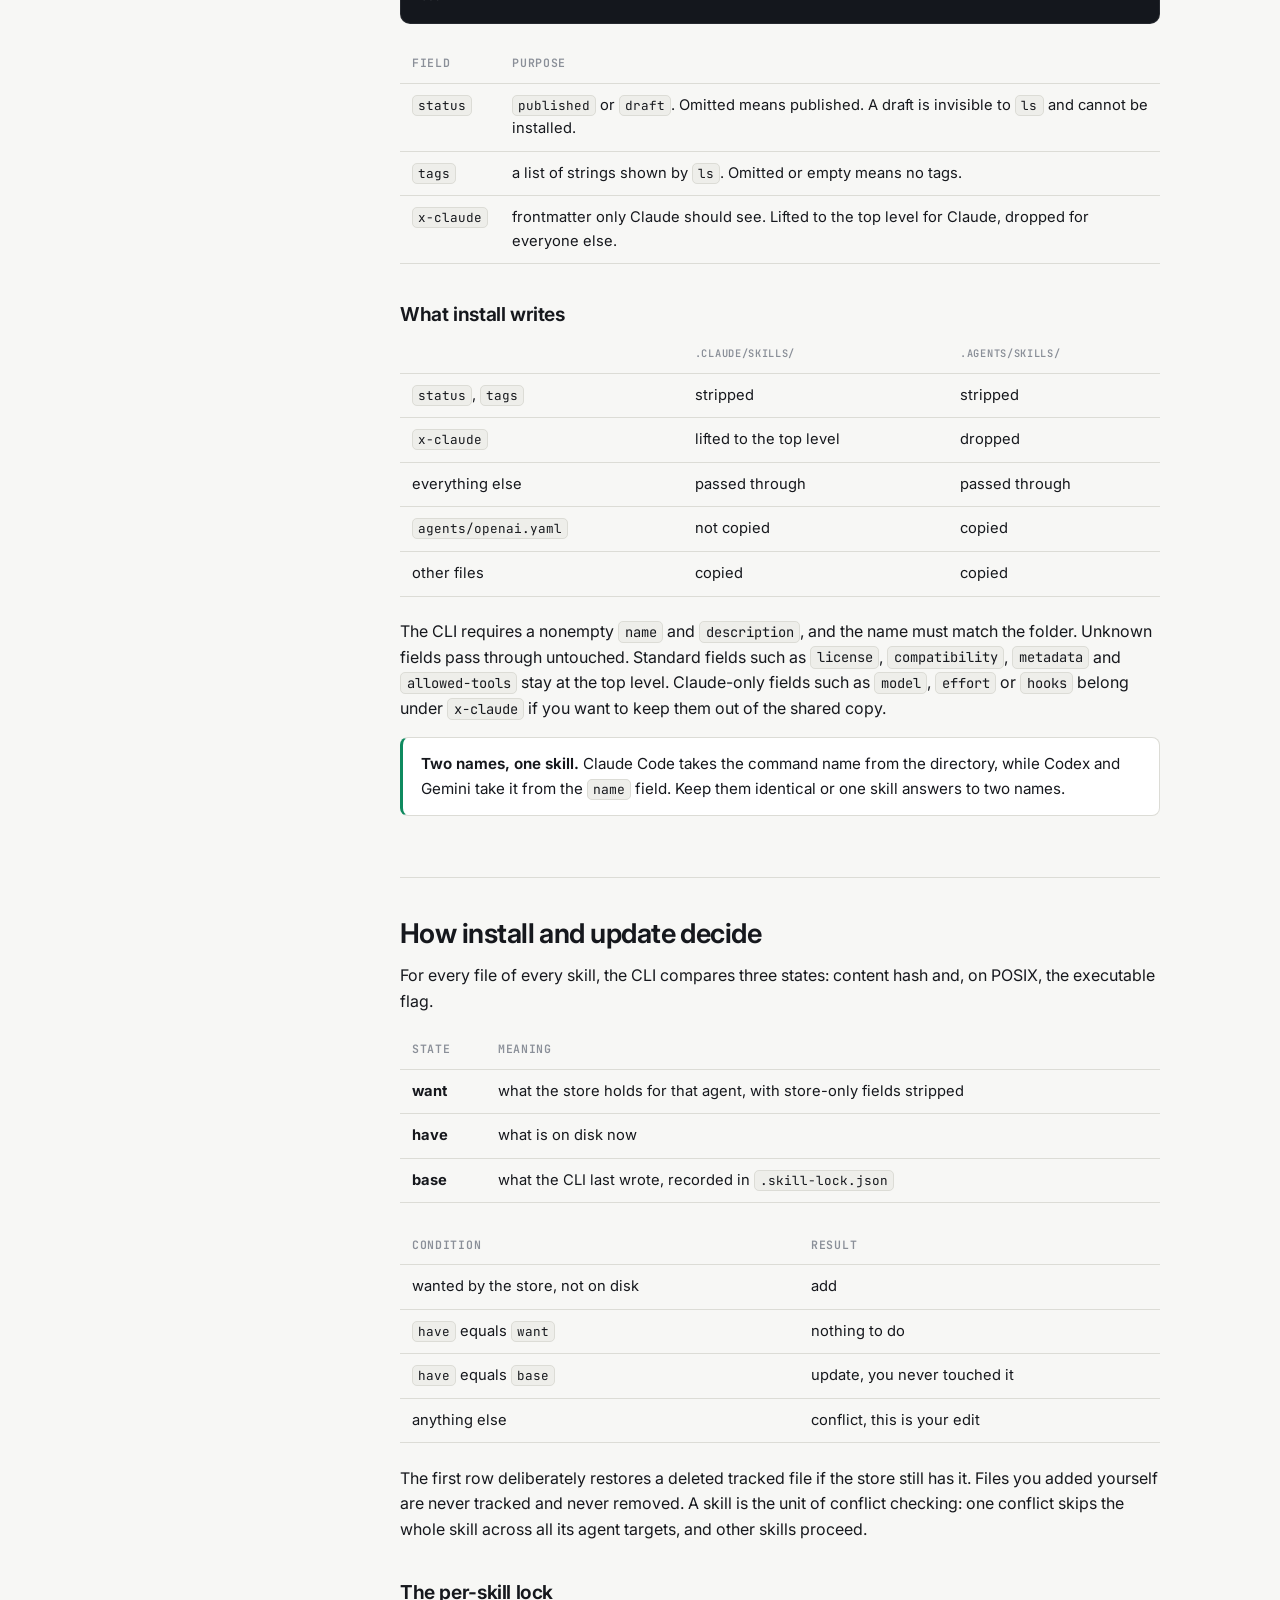
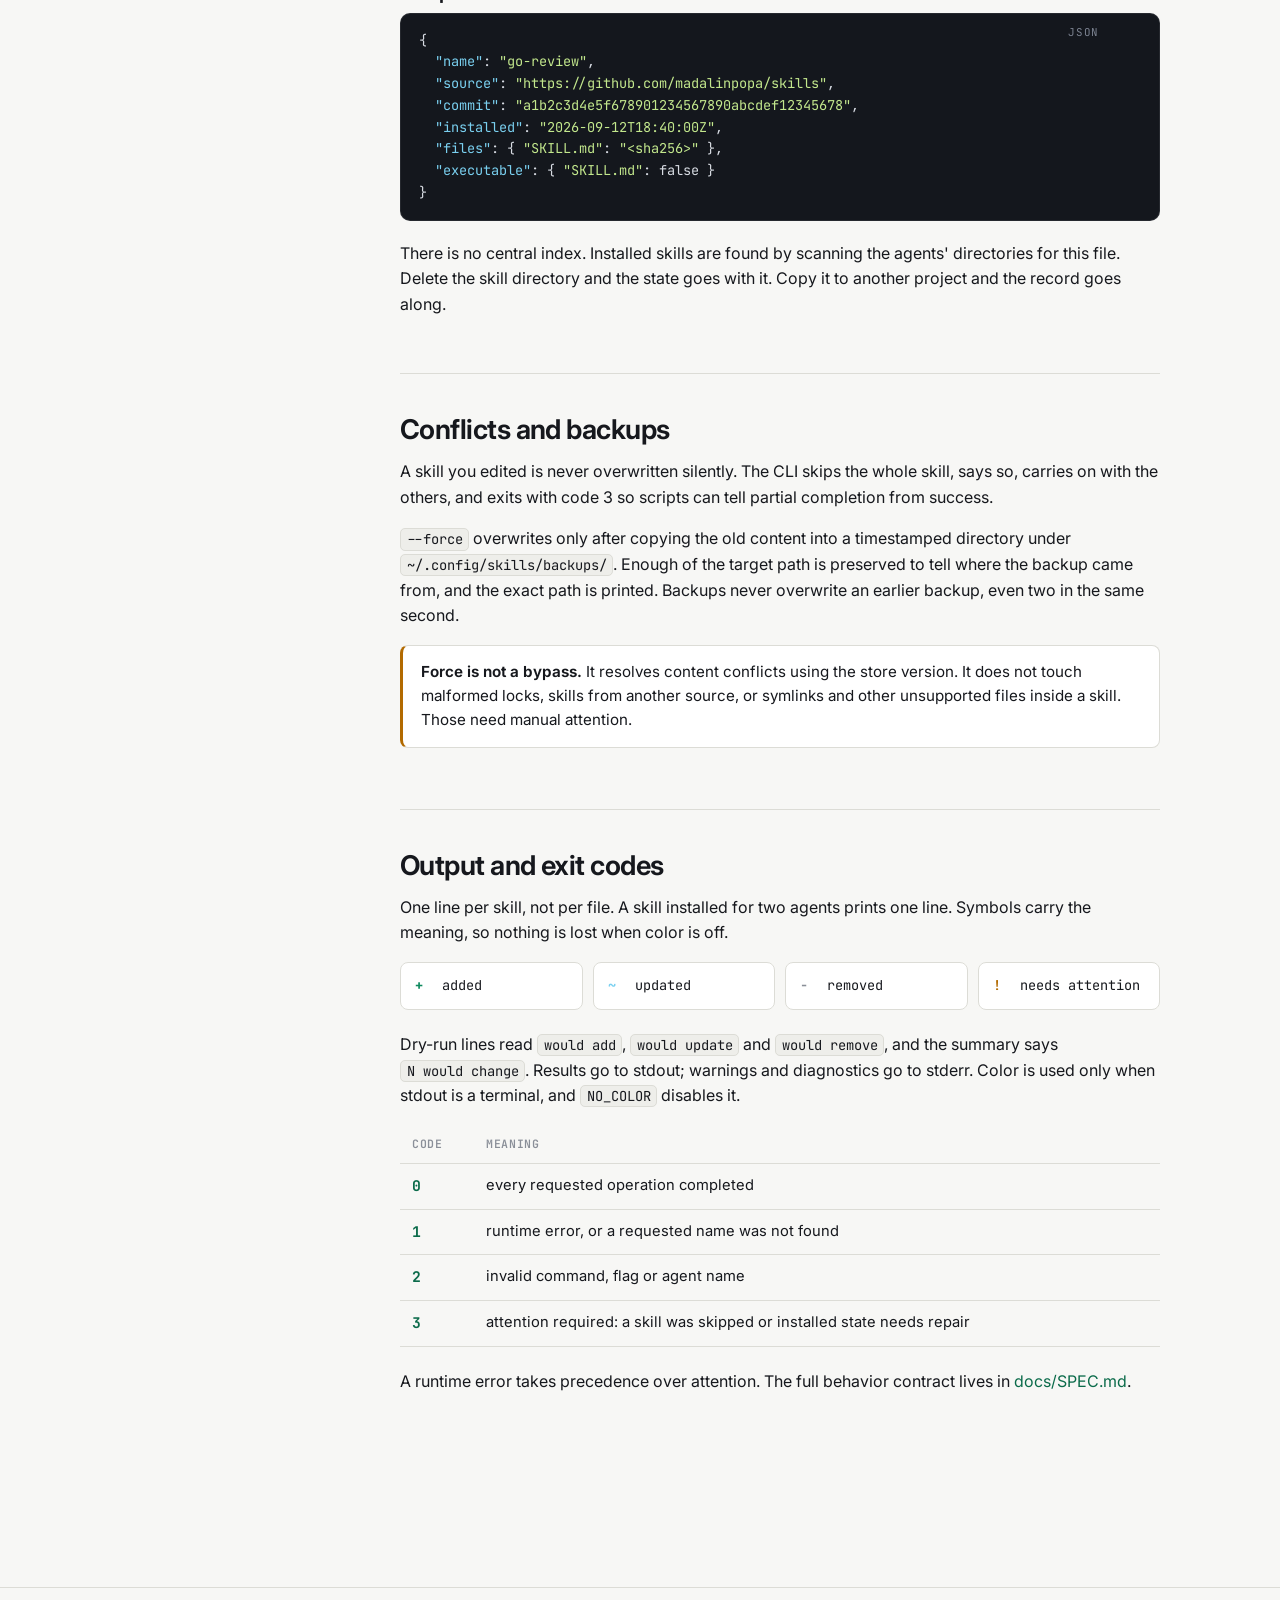
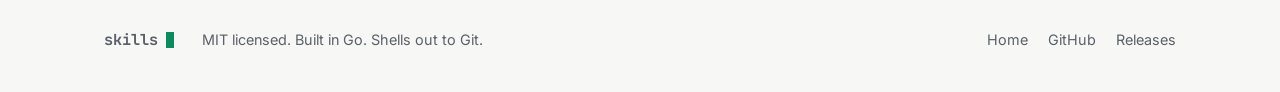
==== commit fec400ae: "feat(release): publish a Homebrew cask to madalinpopa/homebrew-tap" ====
--- a/site/docs/index.html
+++ b/site/docs/index.html
@@ -91,7 +91,7 @@
       <h2>Install <a class="anchor" href="#install">#</a></h2>
       <p>Install with Homebrew on macOS, with Go, or download a binary for macOS, Linux, or Windows from
         <a href="https://github.com/madalinpopa/skills/releases" rel="noopener">Releases</a>.</p>
-      <div class="code" data-lang="sh"><pre><span class="p">$ </span>brew install madalinpopa/tap/skills
+      <div class="code" data-lang="sh"><pre><span class="p">$ </span>brew install --cask madalinpopa/tap/skills
 <span class="p">$ </span>go install github.com/madalinpopa/skills@latest</pre></div>
       <p>The CLI shells out to Git. It needs Git 2.45 or newer on your <code>PATH</code> and checks the
         version before every command that touches the store. An older Git is an error that names the version found.</p>
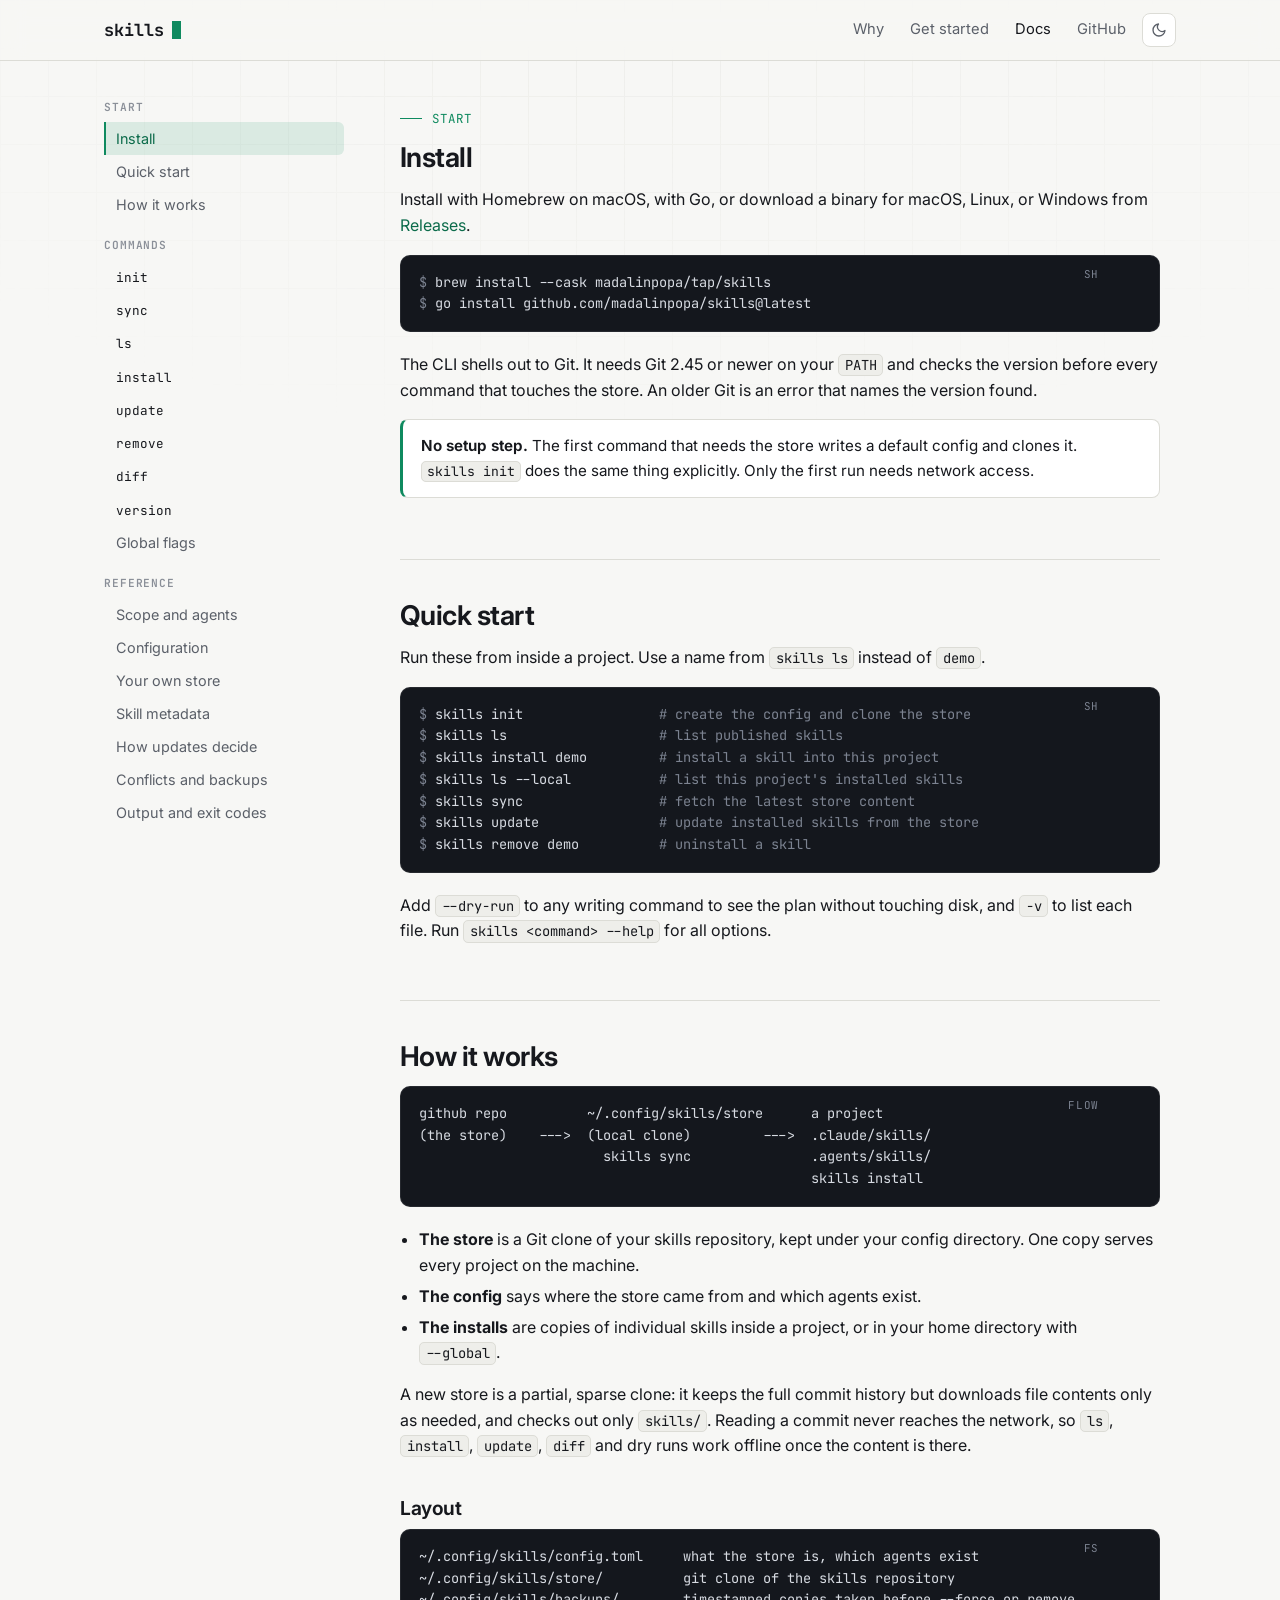
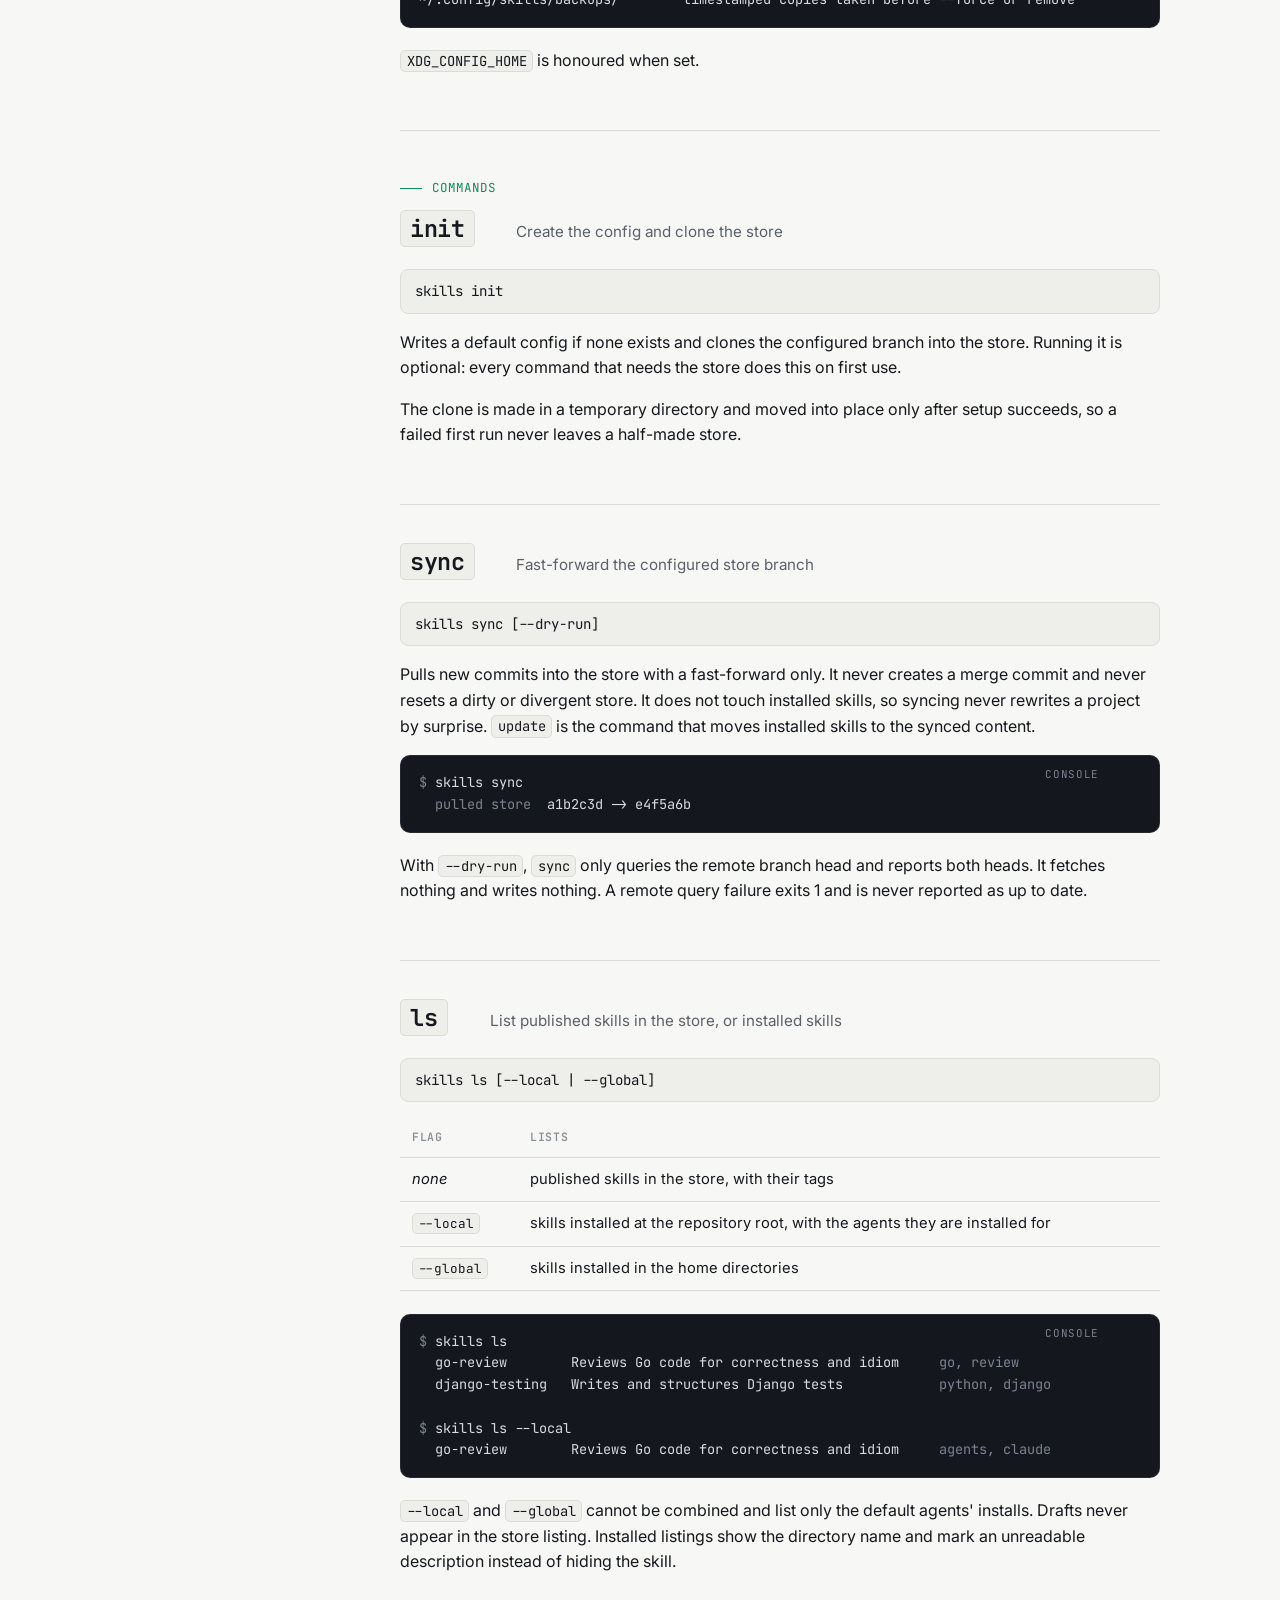
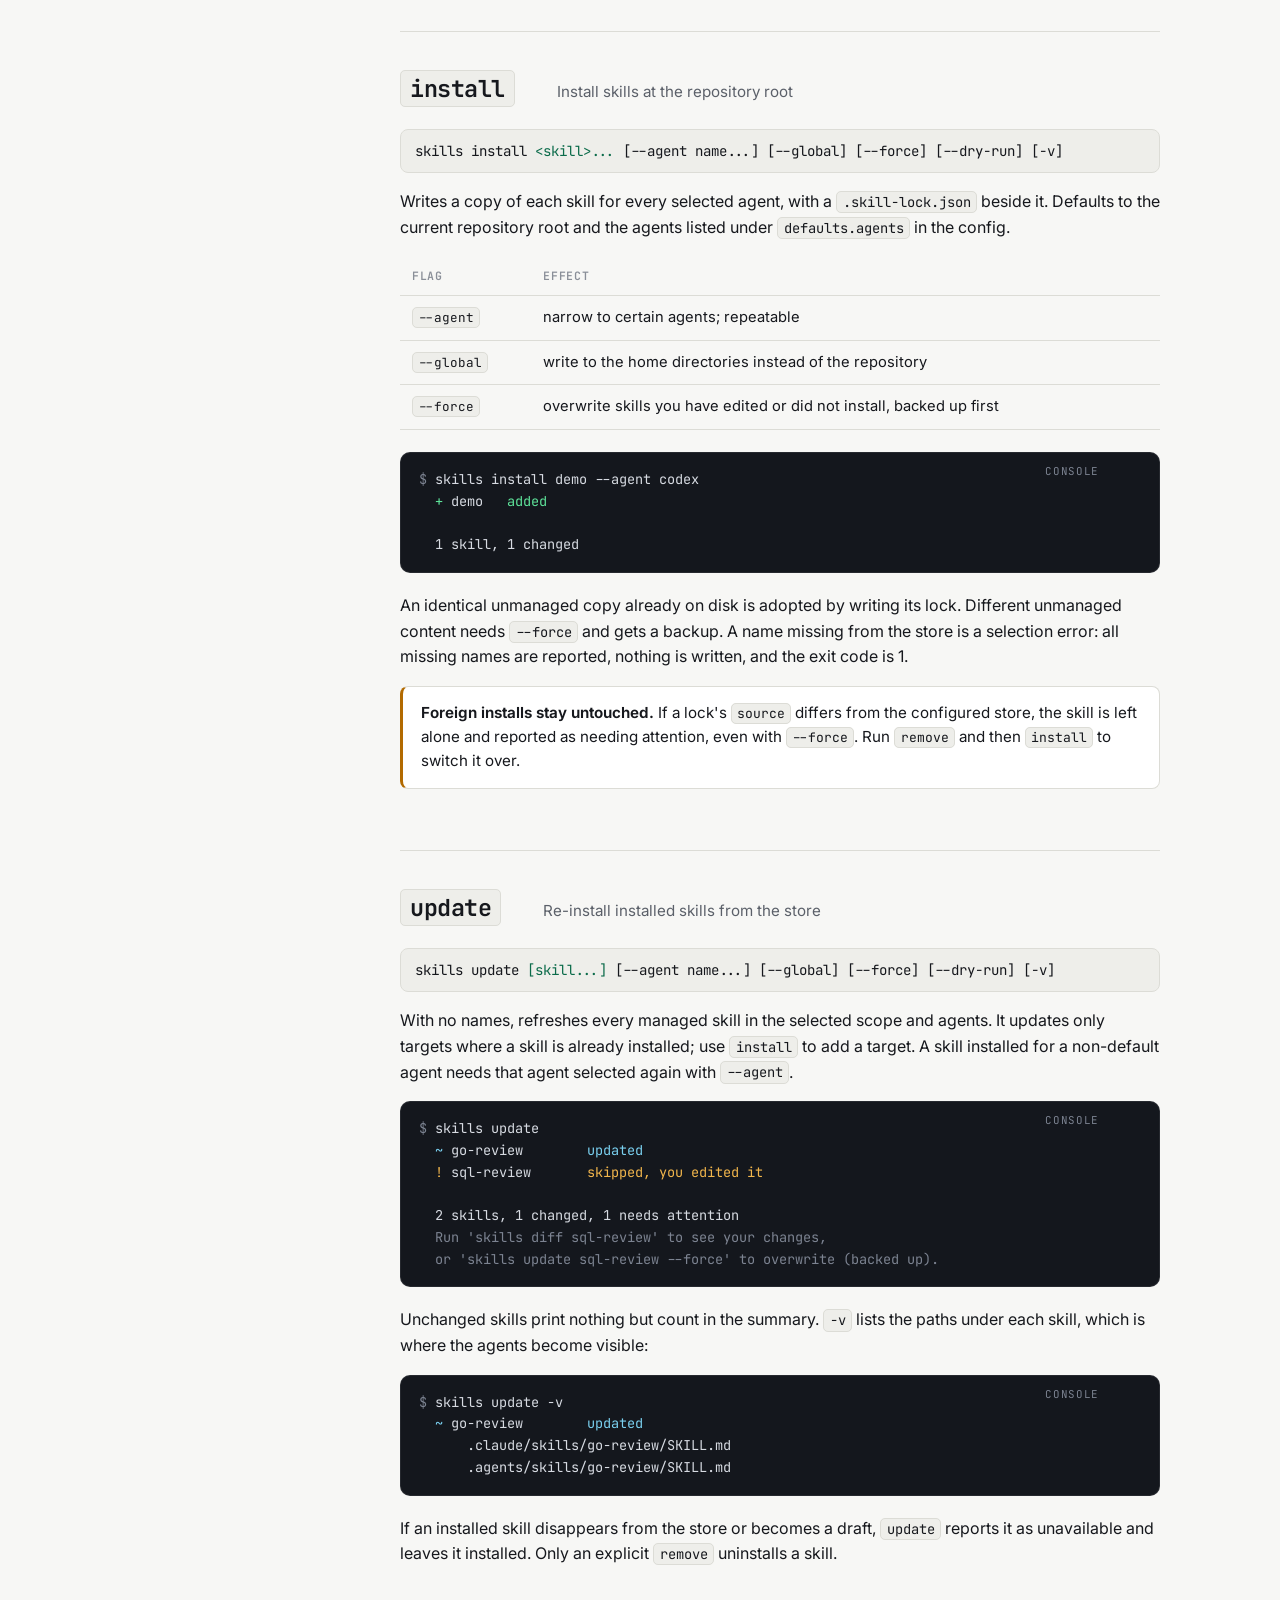
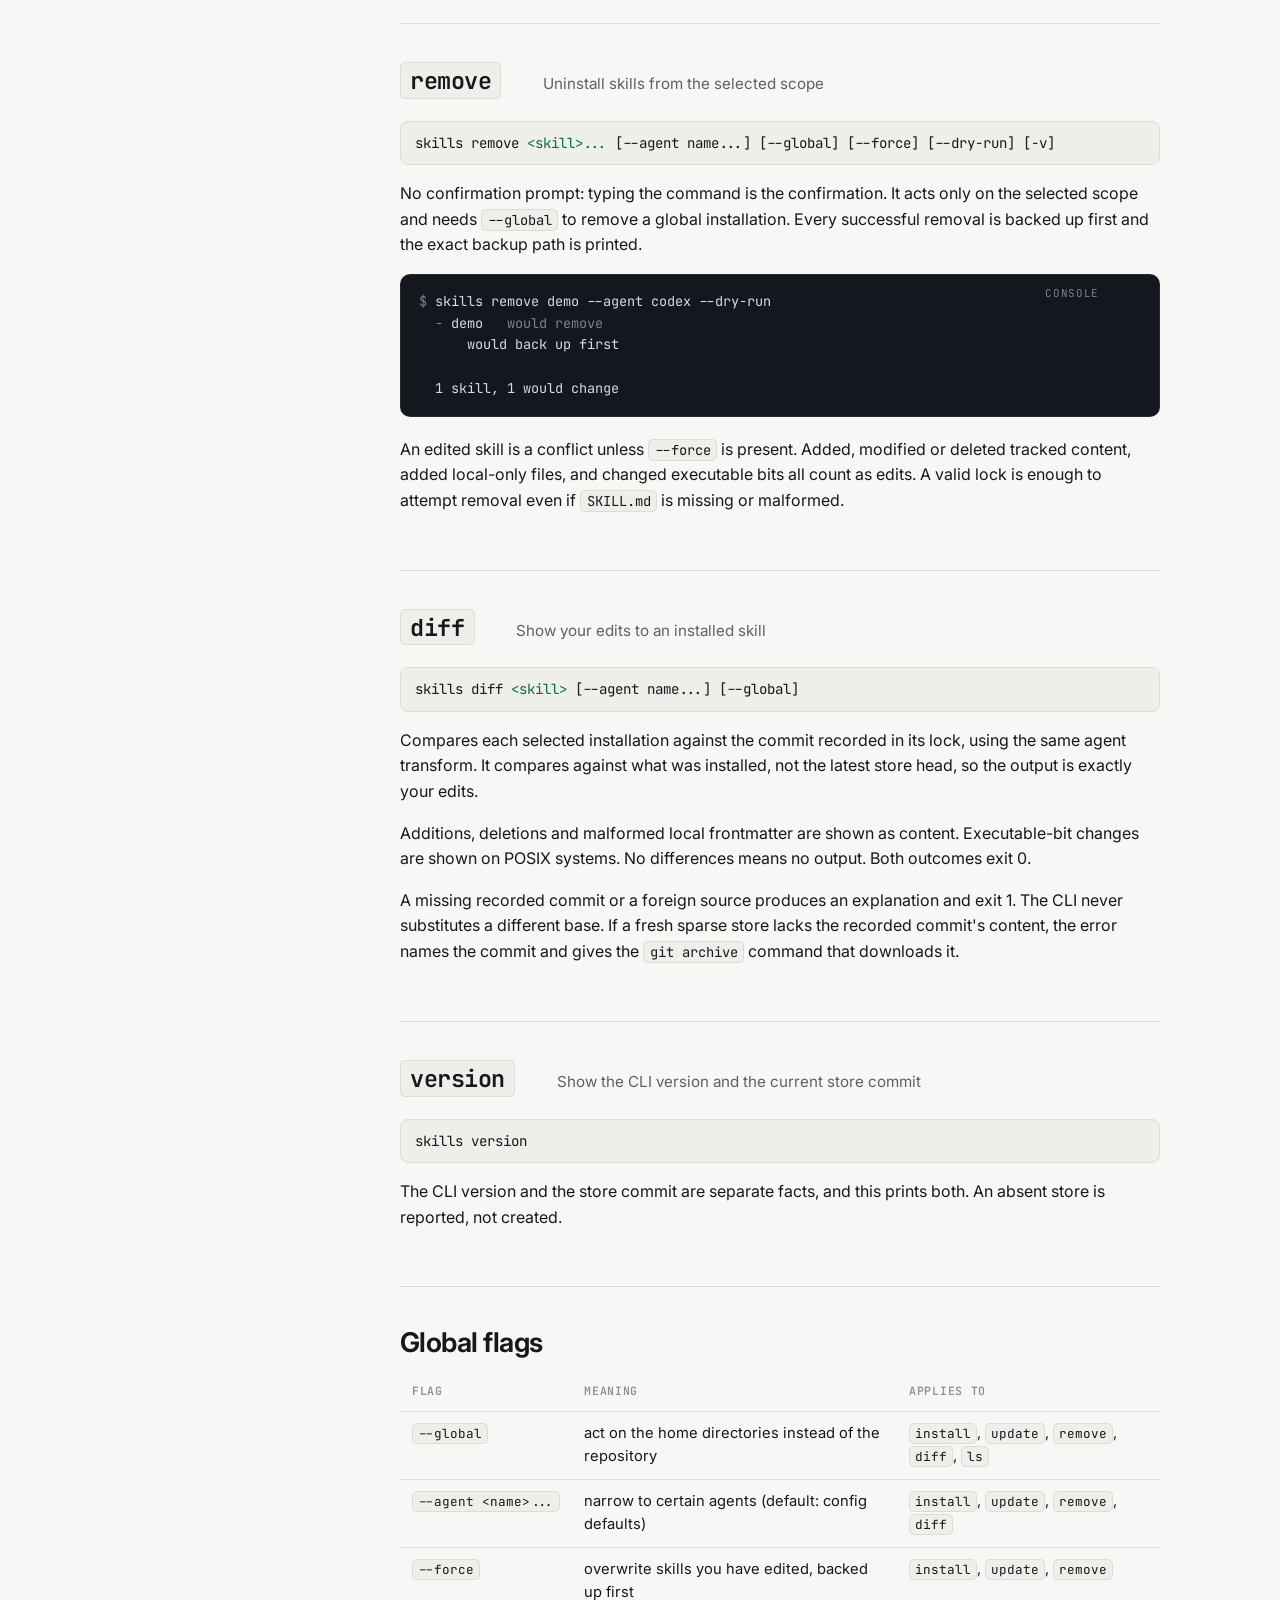
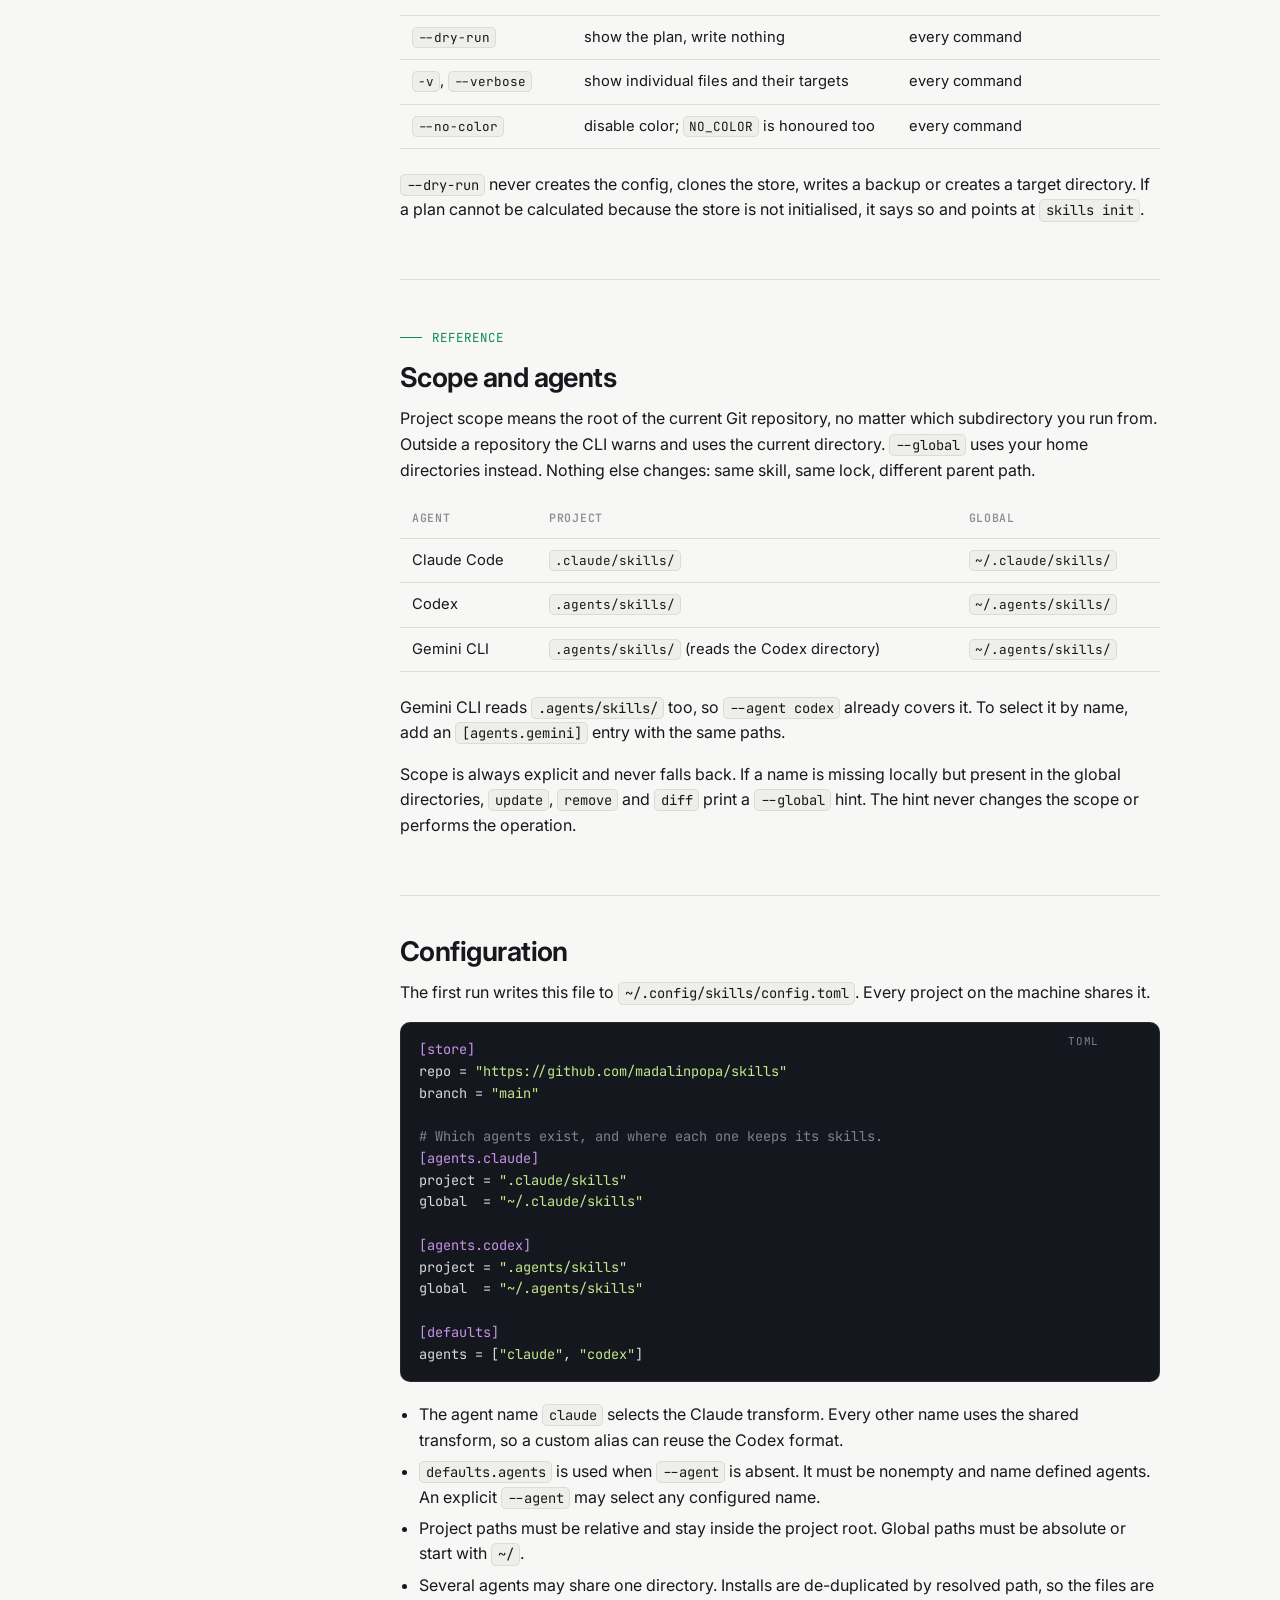
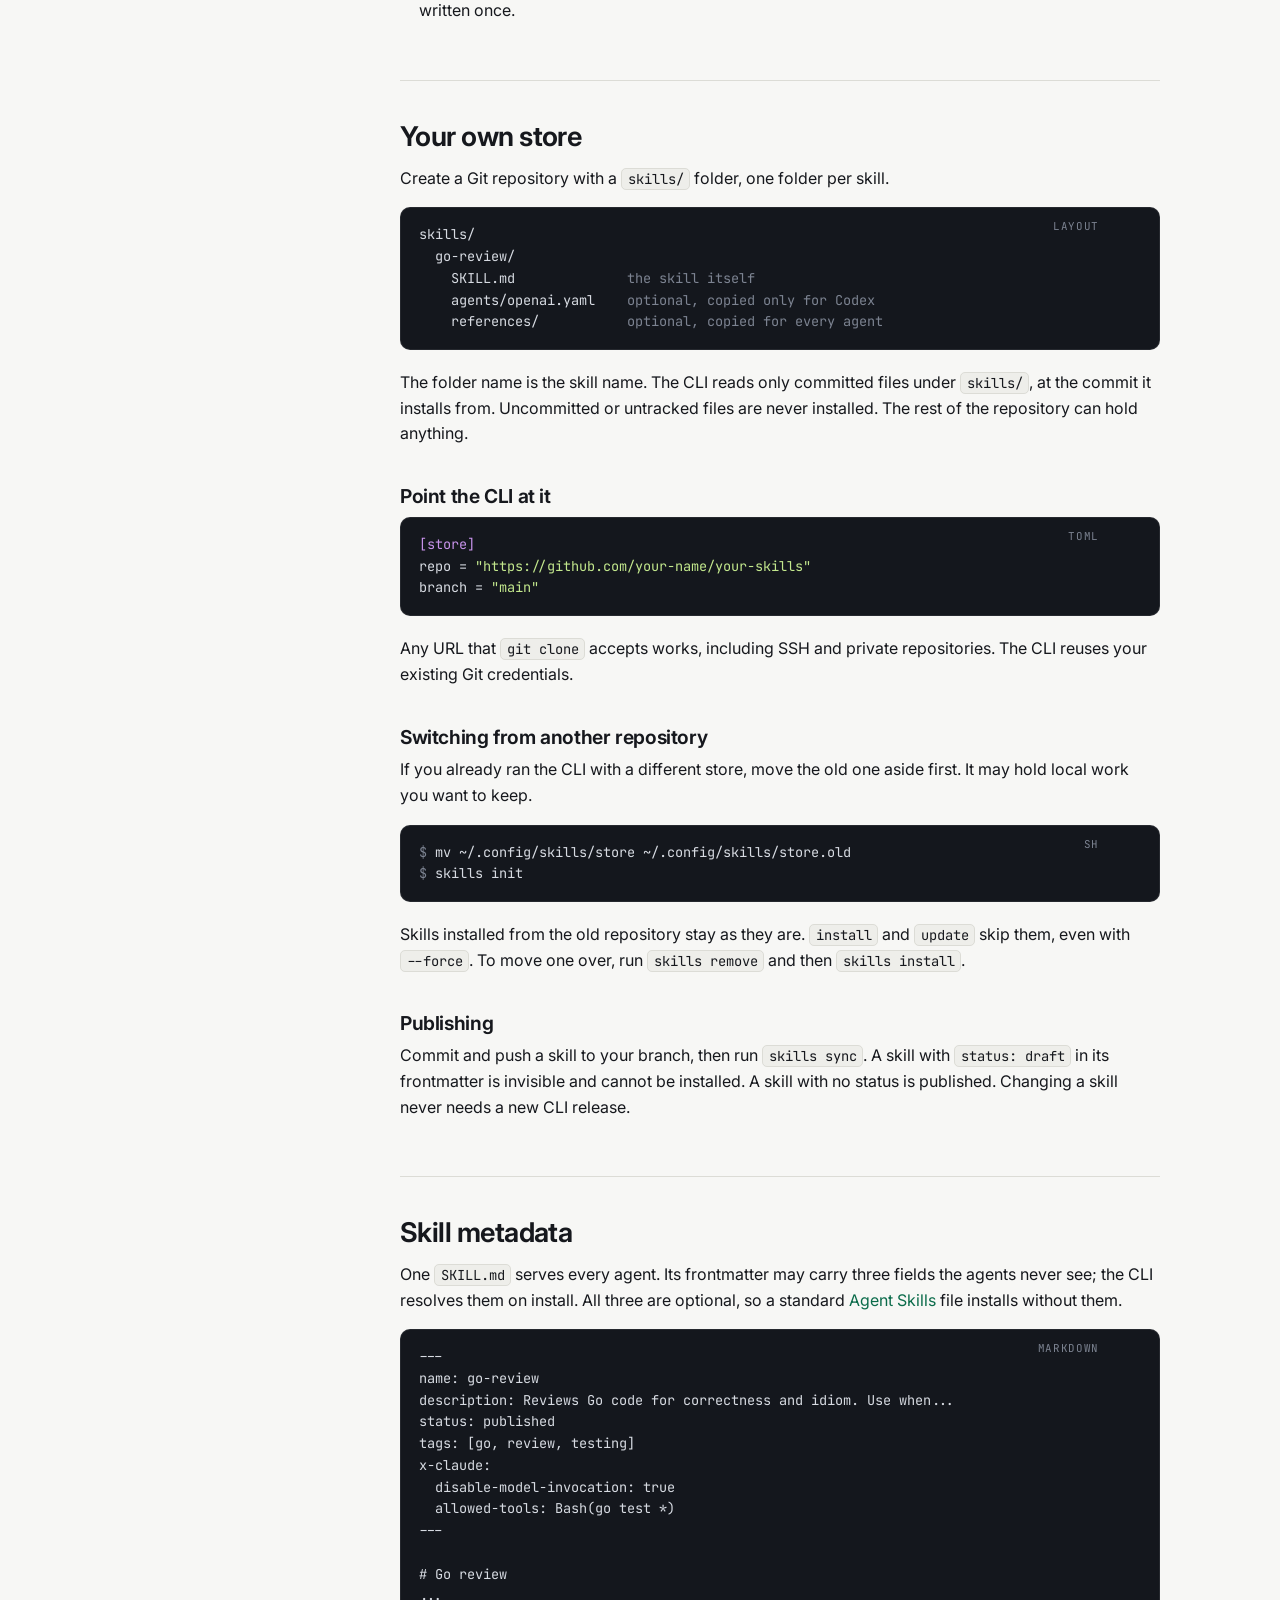
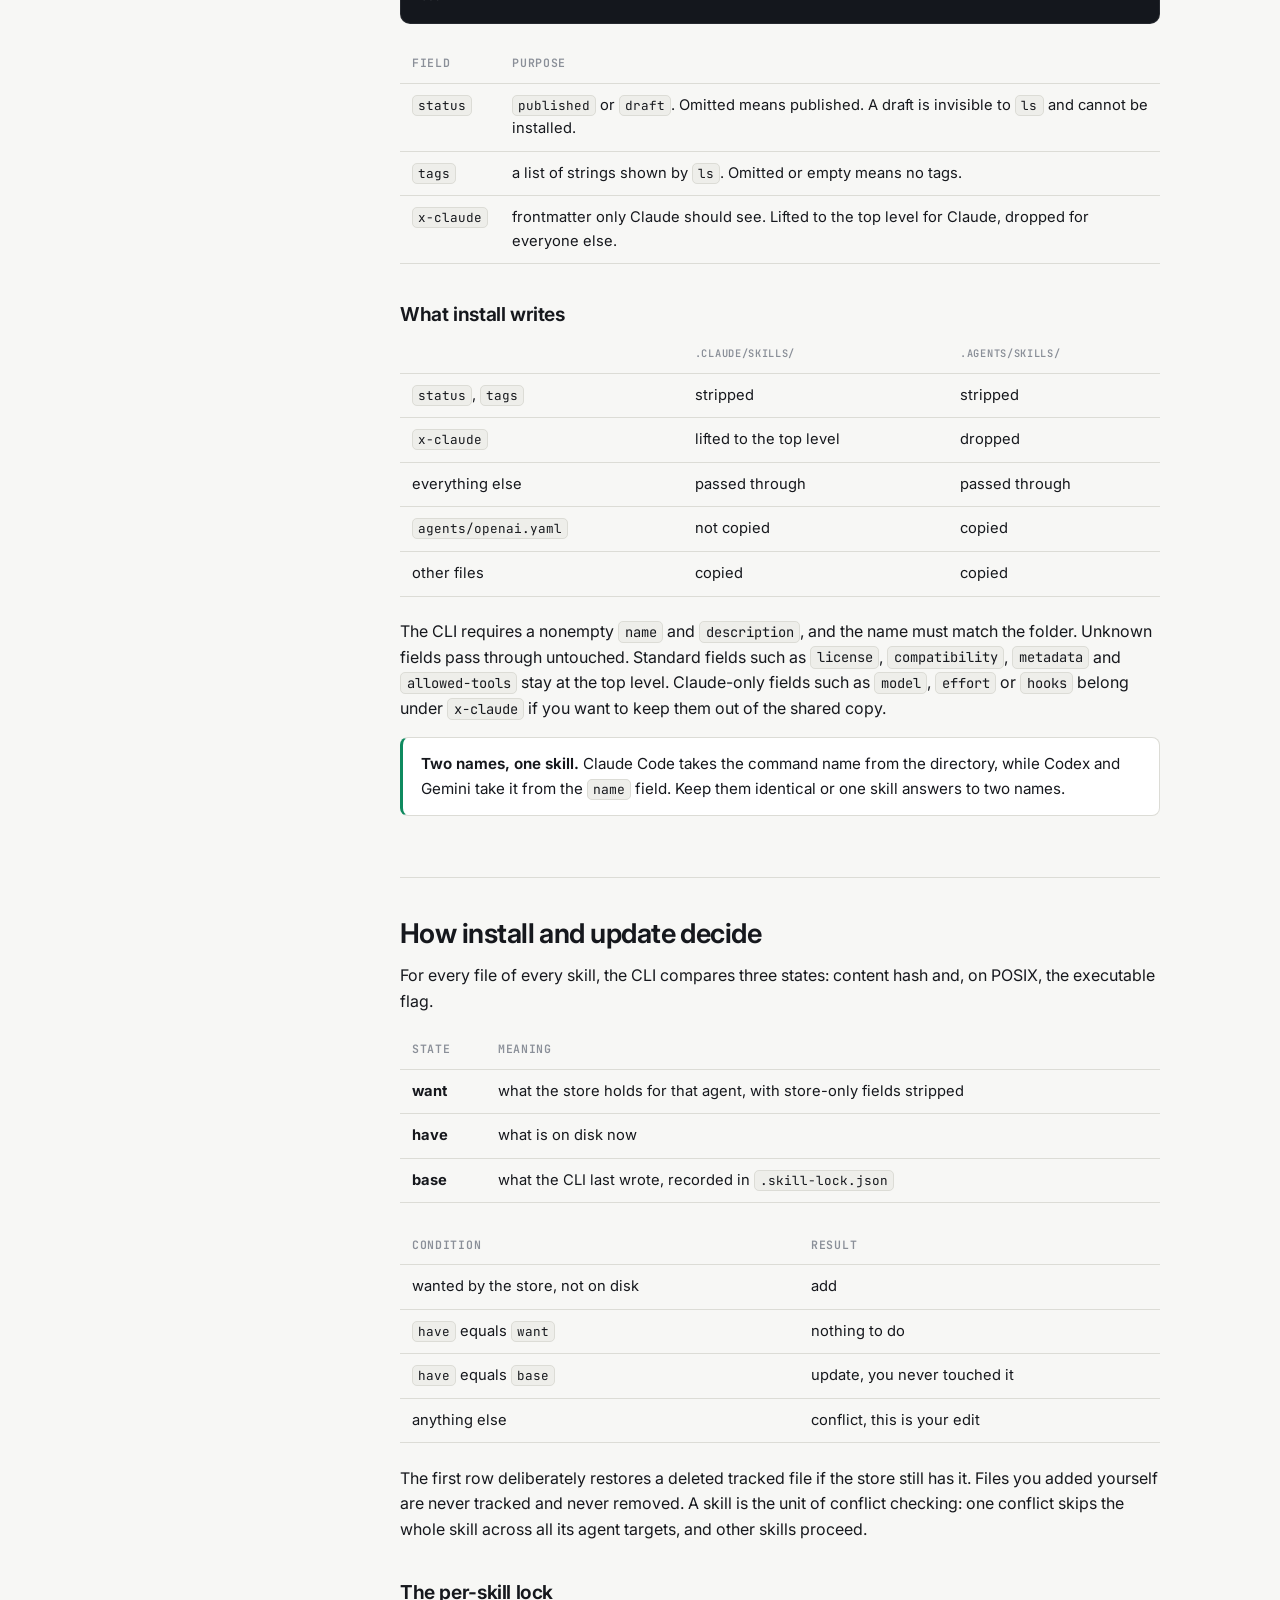
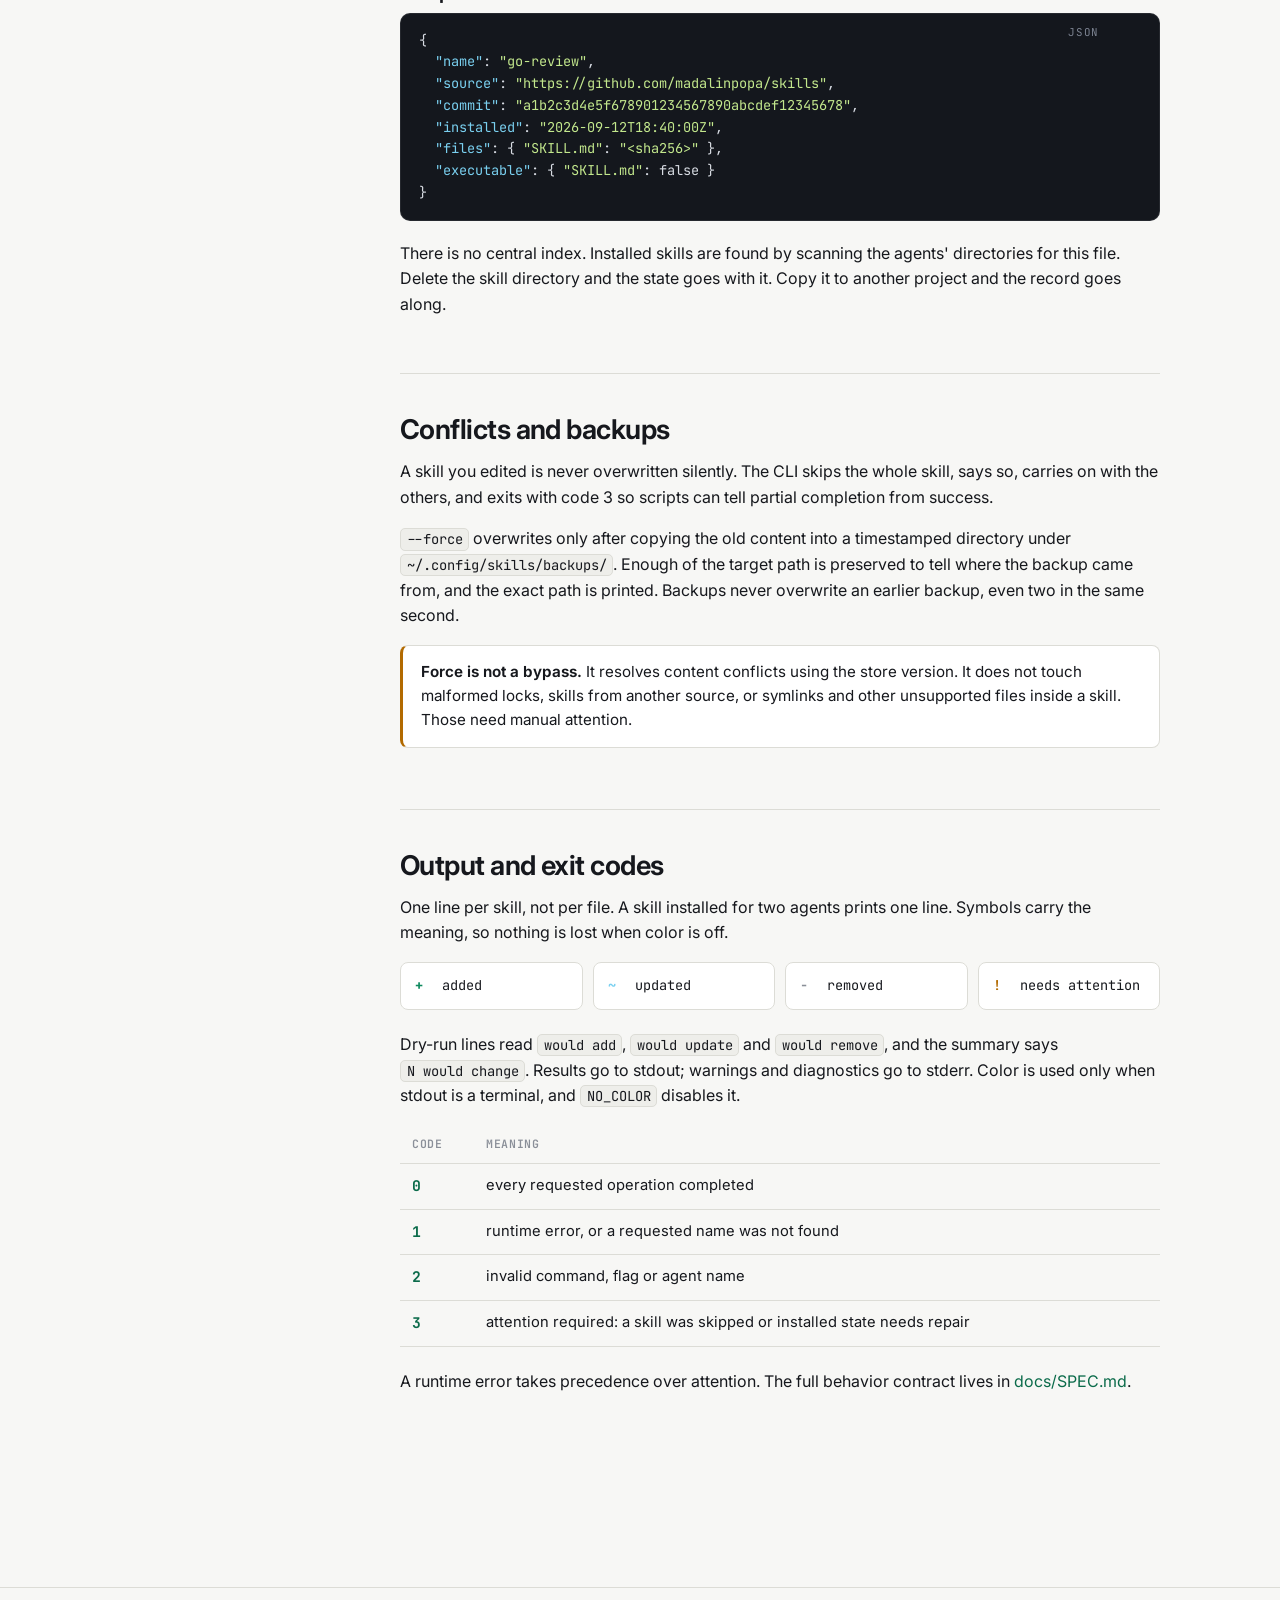
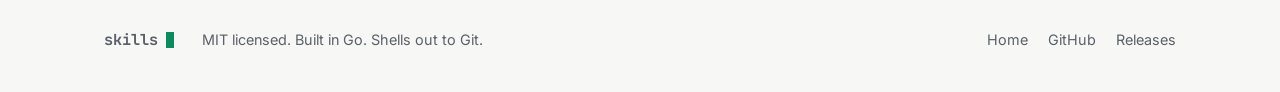
==== commit 1bd26508: "docs(site): remove fork note from store section" ====
--- a/site/docs/index.html
+++ b/site/docs/index.html
@@ -5,20 +5,24 @@
   <meta name="viewport" content="width=device-width, initial-scale=1">
   <title>Docs · skills CLI</title>
   <meta name="description" content="Every command, flag, and file the skills CLI uses: install, update, diff, remove, sync, configuration, skill metadata, and exit codes.">
-  <link rel="canonical" href="https://madalinpopa.github.io/skills/docs/">
+  <link rel="canonical" href="https://skills.coderustle.com/docs/">
   <meta property="og:type" content="website">
   <meta property="og:site_name" content="skills">
-  <meta property="og:url" content="https://madalinpopa.github.io/skills/docs/">
-  <meta property="og:title" content="skills CLI docs">
-  <meta property="og:description" content="Every command, flag, and file the skills CLI uses: install, update, diff, remove, sync, configuration, skill metadata, and exit codes.">
-  <meta property="og:image" content="https://madalinpopa.github.io/skills/assets/og.png">
+  <meta property="og:locale" content="en_US">
+  <meta property="og:url" content="https://skills.coderustle.com/docs/">
+  <meta property="og:title" content="skills CLI docs — every command, flag, and file">
+  <meta property="og:description" content="Install, update, diff, remove, and sync agent skills. Configuration, skill metadata, and exit codes in one place.">
+  <meta property="og:image" content="https://skills.coderustle.com/assets/og.png">
+  <meta property="og:image:secure_url" content="https://skills.coderustle.com/assets/og.png">
+  <meta property="og:image:type" content="image/png">
   <meta property="og:image:width" content="1200">
   <meta property="og:image:height" content="630">
-  <meta property="og:image:alt" content="Your skills. Your repo. Your rules. A CLI for agent skills.">
+  <meta property="og:image:alt" content="skills: Your skills. Your repo. Your rules. A CLI for agent skills.">
   <meta name="twitter:card" content="summary_large_image">
-  <meta name="twitter:title" content="skills CLI docs">
-  <meta name="twitter:description" content="Every command, flag, and file the skills CLI uses: install, update, diff, remove, sync, configuration, skill metadata, and exit codes.">
-  <meta name="twitter:image" content="https://madalinpopa.github.io/skills/assets/og.png">
+  <meta name="twitter:title" content="skills CLI docs — every command, flag, and file">
+  <meta name="twitter:description" content="Install, update, diff, remove, and sync agent skills. Configuration, skill metadata, and exit codes in one place.">
+  <meta name="twitter:image" content="https://skills.coderustle.com/assets/og.png">
+  <meta name="twitter:image:alt" content="skills: Your skills. Your repo. Your rules. A CLI for agent skills.">
   <link rel="icon" href="../assets/favicon.svg" type="image/svg+xml">
   <link rel="preconnect" href="https://fonts.googleapis.com">
   <link rel="preconnect" href="https://fonts.gstatic.com" crossorigin>
@@ -331,7 +335,7 @@
 
     <section id="own-store">
       <h2>Your own store <a class="anchor" href="#own-store">#</a></h2>
-      <p>You do not need to fork anything. Create a Git repository with a <code>skills/</code> folder, one folder per skill.</p>
+      <p>Create a Git repository with a <code>skills/</code> folder, one folder per skill.</p>
       <div class="code" data-lang="layout"><pre>skills/
   go-review/
     SKILL.md              <span class="m">the skill itself</span>
--- a/site/assets/site.css
+++ b/site/assets/site.css
@@ -1163,6 +1163,11 @@
     grid-template-columns: 1fr;
   }
 
+  .term-body {
+    height: 15.5em;
+    overflow-y: hidden;
+  }
+
   .edge {
     grid-auto-flow: column;
     padding: 4px 0;
@@ -1249,6 +1254,10 @@
     animation: none;
   }
 
+  .term-body {
+    height: auto;
+  }
+
   .btn:hover {
     transform: none;
   }
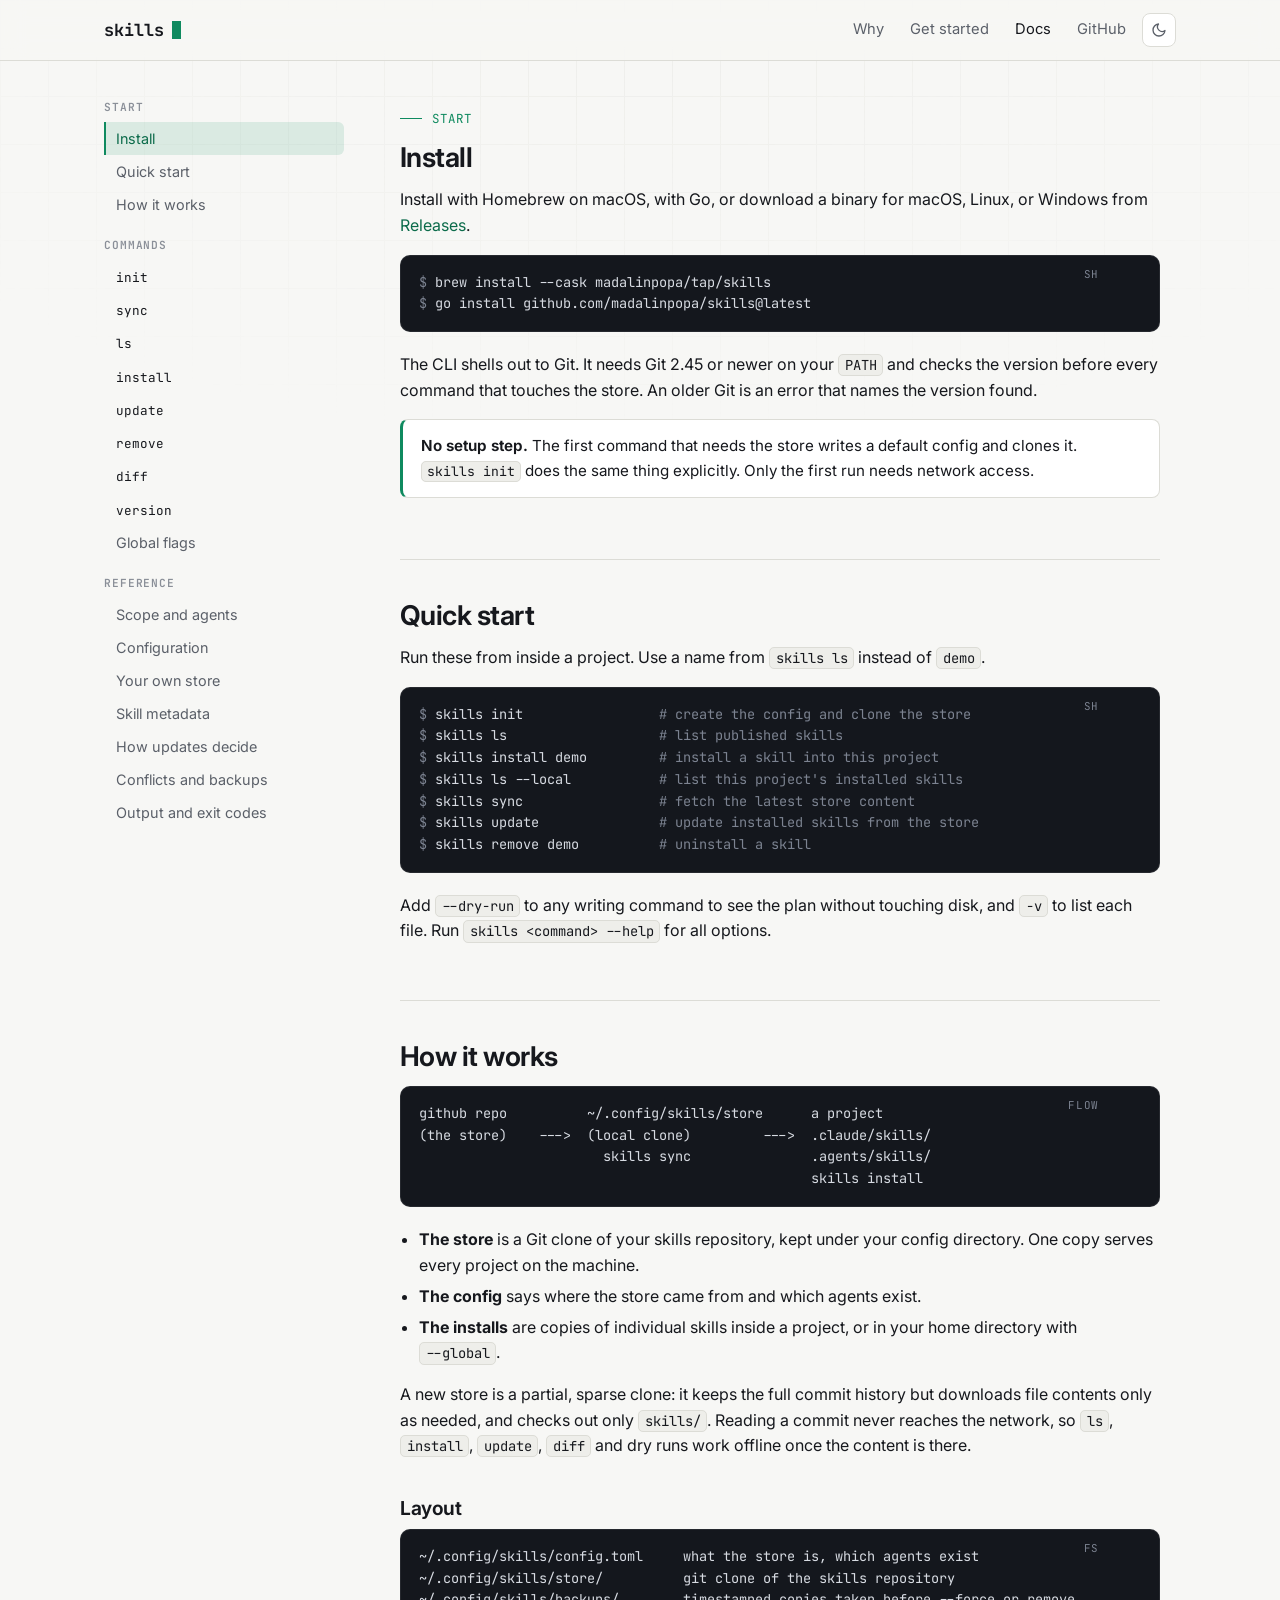
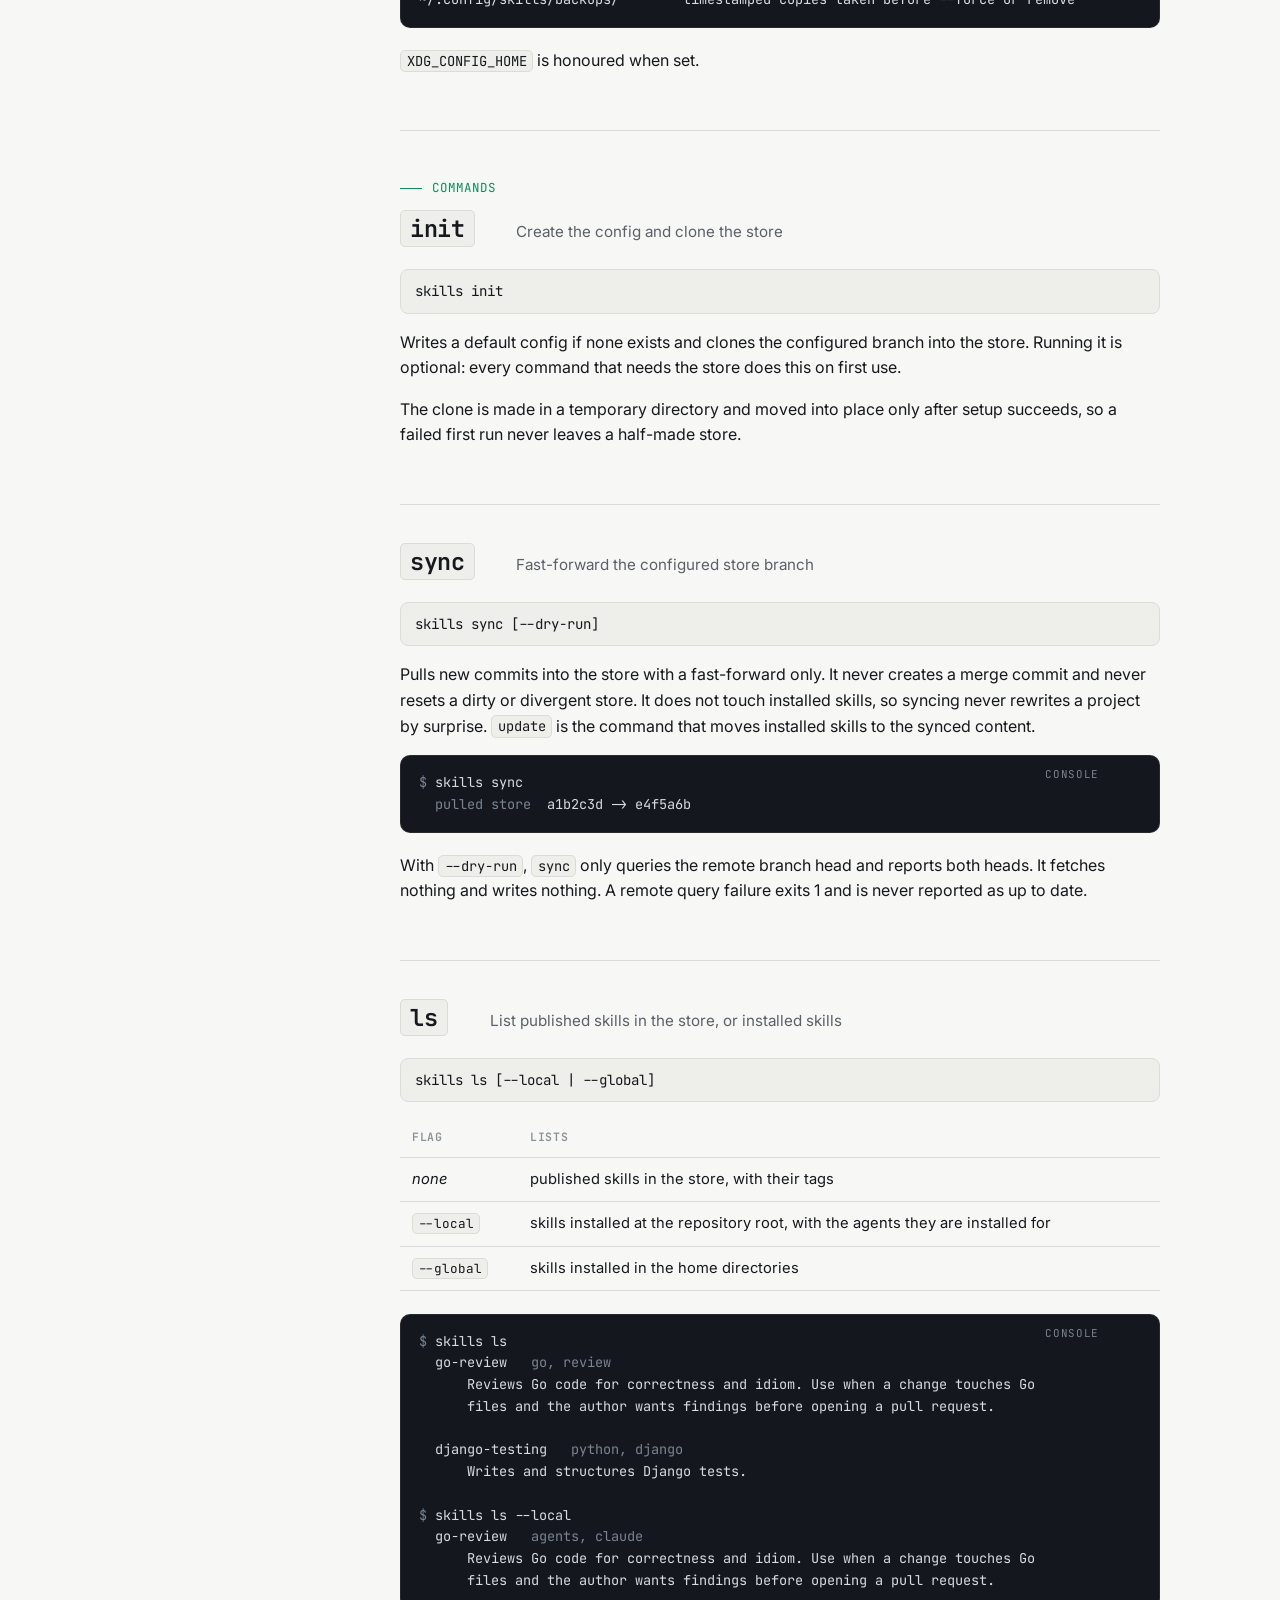
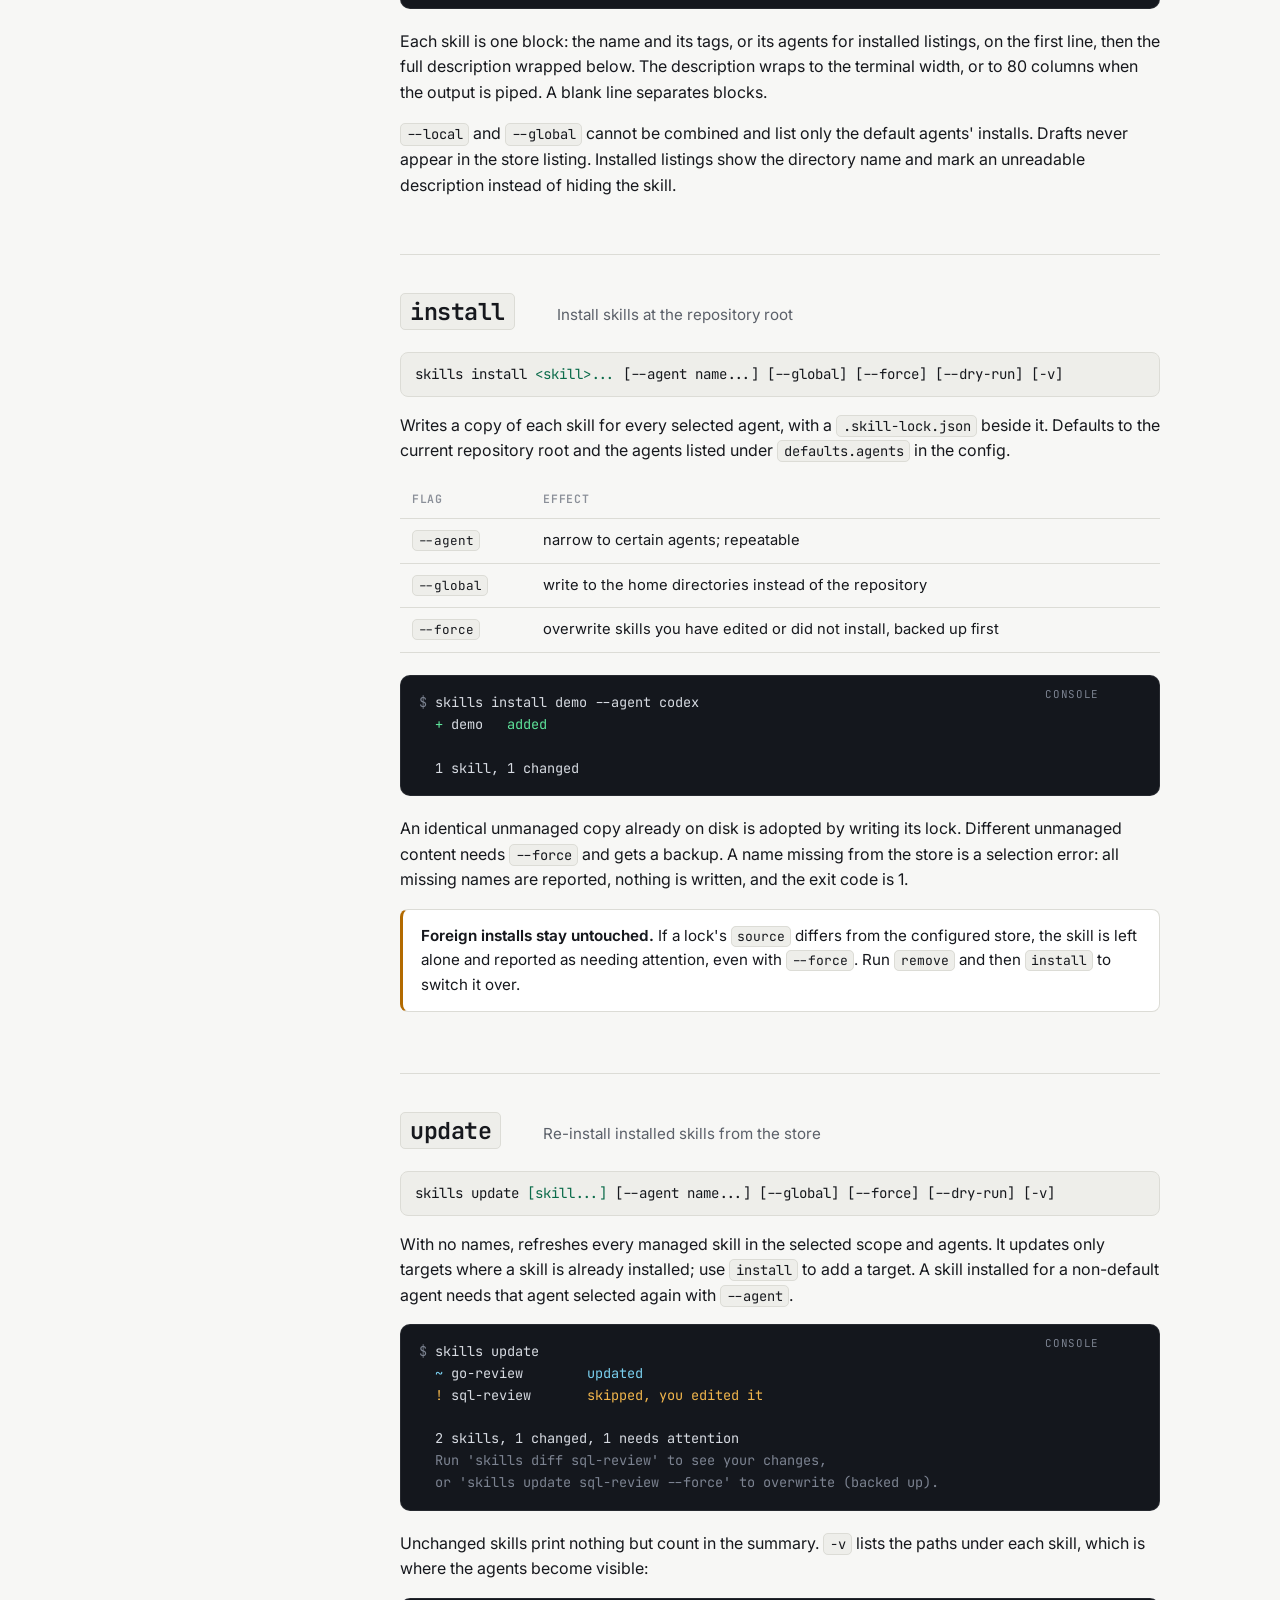
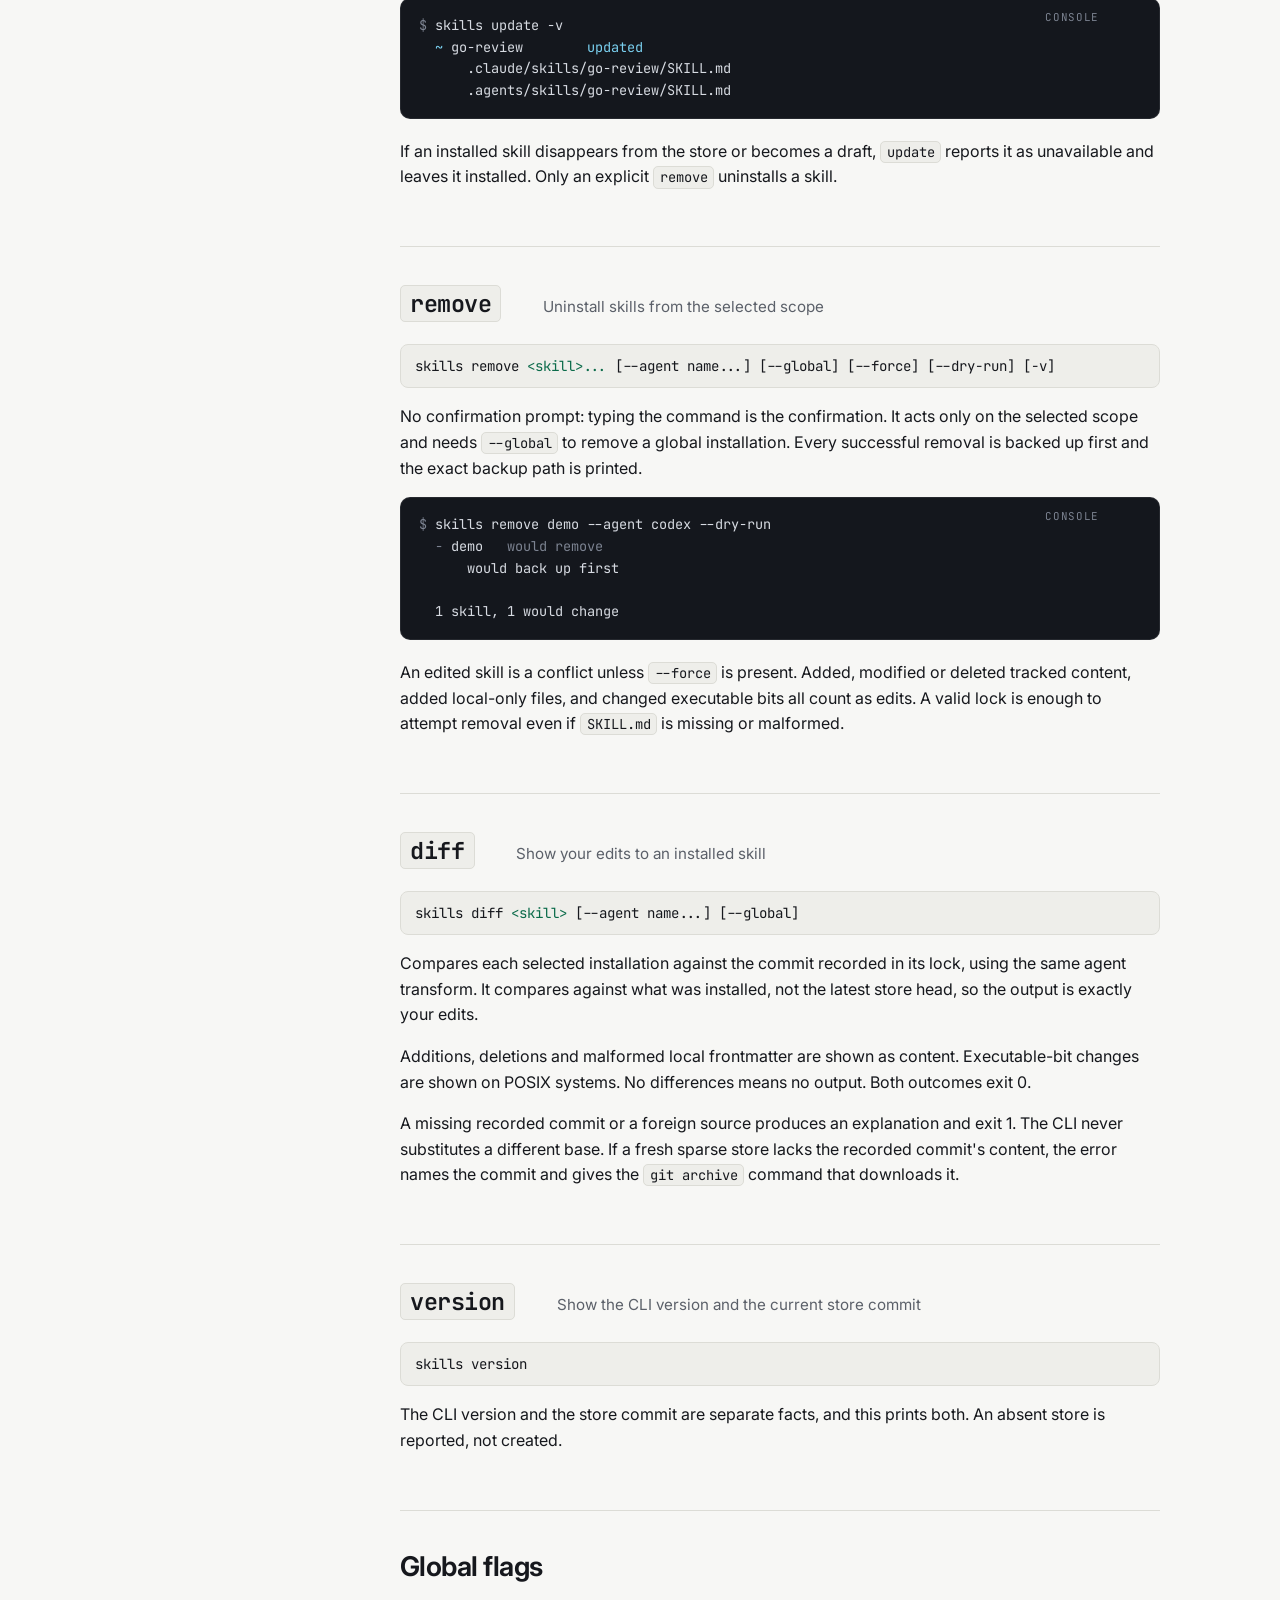
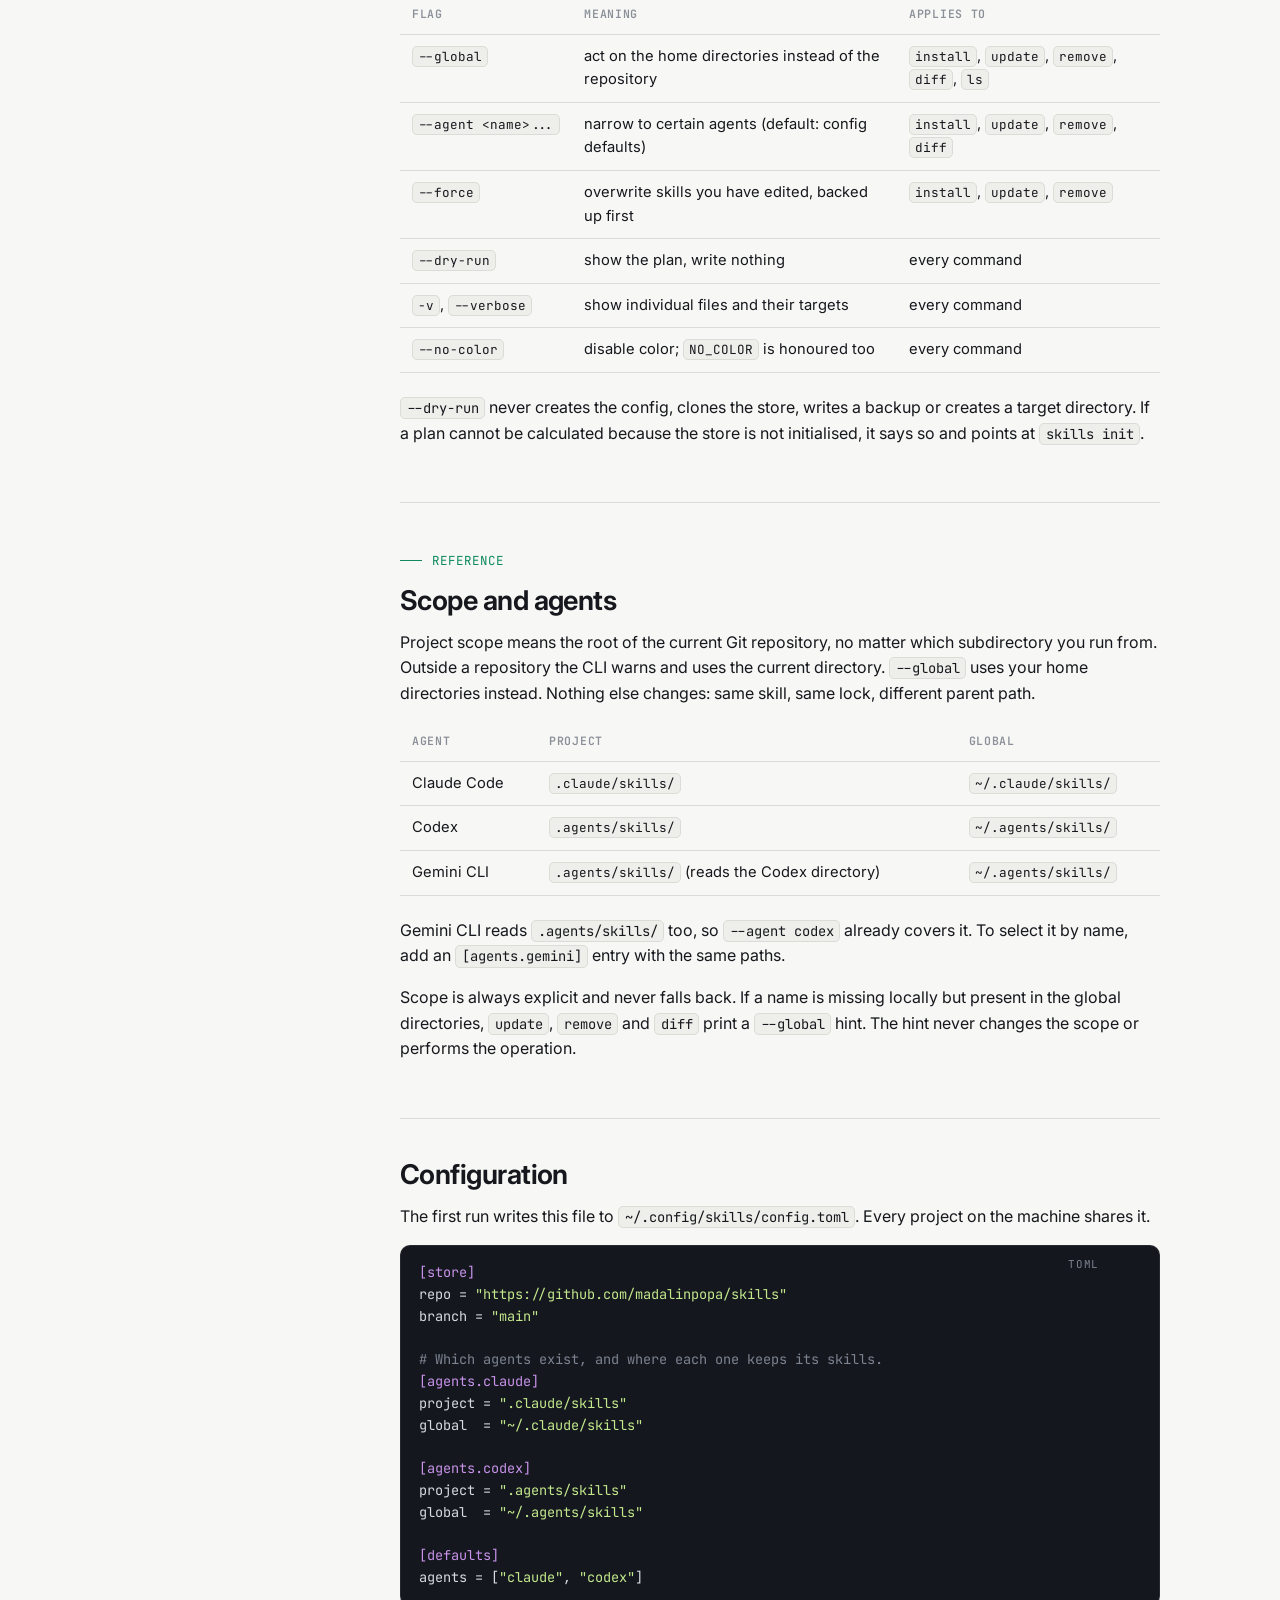
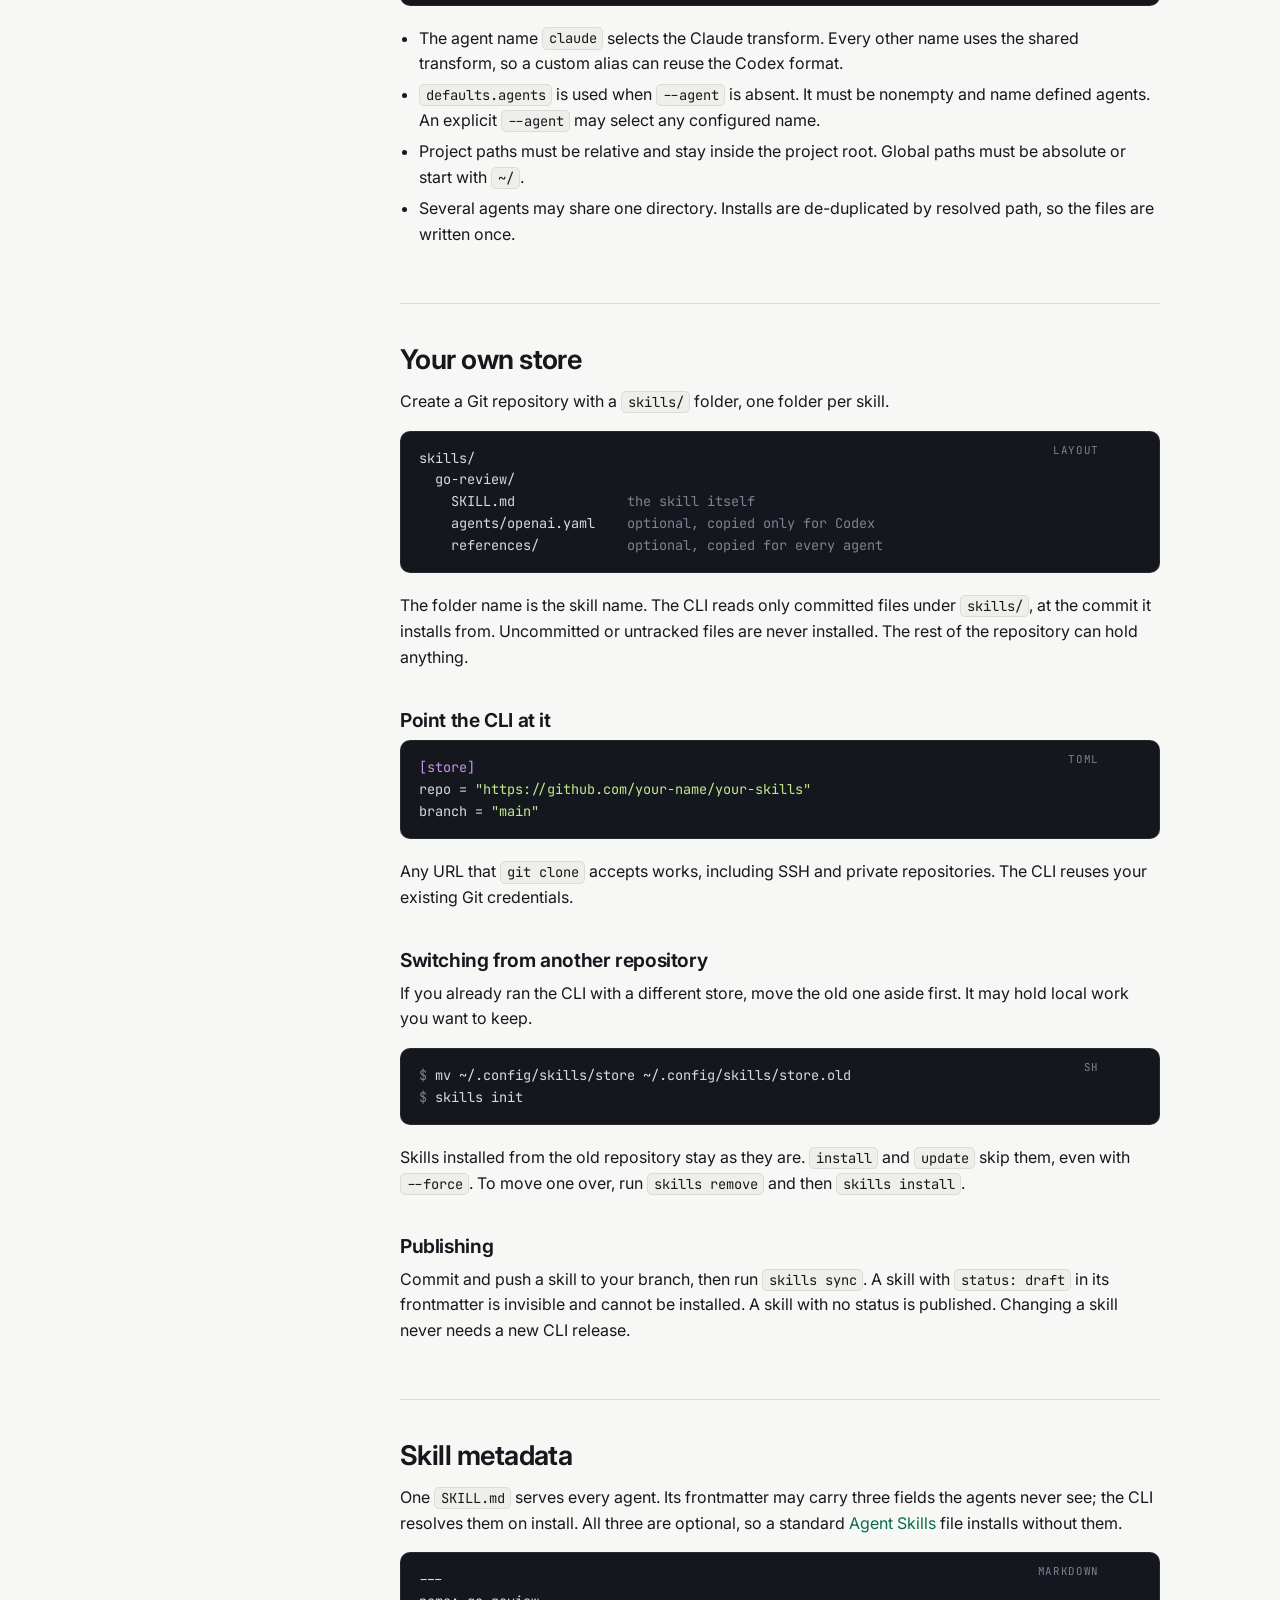
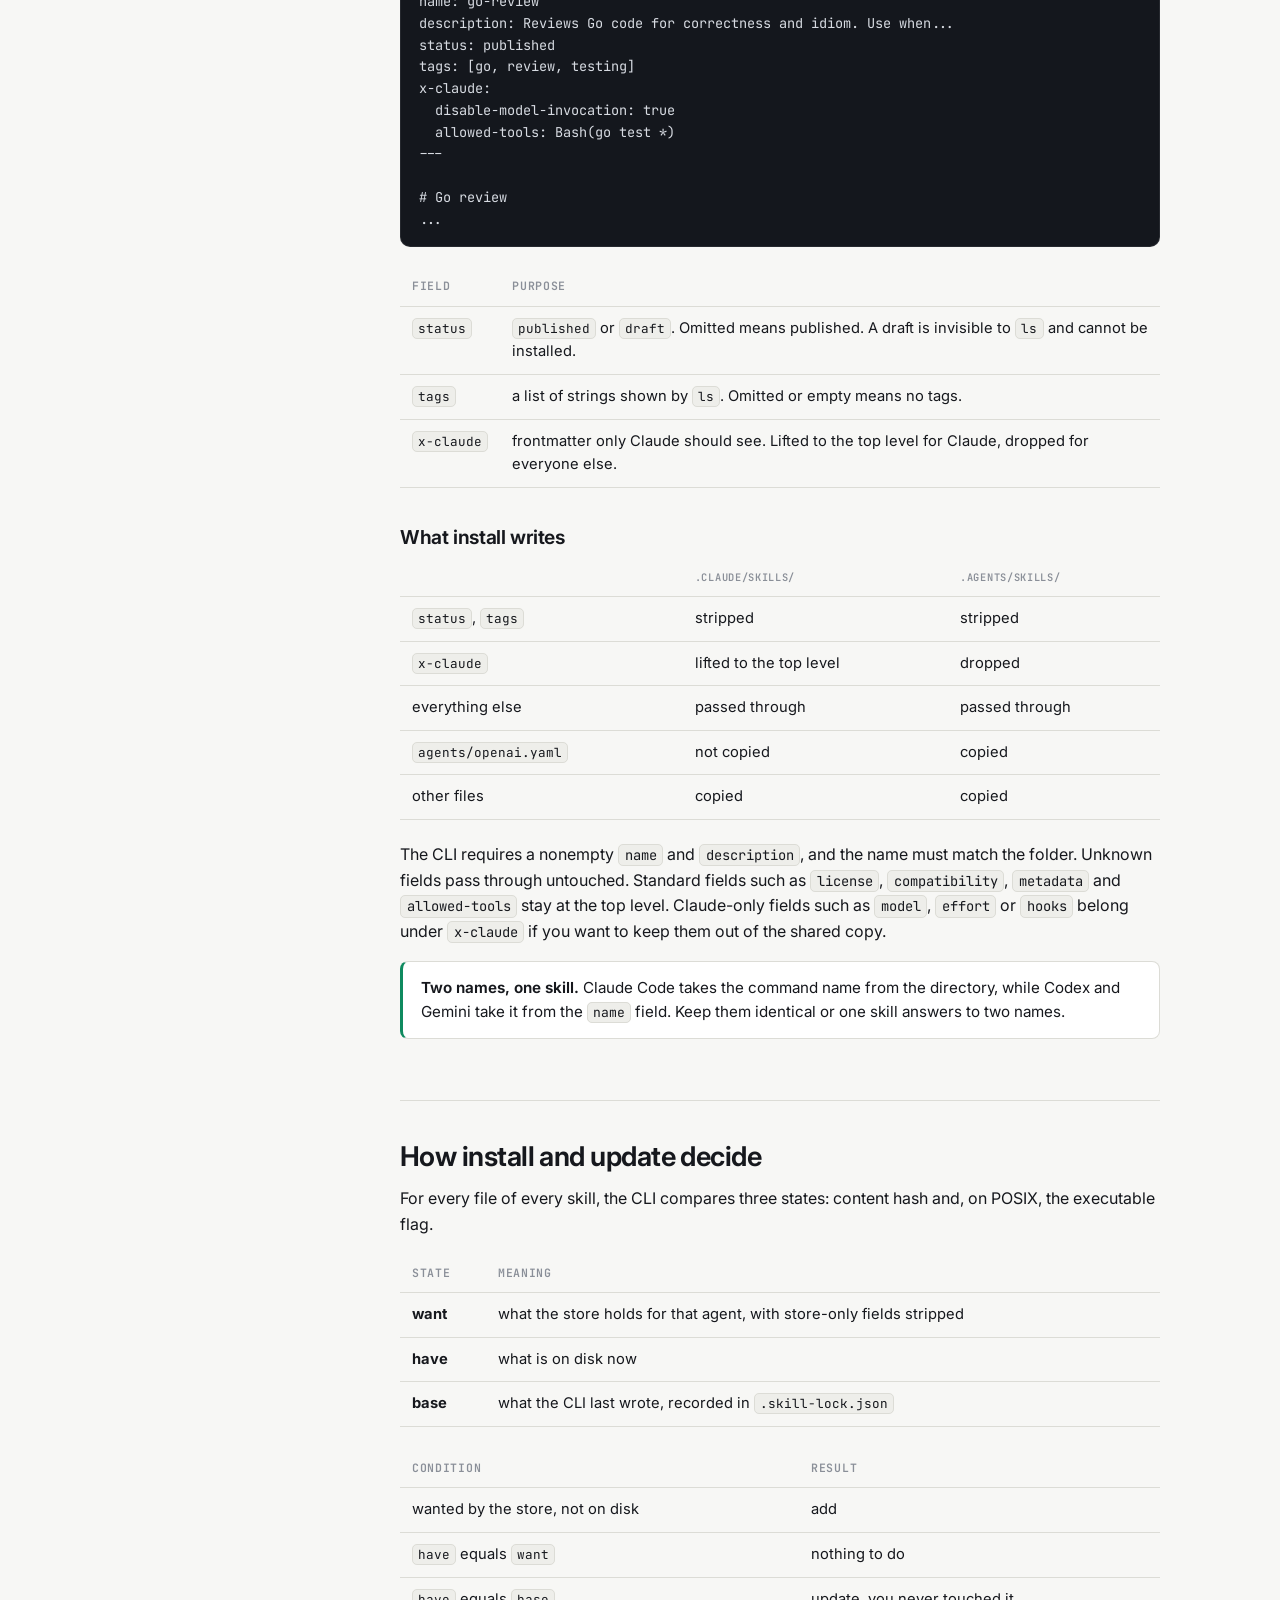
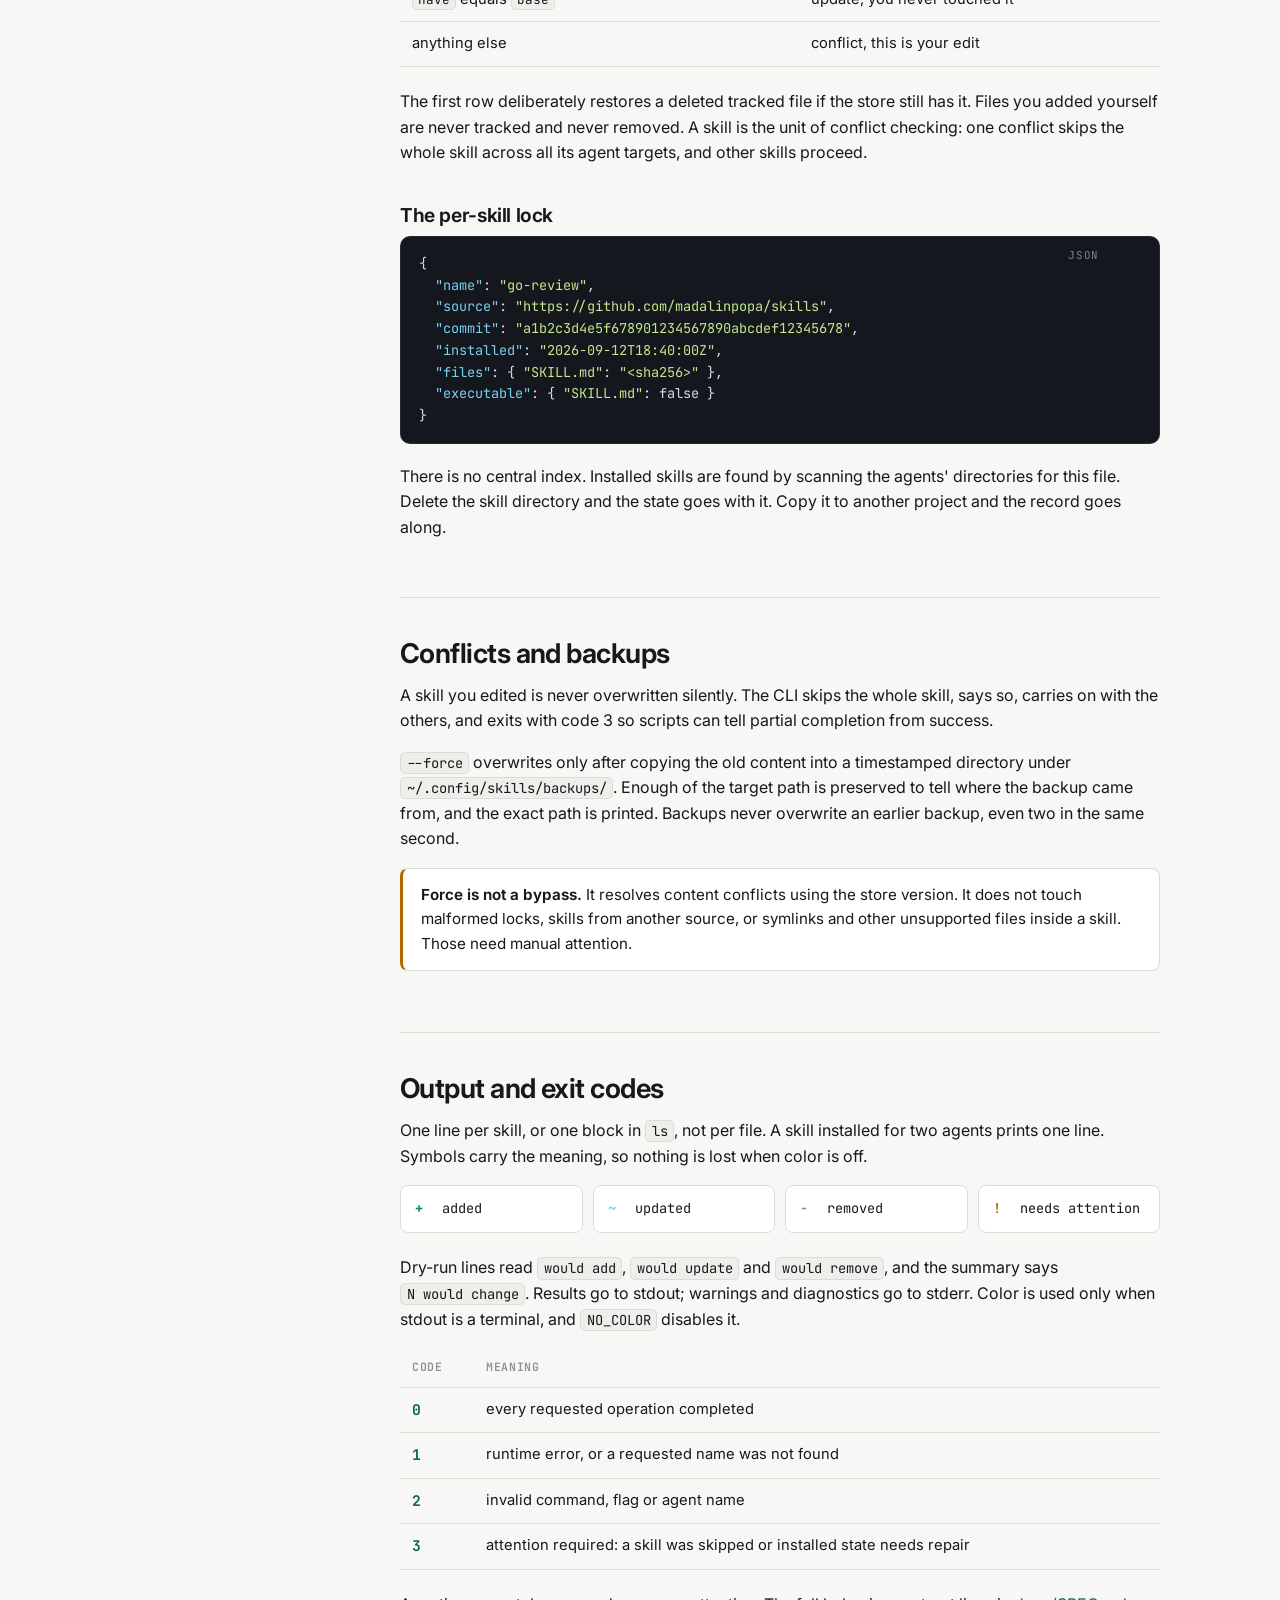
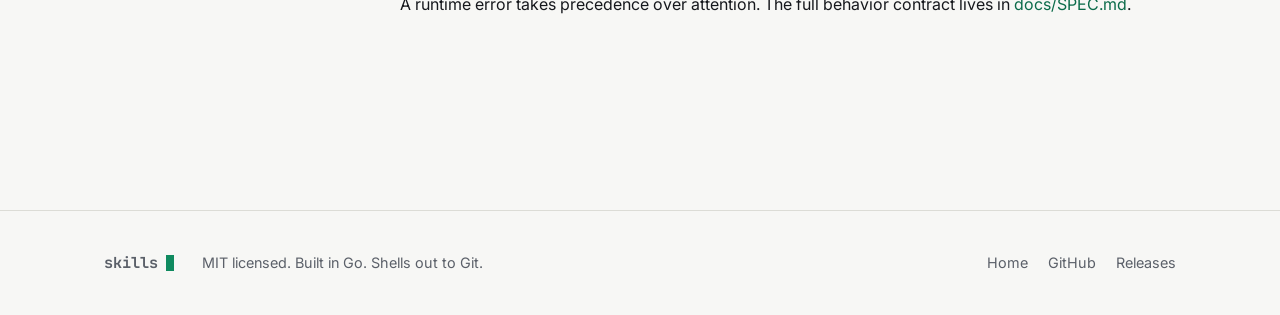
==== commit 73c01a80: "docs(site): show the wrapped ls blocks in the docs page" ====
--- a/site/docs/index.html
+++ b/site/docs/index.html
@@ -174,11 +174,20 @@
         </tbody>
       </table></div>
       <div class="code" data-lang="console"><pre><span class="p">$ </span>skills ls
-  go-review        Reviews Go code for correctness and idiom     <span class="m">go, review</span>
-  django-testing   Writes and structures Django tests            <span class="m">python, django</span>
+  go-review   <span class="m">go, review</span>
+      Reviews Go code for correctness and idiom. Use when a change touches Go
+      files and the author wants findings before opening a pull request.
+
+  django-testing   <span class="m">python, django</span>
+      Writes and structures Django tests.
 
 <span class="p">$ </span>skills ls --local
-  go-review        Reviews Go code for correctness and idiom     <span class="m">agents, claude</span></pre></div>
+  go-review   <span class="m">agents, claude</span>
+      Reviews Go code for correctness and idiom. Use when a change touches Go
+      files and the author wants findings before opening a pull request.</pre></div>
+      <p>Each skill is one block: the name and its tags, or its agents for installed listings, on the first line,
+        then the full description wrapped below. The description wraps to the terminal width, or to 80 columns
+        when the output is piped. A blank line separates blocks.</p>
       <p><code>--local</code> and <code>--global</code> cannot be combined and list only the default agents' installs.
         Drafts never appear in the store listing. Installed listings show the directory name and mark an unreadable
         description instead of hiding the skill.</p>
@@ -460,7 +469,7 @@
 
     <section id="output">
       <h2>Output and exit codes <a class="anchor" href="#output">#</a></h2>
-      <p>One line per skill, not per file. A skill installed for two agents prints one line. Symbols carry the meaning,
+      <p>One line per skill, or one block in <code>ls</code>, not per file. A skill installed for two agents prints one line. Symbols carry the meaning,
         so nothing is lost when color is off.</p>
       <div class="symbols">
         <div class="plus"><b>+</b> added</div>
